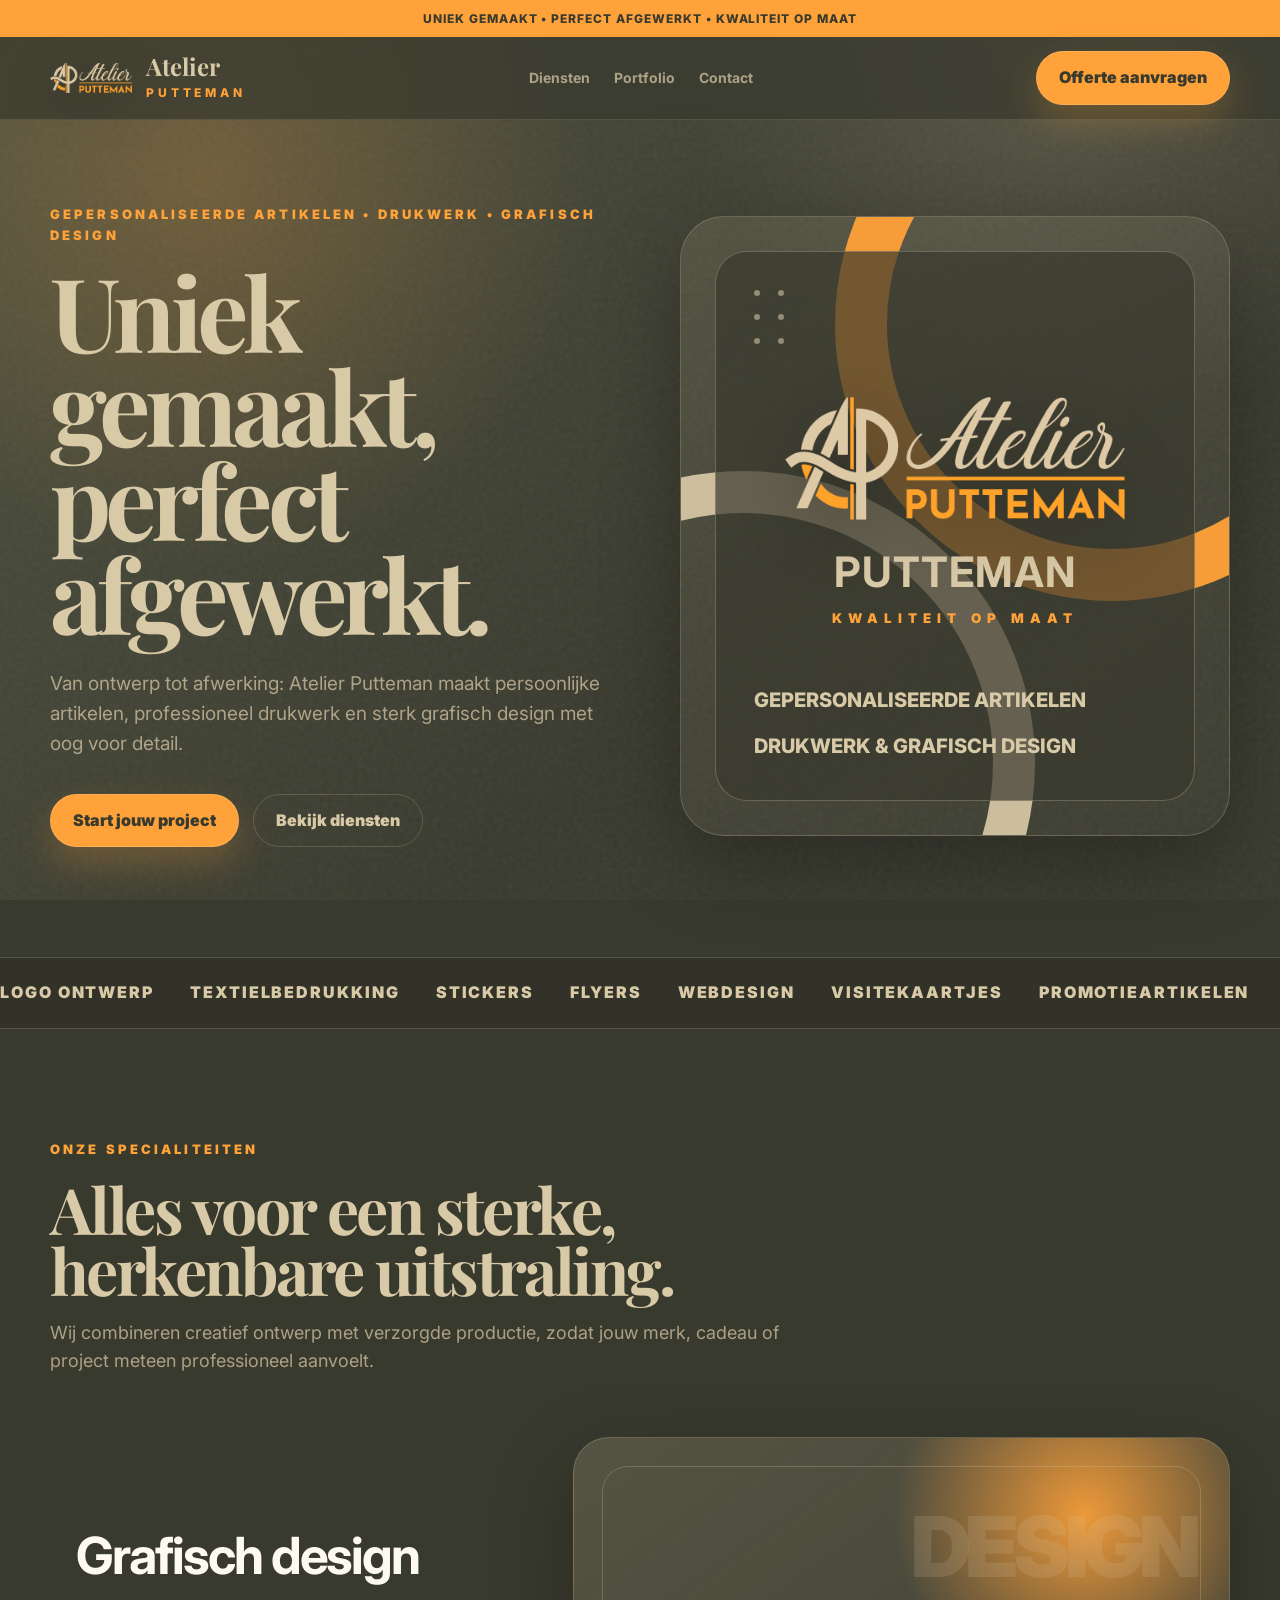
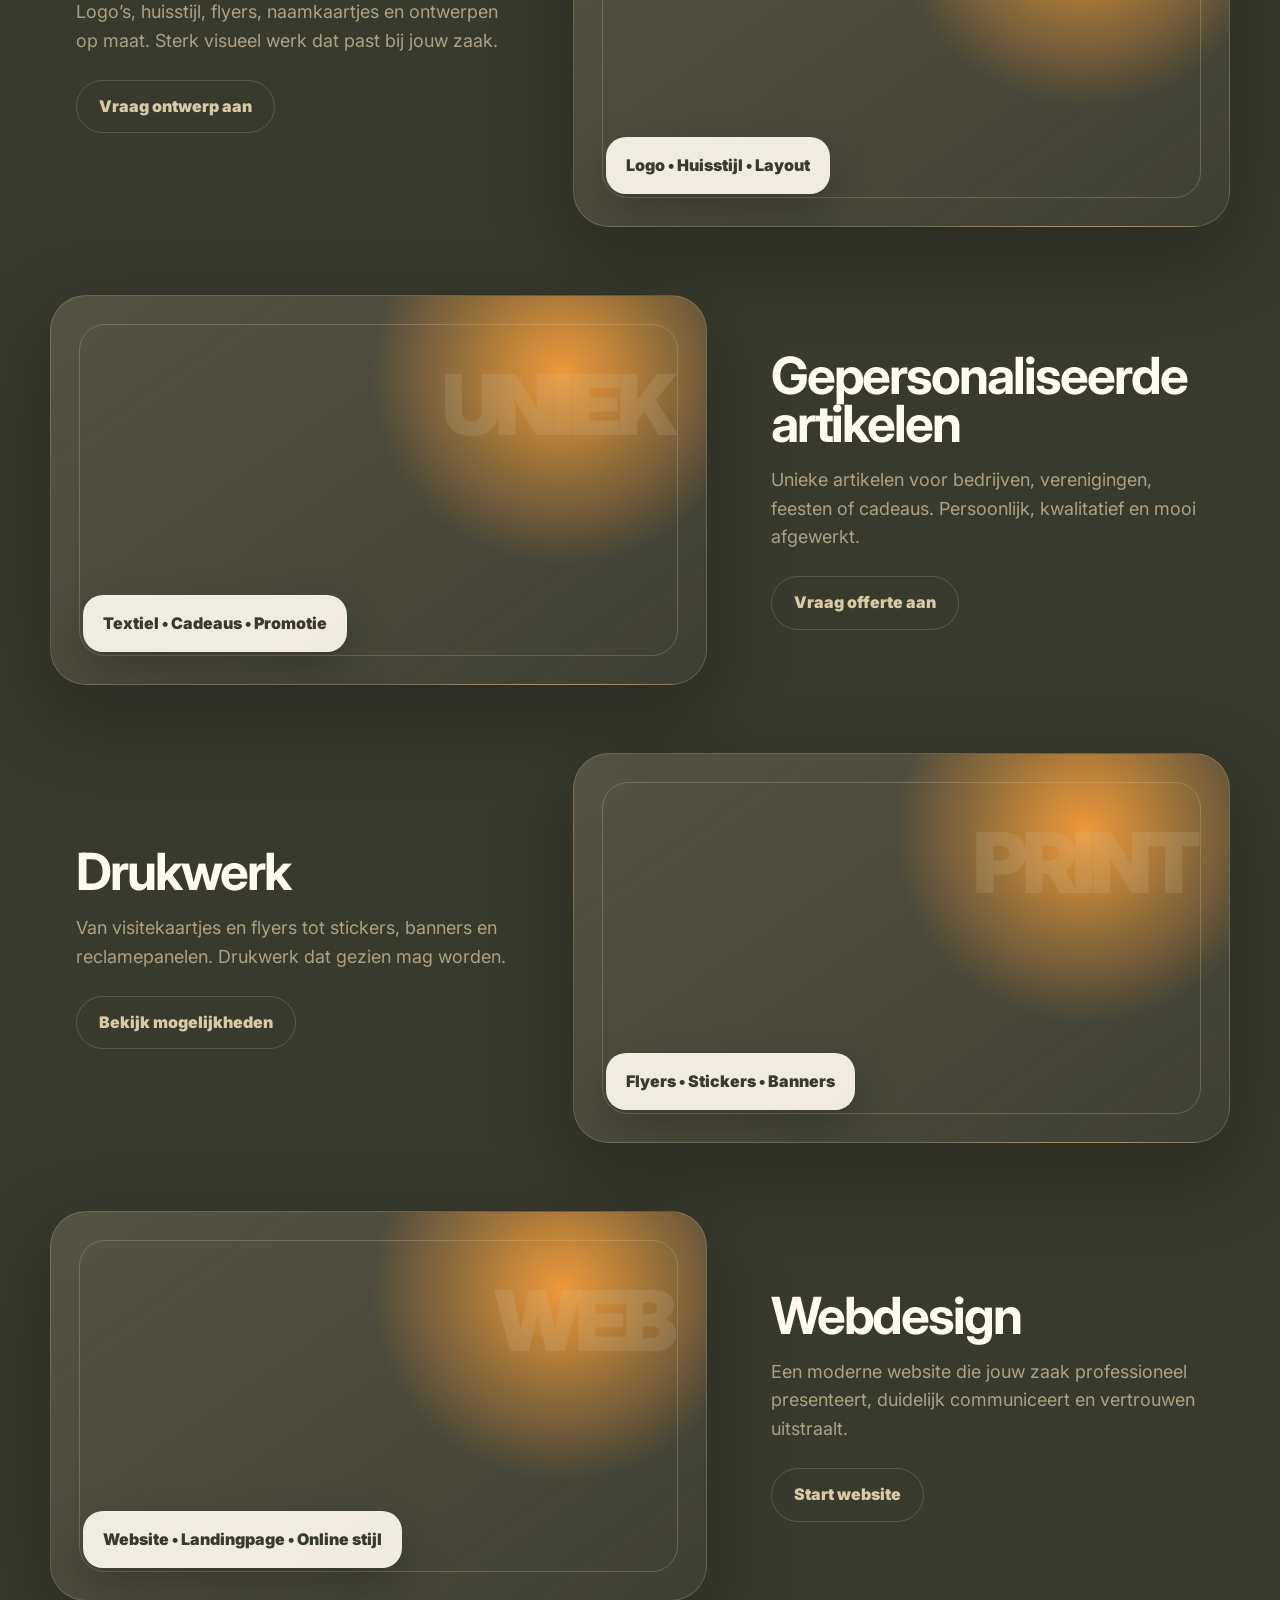
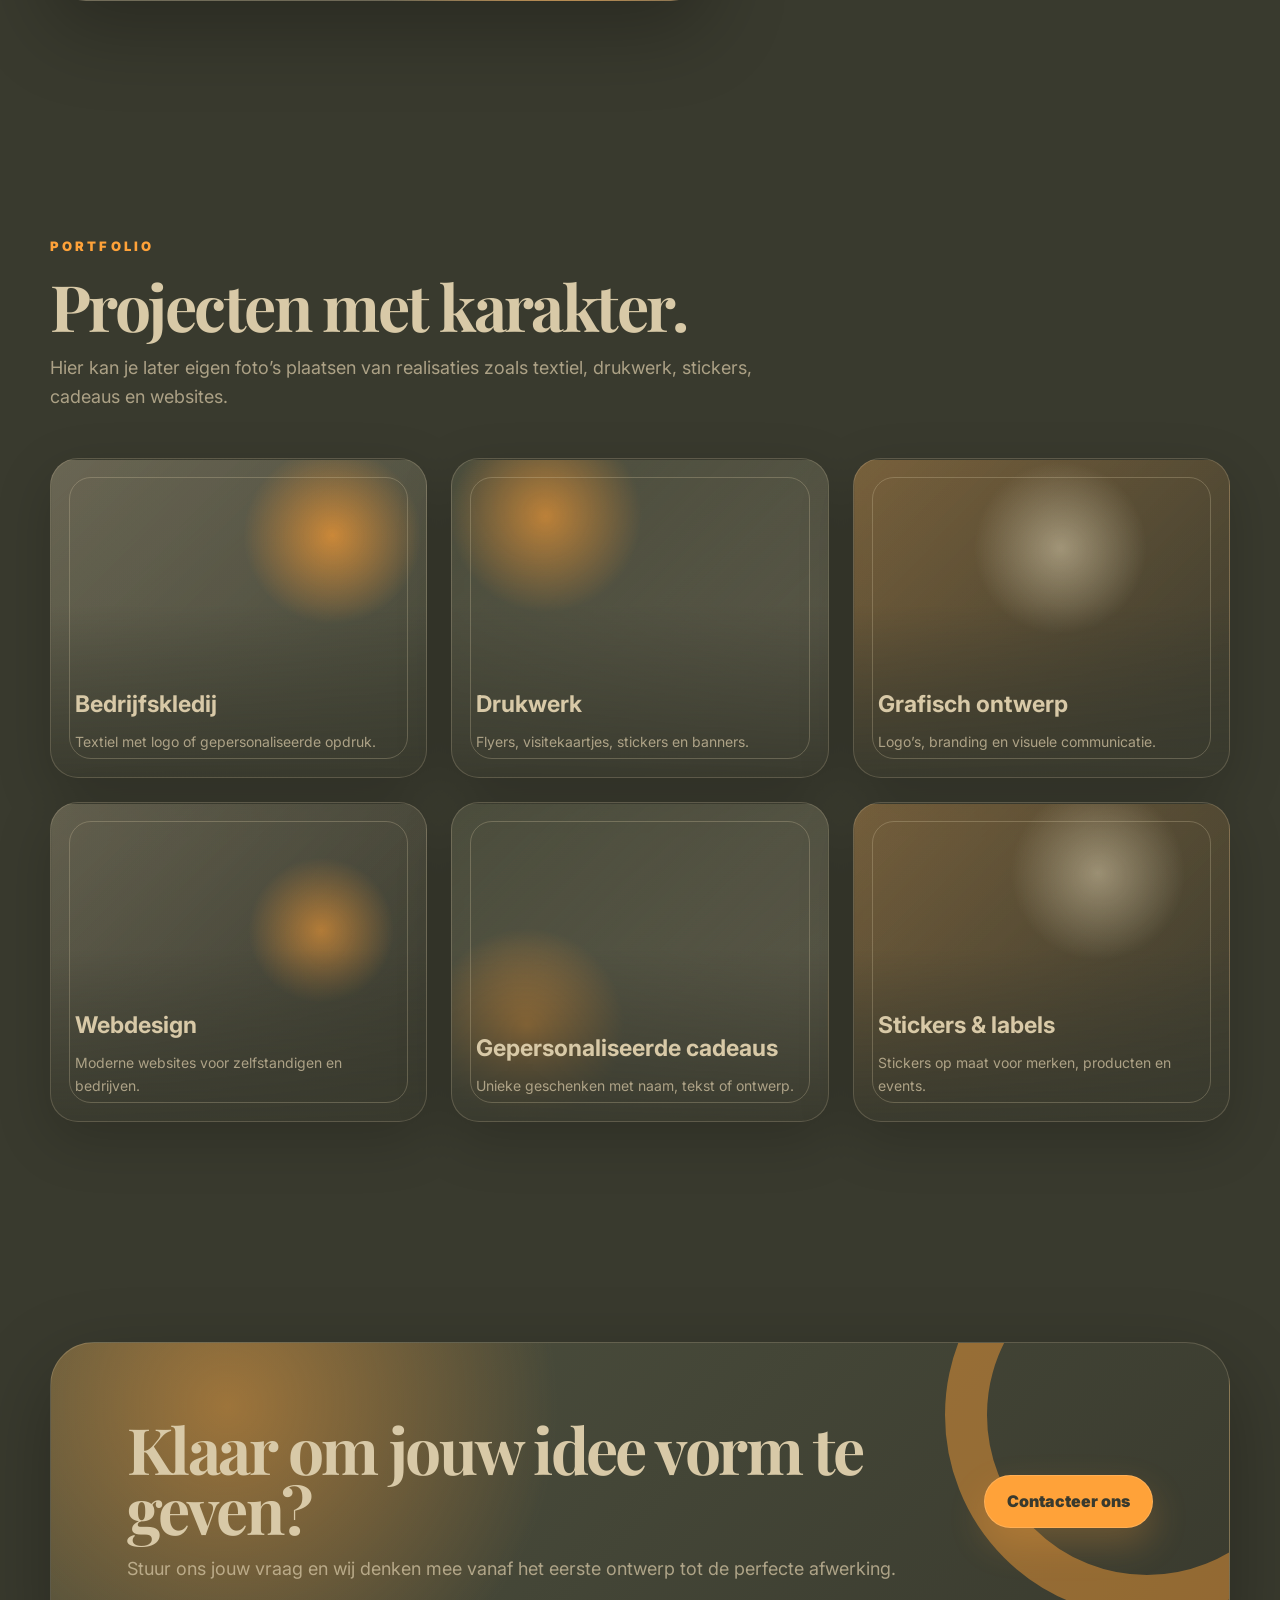
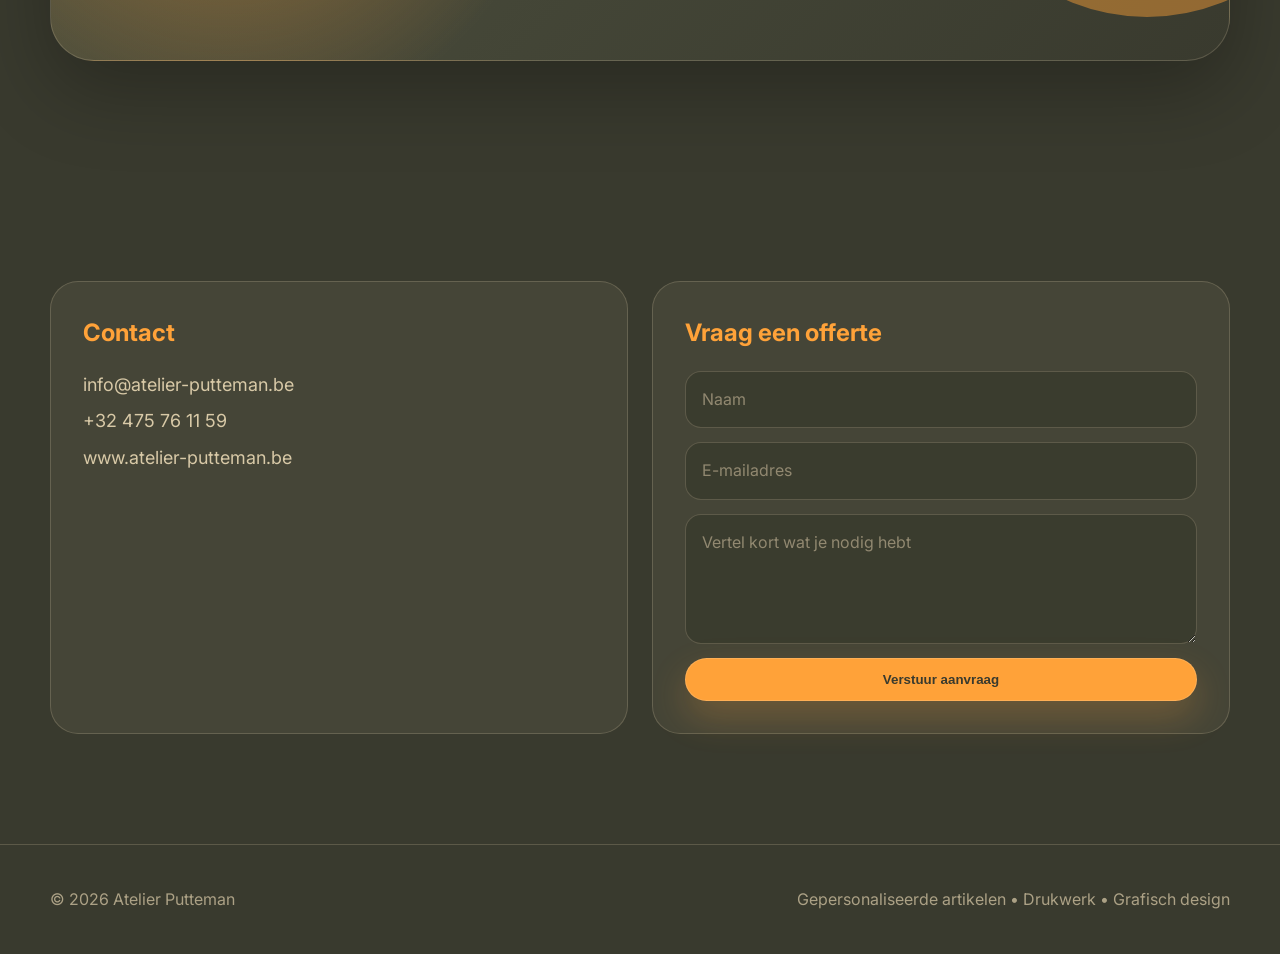
==== index.html @ dd31c577 "update" ====
<!DOCTYPE html>
<html lang="nl">
<head>
  <meta charset="UTF-8" />
  <meta name="viewport" content="width=device-width, initial-scale=1.0" />
  <title>Atelier Putteman | Gepersonaliseerde artikelen, drukwerk & grafisch design</title>
  <meta name="description" content="Atelier Putteman maakt gepersonaliseerde artikelen, drukwerk, grafisch design en websites op maat. Uniek gemaakt, perfect afgewerkt." />

  <link rel="preconnect" href="https://fonts.googleapis.com">
  <link rel="preconnect" href="https://fonts.gstatic.com" crossorigin>
  <link href="https://fonts.googleapis.com/css2?family=Inter:wght@400;500;600;700;800&family=Playfair+Display:wght@600;700&display=swap" rel="stylesheet">

  <style>
    :root {
      --green: #4e513f;
      --orange: #ffa239;
      --dark: #393a2e;
      --beige: #d8c9a7;
      --white: #fffaf0;
      --muted: rgba(216, 201, 167, .72);
      --glass: rgba(216, 201, 167, .10);
      --line: rgba(216, 201, 167, .22);
      --shadow: 0 28px 80px rgba(0, 0, 0, .28);
      --radius: 28px;
    }

    * { box-sizing: border-box; margin: 0; padding: 0; }
    html { scroll-behavior: smooth; }
    body {
      font-family: Inter, system-ui, sans-serif;
      background: var(--dark);
      color: var(--white);
      overflow-x: hidden;
      line-height: 1.6;
    }

    body::before {
      content: "";
      position: fixed;
      inset: 0;
      pointer-events: none;
      background:
        radial-gradient(circle at 16% 20%, rgba(255, 162, 57, .22), transparent 30%),
        radial-gradient(circle at 84% 6%, rgba(216, 201, 167, .18), transparent 28%),
        linear-gradient(135deg, var(--green), var(--dark) 62%);
      z-index: -3;
    }

    .grain {
      position: fixed;
      inset: 0;
      pointer-events: none;
      opacity: .12;
      z-index: -2;
      background-image: url("data:image/svg+xml,%3Csvg viewBox='0 0 200 200' xmlns='http://www.w3.org/2000/svg'%3E%3Cfilter id='n'%3E%3CfeTurbulence type='fractalNoise' baseFrequency='.9' numOctaves='3' stitchTiles='stitch'/%3E%3C/filter%3E%3Crect width='100%25' height='100%25' filter='url(%23n)' opacity='.55'/%3E%3C/svg%3E");
    }

    a { color: inherit; text-decoration: none; }
    img { max-width: 100%; display: block; }

    .container { width: min(1180px, calc(100% - 40px)); margin: 0 auto; }

    .topbar {
      background: var(--orange);
      color: var(--dark);
      text-align: center;
      font-weight: 800;
      letter-spacing: .08em;
      text-transform: uppercase;
      font-size: 12px;
      padding: 9px 16px;
    }

    header {
      position: sticky;
      top: 0;
      z-index: 99;
      backdrop-filter: blur(18px);
      background: rgba(57, 58, 46, .76);
      border-bottom: 1px solid rgba(216, 201, 167, .16);
    }

    nav {
      height: 82px;
      display: flex;
      align-items: center;
      justify-content: space-between;
      gap: 24px;
    }

    .brand { display: flex; align-items: center; gap: 14px; }
    .brand-logo {
      width: 82px;
      height: 58px;
      object-fit: contain;
      filter: drop-shadow(0 12px 24px rgba(0,0,0,.28));
    }
    .brand-mark {
      width: 54px; height: 54px; border: 2px solid var(--beige); border-radius: 50%;
      display: grid; place-items: center; color: var(--orange); font-weight: 900; font-size: 22px;
      box-shadow: inset 0 -10px 0 rgba(255, 162, 57, .18);
    }
    .brand strong { display: block; color: var(--beige); font-size: 24px; line-height: 1; font-family: "Playfair Display", serif; }
    .brand span { display: block; color: var(--orange); font-size: 12px; letter-spacing: .32em; font-weight: 800; margin-top: 5px; }

    .menu { display: flex; align-items: center; gap: 24px; color: var(--muted); font-size: 14px; font-weight: 700; }
    .menu a { transition: .25s ease; }
    .menu a:hover { color: var(--orange); }

    .nav-cta, .btn {
      display: inline-flex; align-items: center; justify-content: center; gap: 10px;
      border-radius: 999px;
      padding: 13px 22px;
      background: var(--orange);
      color: var(--dark);
      font-weight: 900;
      border: 1px solid rgba(255,255,255,.14);
      box-shadow: 0 16px 36px rgba(255, 162, 57, .24);
      transition: transform .25s ease, box-shadow .25s ease;
    }
    .nav-cta:hover, .btn:hover { transform: translateY(-3px); box-shadow: 0 22px 54px rgba(255, 162, 57, .30); }
    .btn.secondary { background: transparent; color: var(--beige); border: 1px solid var(--line); box-shadow: none; }

    .hero { min-height: calc(100vh - 112px); display: grid; place-items: center; padding: 84px 0 110px; position: relative; }
    .hero-grid { display: grid; grid-template-columns: 1.02fr .98fr; gap: 58px; align-items: center; }

    .eyebrow { color: var(--orange); font-weight: 900; letter-spacing: .24em; text-transform: uppercase; font-size: 13px; margin-bottom: 18px; }
    h1 {
      font-family: "Playfair Display", serif;
      font-size: clamp(54px, 8vw, 112px);
      line-height: .92;
      letter-spacing: -.055em;
      color: var(--beige);
      max-width: 760px;
    }
    .hero p { color: var(--muted); font-size: 19px; max-width: 620px; margin: 28px 0 34px; }
    .hero-actions { display: flex; flex-wrap: wrap; gap: 14px; }

    .hero-card {
      position: relative;
      min-height: 620px;
      border: 1px solid var(--line);
      border-radius: 44px;
      background: linear-gradient(145deg, rgba(216,201,167,.12), rgba(255,255,255,.02));
      box-shadow: var(--shadow);
      overflow: hidden;
      padding: 34px;
      isolation: isolate;
    }
    .hero-card::before {
      content: "";
      position: absolute;
      width: 450px; height: 450px;
      border: 52px solid var(--orange);
      border-radius: 50%;
      right: -160px; top: -170px;
      opacity: .95;
      z-index: -1;
    }
    .hero-card::after {
      content: "";
      position: absolute;
      width: 500px; height: 500px;
      border: 42px solid var(--beige);
      border-radius: 50%;
      left: -230px; bottom: -220px;
      opacity: .92;
      z-index: -1;
    }
    .mockup {
      height: 100%;
      min-height: 550px;
      border: 1px solid rgba(216,201,167,.30);
      background: rgba(57,58,46,.70);
      border-radius: 32px;
      padding: 38px;
      display: flex;
      flex-direction: column;
      justify-content: space-between;
      position: relative;
      overflow: hidden;
    }
    .dots { display: grid; grid-template-columns: repeat(2, 6px); gap: 18px; opacity: .55; }
    .dots span { width: 6px; height: 6px; border-radius: 50%; background: var(--beige); }
    .mockup-title { align-self: center; text-align: center; }
    .mockup-title b { display:block; color: var(--beige); font-size: 42px; letter-spacing: .02em; }
    .mockup-title small { color: var(--orange); letter-spacing: .45em; font-weight: 900; }
    .mockup-bottom { display: grid; gap: 14px; color: var(--beige); font-weight: 800; text-transform: uppercase; font-size: 20px; }

    .section { padding: 110px 0; position: relative; }
    .section-title { max-width: 760px; margin-bottom: 46px; }
    .section-title h2 { font-family: "Playfair Display", serif; font-size: clamp(42px, 5vw, 72px); line-height: .96; color: var(--beige); letter-spacing: -.04em; }
    .section-title p { color: var(--muted); margin-top: 18px; font-size: 18px; }

    .services { display: grid; gap: 38px; }
    .service {
      display: grid;
      grid-template-columns: .85fr 1.15fr;
      gap: 38px;
      align-items: center;
      min-height: 420px;
    }
    .service:nth-child(even) { grid-template-columns: 1.15fr .85fr; }
    .service:nth-child(even) .service-copy { order: 2; }
    .service-copy { padding: 26px; }
    .service-copy h3 { font-size: clamp(34px, 4vw, 58px); line-height: .95; color: var(--white); letter-spacing: -.04em; margin-bottom: 18px; }
    .service-copy p { color: var(--muted); font-size: 18px; max-width: 520px; margin-bottom: 24px; }
    .service-visual {
      min-height: 390px;
      border-radius: 36px;
      overflow: hidden;
      border: 1px solid var(--line);
      background:
        radial-gradient(circle at 78% 20%, rgba(255,162,57,.9), transparent 32%),
        linear-gradient(145deg, rgba(216,201,167,.18), rgba(255,255,255,.03));
      box-shadow: var(--shadow);
      position: relative;
    }
    .service-visual::before {
      content: "";
      position: absolute;
      inset: 28px;
      border: 1px solid rgba(216,201,167,.26);
      border-radius: 26px;
    }
    .service-visual .label {
      position: absolute;
      left: 32px;
      bottom: 32px;
      background: rgba(255,250,240,.92);
      color: var(--dark);
      border-radius: 20px;
      padding: 16px 20px;
      font-weight: 900;
      box-shadow: 0 18px 44px rgba(0,0,0,.22);
    }
    .service-visual .big-word {
      position: absolute;
      right: 34px;
      top: 42px;
      color: rgba(216,201,167,.16);
      font-size: 84px;
      font-weight: 900;
      letter-spacing: -.07em;
    }

    .marquee { overflow: hidden; border-block: 1px solid var(--line); padding: 22px 0; color: var(--beige); background: rgba(0,0,0,.12); }
    .marquee-track { display: flex; gap: 36px; width: max-content; animation: marquee 26s linear infinite; font-weight: 900; letter-spacing: .12em; text-transform: uppercase; }
    @keyframes marquee { to { transform: translateX(-50%); } }

    .portfolio-grid { display: grid; grid-template-columns: repeat(3, 1fr); gap: 24px; }
    .portfolio-card {
      min-height: 320px;
      border-radius: 28px;
      background:
        linear-gradient(to top, rgba(57,58,46,.96), rgba(57,58,46,.18) 54%),
        var(--project-image),
        linear-gradient(145deg, rgba(216,201,167,.16), rgba(255,255,255,.04));
      background-size: cover;
      background-position: center;
      border: 1px solid var(--line);
      padding: 24px;
      display: flex;
      flex-direction: column;
      justify-content: flex-end;
      box-shadow: 0 18px 55px rgba(0,0,0,.18);
      transition: .28s ease;
      overflow: hidden;
      position: relative;
    }
    .portfolio-card::before {
      content: "";
      position: absolute;
      inset: 18px;
      border: 1px solid rgba(216,201,167,.28);
      border-radius: 22px;
      pointer-events: none;
    }
    .portfolio-card > * { position: relative; z-index: 1; }
    .project-textiel { --project-image: radial-gradient(circle at 75% 24%, rgba(255,162,57,.88), transparent 24%), linear-gradient(135deg, rgba(216,201,167,.26), rgba(78,81,63,.64)); }
    .project-drukwerk { --project-image: radial-gradient(circle at 25% 18%, rgba(255,162,57,.78), transparent 25%), linear-gradient(135deg, rgba(78,81,63,.75), rgba(216,201,167,.18)); }
    .project-design { --project-image: radial-gradient(circle at 55% 28%, rgba(216,201,167,.72), transparent 28%), linear-gradient(135deg, rgba(255,162,57,.30), rgba(57,58,46,.82)); }
    .project-web { --project-image: radial-gradient(circle at 72% 40%, rgba(255,162,57,.72), transparent 22%), linear-gradient(135deg, rgba(216,201,167,.20), rgba(57,58,46,.85)); }
    .project-cadeau { --project-image: radial-gradient(circle at 20% 70%, rgba(255,162,57,.70), transparent 26%), linear-gradient(135deg, rgba(78,81,63,.72), rgba(216,201,167,.18)); }
    .project-stickers { --project-image: radial-gradient(circle at 65% 22%, rgba(216,201,167,.68), transparent 25%), linear-gradient(135deg, rgba(255,162,57,.28), rgba(57,58,46,.88)); }
    .portfolio-card:hover { transform: translateY(-8px); }
    .portfolio-card h3 { color: var(--beige); font-size: 23px; }
    .portfolio-card p { color: var(--muted); font-size: 14px; margin-top: 8px; }

    .cta-panel {
      border-radius: 44px;
      padding: clamp(38px, 6vw, 76px);
      background:
        radial-gradient(circle at 15% 20%, rgba(255,162,57,.46), transparent 32%),
        linear-gradient(135deg, var(--green), var(--dark));
      border: 1px solid var(--line);
      box-shadow: var(--shadow);
      display: grid;
      grid-template-columns: 1fr auto;
      align-items: center;
      gap: 26px;
      overflow: hidden;
      position: relative;
    }
    .cta-panel::after {
      content: "";
      position: absolute;
      width: 320px; height: 320px;
      border: 42px solid var(--orange);
      border-radius: 50%;
      right: -120px; top: -130px;
      opacity: .45;
    }
    .cta-panel h2 { position: relative; z-index: 1; color: var(--beige); font-family: "Playfair Display", serif; font-size: clamp(42px, 5vw, 76px); line-height: .94; letter-spacing: -.04em; }
    .cta-panel p { position: relative; z-index: 1; color: var(--muted); margin-top: 16px; font-size: 18px; }
    .cta-panel .btn { position: relative; z-index: 1; }

    .contact-grid { display: grid; grid-template-columns: 1fr 1fr; gap: 24px; }
    .contact-card {
      border: 1px solid var(--line);
      background: rgba(216,201,167,.08);
      border-radius: 28px;
      padding: 32px;
    }
    .contact-card h3 { color: var(--orange); margin-bottom: 18px; font-size: 24px; }
    .contact-card p, .contact-card a { color: var(--beige); font-size: 18px; display: block; margin: 8px 0; }

    form { display: grid; gap: 14px; }
    input, textarea {
      width: 100%;
      border: 1px solid var(--line);
      background: rgba(57,58,46,.78);
      color: var(--white);
      border-radius: 16px;
      padding: 15px 16px;
      font: inherit;
      outline: none;
    }
    textarea { min-height: 130px; resize: vertical; }
    input::placeholder, textarea::placeholder { color: rgba(216,201,167,.55); }

    footer { padding: 42px 0; border-top: 1px solid var(--line); color: var(--muted); }
    .footer-inner { display: flex; justify-content: space-between; align-items: center; gap: 18px; flex-wrap: wrap; }

    .reveal { opacity: 0; transform: translateY(34px); transition: opacity .8s ease, transform .8s ease; }
    .reveal.visible { opacity: 1; transform: translateY(0); }

    @media (max-width: 920px) {
      .menu { display: none; }
      .hero-grid, .service, .service:nth-child(even), .contact-grid, .cta-panel { grid-template-columns: 1fr; }
      .service:nth-child(even) .service-copy { order: 0; }
      .portfolio-grid { grid-template-columns: 1fr; }
      .hero-card { min-height: 460px; }
      .mockup { min-height: 390px; }
      .mockup-title b { font-size: 32px; }
      .nav-cta { display: none; }
    }
  </style>
</head>
<body>
  <div class="grain"></div>
  <div class="topbar">Uniek gemaakt • Perfect afgewerkt • Kwaliteit op maat</div>

  <header>
    <nav class="container">
      <a href="#home" class="brand" aria-label="Atelier Putteman home">
        <!-- Vervang logo-atelier-putteman.png door jouw echte logo-bestand -->
        <img class="brand-logo" src="logo-atelier-putteman.png" alt="Atelier Putteman logo" onerror="this.style.display='none'; this.nextElementSibling.style.display='grid';">
        <div class="brand-mark" style="display:none;">AP</div>
        <div>
          <strong>Atelier</strong>
          <span>PUTTEMAN</span>
        </div>
      </a>
      <div class="menu">
        <a href="#diensten">Diensten</a>
        <a href="#portfolio">Portfolio</a>
        <a href="#contact">Contact</a>
      </div>
      <a class="nav-cta" href="mailto:info@atelier-putteman.be">Offerte aanvragen</a>
    </nav>
  </header>

  <main id="home">
    <section class="hero">
      <div class="container hero-grid">
        <div class="reveal">
          <div class="eyebrow">Gepersonaliseerde artikelen • Drukwerk • Grafisch design</div>
          <h1>Uniek gemaakt, perfect afgewerkt.</h1>
          <p>Van ontwerp tot afwerking: Atelier Putteman maakt persoonlijke artikelen, professioneel drukwerk en sterk grafisch design met oog voor detail.</p>
          <div class="hero-actions">
            <a class="btn" href="mailto:info@atelier-putteman.be">Start jouw project</a>
            <a class="btn secondary" href="#diensten">Bekijk diensten</a>
          </div>
        </div>

        <div class="hero-card reveal">
          <div class="mockup">
            <div class="dots" aria-hidden="true">
              <span></span><span></span><span></span><span></span><span></span><span></span>
            </div>
            <div class="mockup-title">
              <img src="logo-atelier-putteman.png" alt="Atelier Putteman logo" style="max-width:340px;margin:0 auto 18px;filter:drop-shadow(0 18px 30px rgba(0,0,0,.24));" onerror="this.style.display='none';">
              <b>PUTTEMAN</b>
              <small>KWALITEIT OP MAAT</small>
            </div>
            <div class="mockup-bottom">
              <span>Gepersonaliseerde artikelen</span>
              <span>Drukwerk & grafisch design</span>
            </div>
          </div>
        </div>
      </div>
    </section>

    <div class="marquee" aria-hidden="true">
      <div class="marquee-track">
        <span>Logo ontwerp</span><span>Textielbedrukking</span><span>Stickers</span><span>Flyers</span><span>Webdesign</span><span>Visitekaartjes</span><span>Promotieartikelen</span>
        <span>Logo ontwerp</span><span>Textielbedrukking</span><span>Stickers</span><span>Flyers</span><span>Webdesign</span><span>Visitekaartjes</span><span>Promotieartikelen</span>
      </div>
    </div>

    <section class="section" id="diensten">
      <div class="container">
        <div class="section-title reveal">
          <div class="eyebrow">Onze specialiteiten</div>
          <h2>Alles voor een sterke, herkenbare uitstraling.</h2>
          <p>Wij combineren creatief ontwerp met verzorgde productie, zodat jouw merk, cadeau of project meteen professioneel aanvoelt.</p>
        </div>

        <div class="services">
          <article class="service reveal">
            <div class="service-copy">
              <h3>Grafisch design</h3>
              <p>Logo’s, huisstijl, flyers, naamkaartjes en ontwerpen op maat. Sterk visueel werk dat past bij jouw zaak.</p>
              <a class="btn secondary" href="mailto:info@atelier-putteman.be?subject=Offerte grafisch design">Vraag ontwerp aan</a>
            </div>
            <div class="service-visual">
              <div class="big-word">DESIGN</div>
              <div class="label">Logo • Huisstijl • Layout</div>
            </div>
          </article>

          <article class="service reveal">
            <div class="service-copy">
              <h3>Gepersonaliseerde artikelen</h3>
              <p>Unieke artikelen voor bedrijven, verenigingen, feesten of cadeaus. Persoonlijk, kwalitatief en mooi afgewerkt.</p>
              <a class="btn secondary" href="mailto:info@atelier-putteman.be?subject=Offerte gepersonaliseerde artikelen">Vraag offerte aan</a>
            </div>
            <div class="service-visual">
              <div class="big-word">UNIEK</div>
              <div class="label">Textiel • Cadeaus • Promotie</div>
            </div>
          </article>

          <article class="service reveal">
            <div class="service-copy">
              <h3>Drukwerk</h3>
              <p>Van visitekaartjes en flyers tot stickers, banners en reclamepanelen. Drukwerk dat gezien mag worden.</p>
              <a class="btn secondary" href="mailto:info@atelier-putteman.be?subject=Offerte drukwerk">Bekijk mogelijkheden</a>
            </div>
            <div class="service-visual">
              <div class="big-word">PRINT</div>
              <div class="label">Flyers • Stickers • Banners</div>
            </div>
          </article>

          <article class="service reveal">
            <div class="service-copy">
              <h3>Webdesign</h3>
              <p>Een moderne website die jouw zaak professioneel presenteert, duidelijk communiceert en vertrouwen uitstraalt.</p>
              <a class="btn secondary" href="mailto:info@atelier-putteman.be?subject=Offerte webdesign">Start website</a>
            </div>
            <div class="service-visual">
              <div class="big-word">WEB</div>
              <div class="label">Website • Landingpage • Online stijl</div>
            </div>
          </article>
        </div>
      </div>
    </section>

    <section class="section" id="portfolio">
      <div class="container">
        <div class="section-title reveal">
          <div class="eyebrow">Portfolio</div>
          <h2>Projecten met karakter.</h2>
          <p>Hier kan je later eigen foto’s plaatsen van realisaties zoals textiel, drukwerk, stickers, cadeaus en websites.</p>
        </div>

        <div class="portfolio-grid">
          <!-- Vervang later de CSS background van deze kaarten door echte foto's van jouw realisaties -->
          <div class="portfolio-card project-textiel reveal"><h3>Bedrijfskledij</h3><p>Textiel met logo of gepersonaliseerde opdruk.</p></div>
          <div class="portfolio-card project-drukwerk reveal"><h3>Drukwerk</h3><p>Flyers, visitekaartjes, stickers en banners.</p></div>
          <div class="portfolio-card project-design reveal"><h3>Grafisch ontwerp</h3><p>Logo’s, branding en visuele communicatie.</p></div>
          <div class="portfolio-card project-web reveal"><h3>Webdesign</h3><p>Moderne websites voor zelfstandigen en bedrijven.</p></div>
          <div class="portfolio-card project-cadeau reveal"><h3>Gepersonaliseerde cadeaus</h3><p>Unieke geschenken met naam, tekst of ontwerp.</p></div>
          <div class="portfolio-card project-stickers reveal"><h3>Stickers & labels</h3><p>Stickers op maat voor merken, producten en events.</p></div>
        </div>
      </div>
    </section>

    <section class="section">
      <div class="container">
        <div class="cta-panel reveal">
          <div>
            <h2>Klaar om jouw idee vorm te geven?</h2>
            <p>Stuur ons jouw vraag en wij denken mee vanaf het eerste ontwerp tot de perfecte afwerking.</p>
          </div>
          <a class="btn" href="mailto:info@atelier-putteman.be">Contacteer ons</a>
        </div>
      </div>
    </section>

    <section class="section" id="contact">
      <div class="container contact-grid">
        <div class="contact-card reveal">
          <h3>Contact</h3>
          <a href="mailto:info@atelier-putteman.be">info@atelier-putteman.be</a>
          <a href="tel:+32475761159">+32 475 76 11 59</a>
          <a href="https://www.atelier-putteman.be">www.atelier-putteman.be</a>
        </div>
        <div class="contact-card reveal">
          <h3>Vraag een offerte</h3>
          <form action="mailto:info@atelier-putteman.be" method="post" enctype="text/plain">
            <input type="text" name="naam" placeholder="Naam" required>
            <input type="email" name="email" placeholder="E-mailadres" required>
            <textarea name="bericht" placeholder="Vertel kort wat je nodig hebt"></textarea>
            <button class="btn" type="submit">Verstuur aanvraag</button>
          </form>
        </div>
      </div>
    </section>
  </main>

  <footer>
    <div class="container footer-inner">
      <span>© 2026 Atelier Putteman</span>
      <span>Gepersonaliseerde artikelen • Drukwerk • Grafisch design</span>
    </div>
  </footer>

  <script>
    const reveals = document.querySelectorAll('.reveal');
    const observer = new IntersectionObserver((entries) => {
      entries.forEach(entry => {
        if (entry.isIntersecting) entry.target.classList.add('visible');
      });
    }, { threshold: 0.16 });

    reveals.forEach(el => observer.observe(el));
  </script>
</body>
</html>
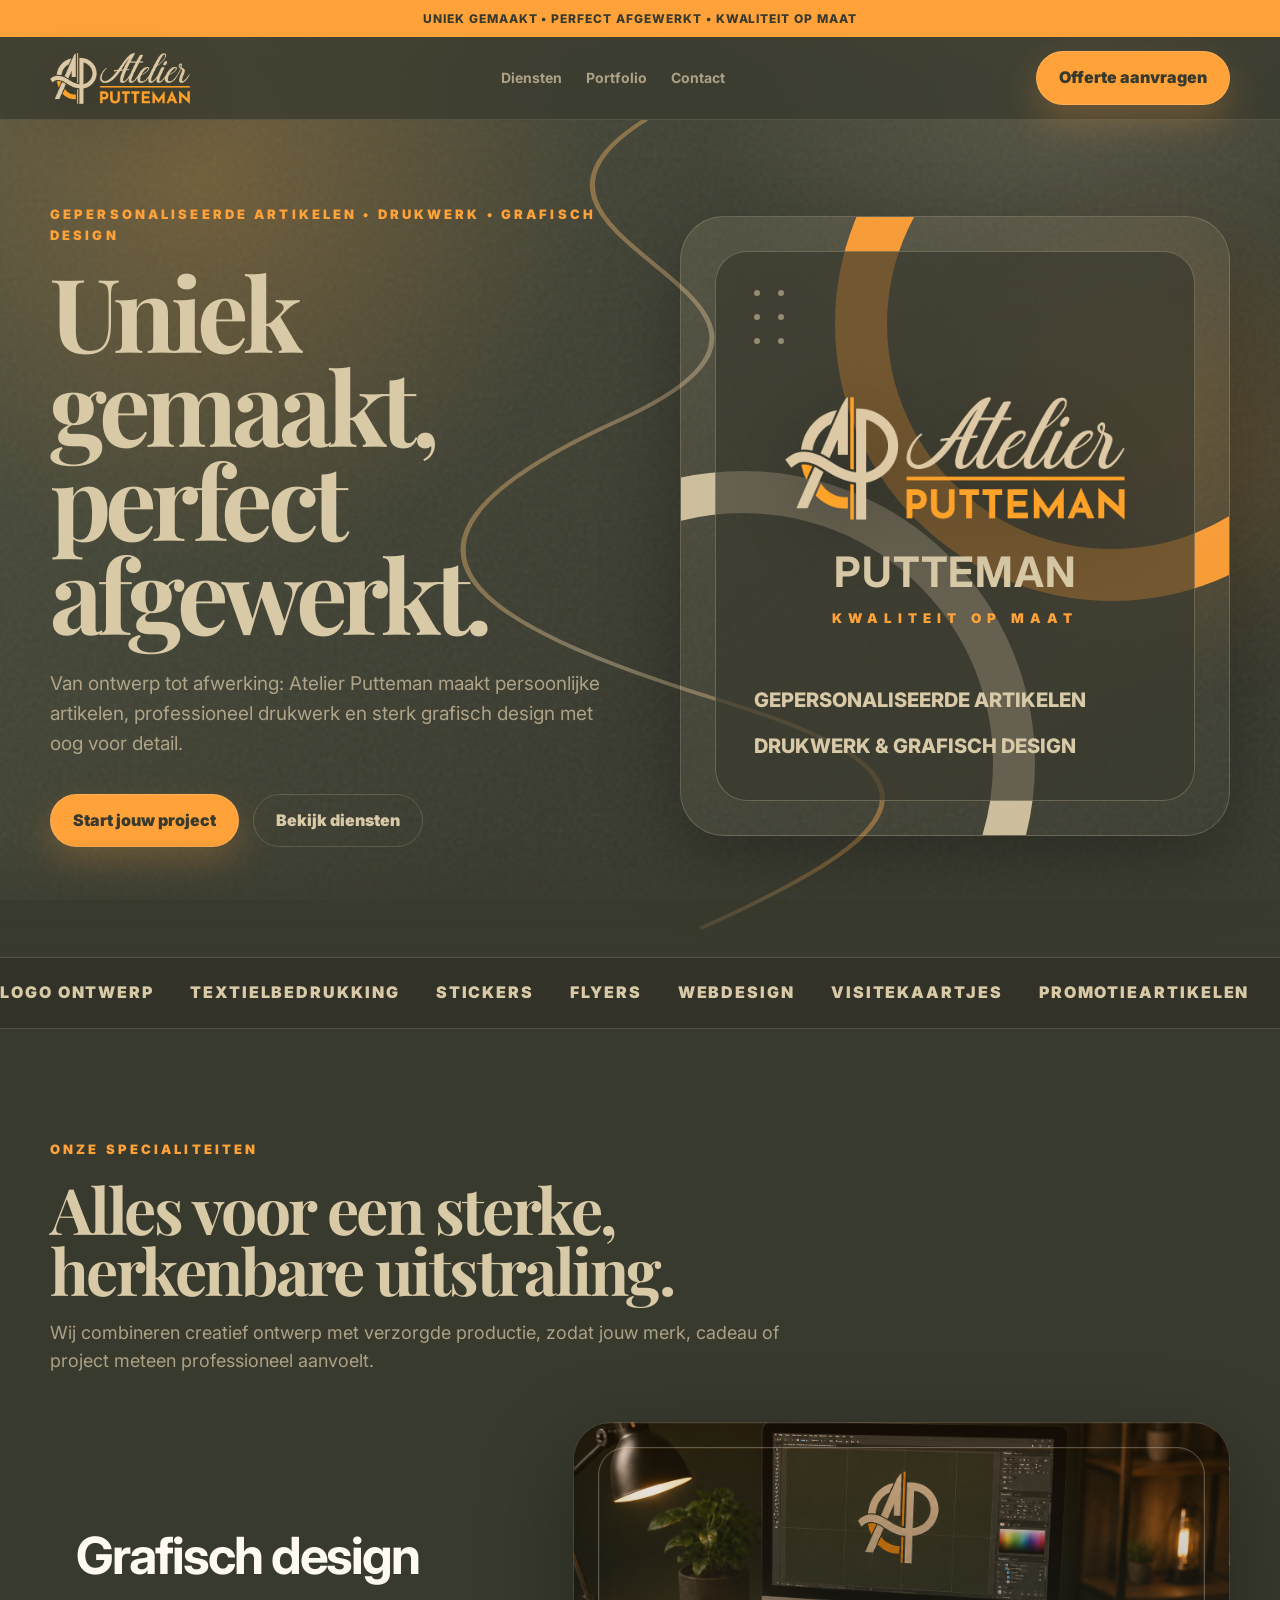
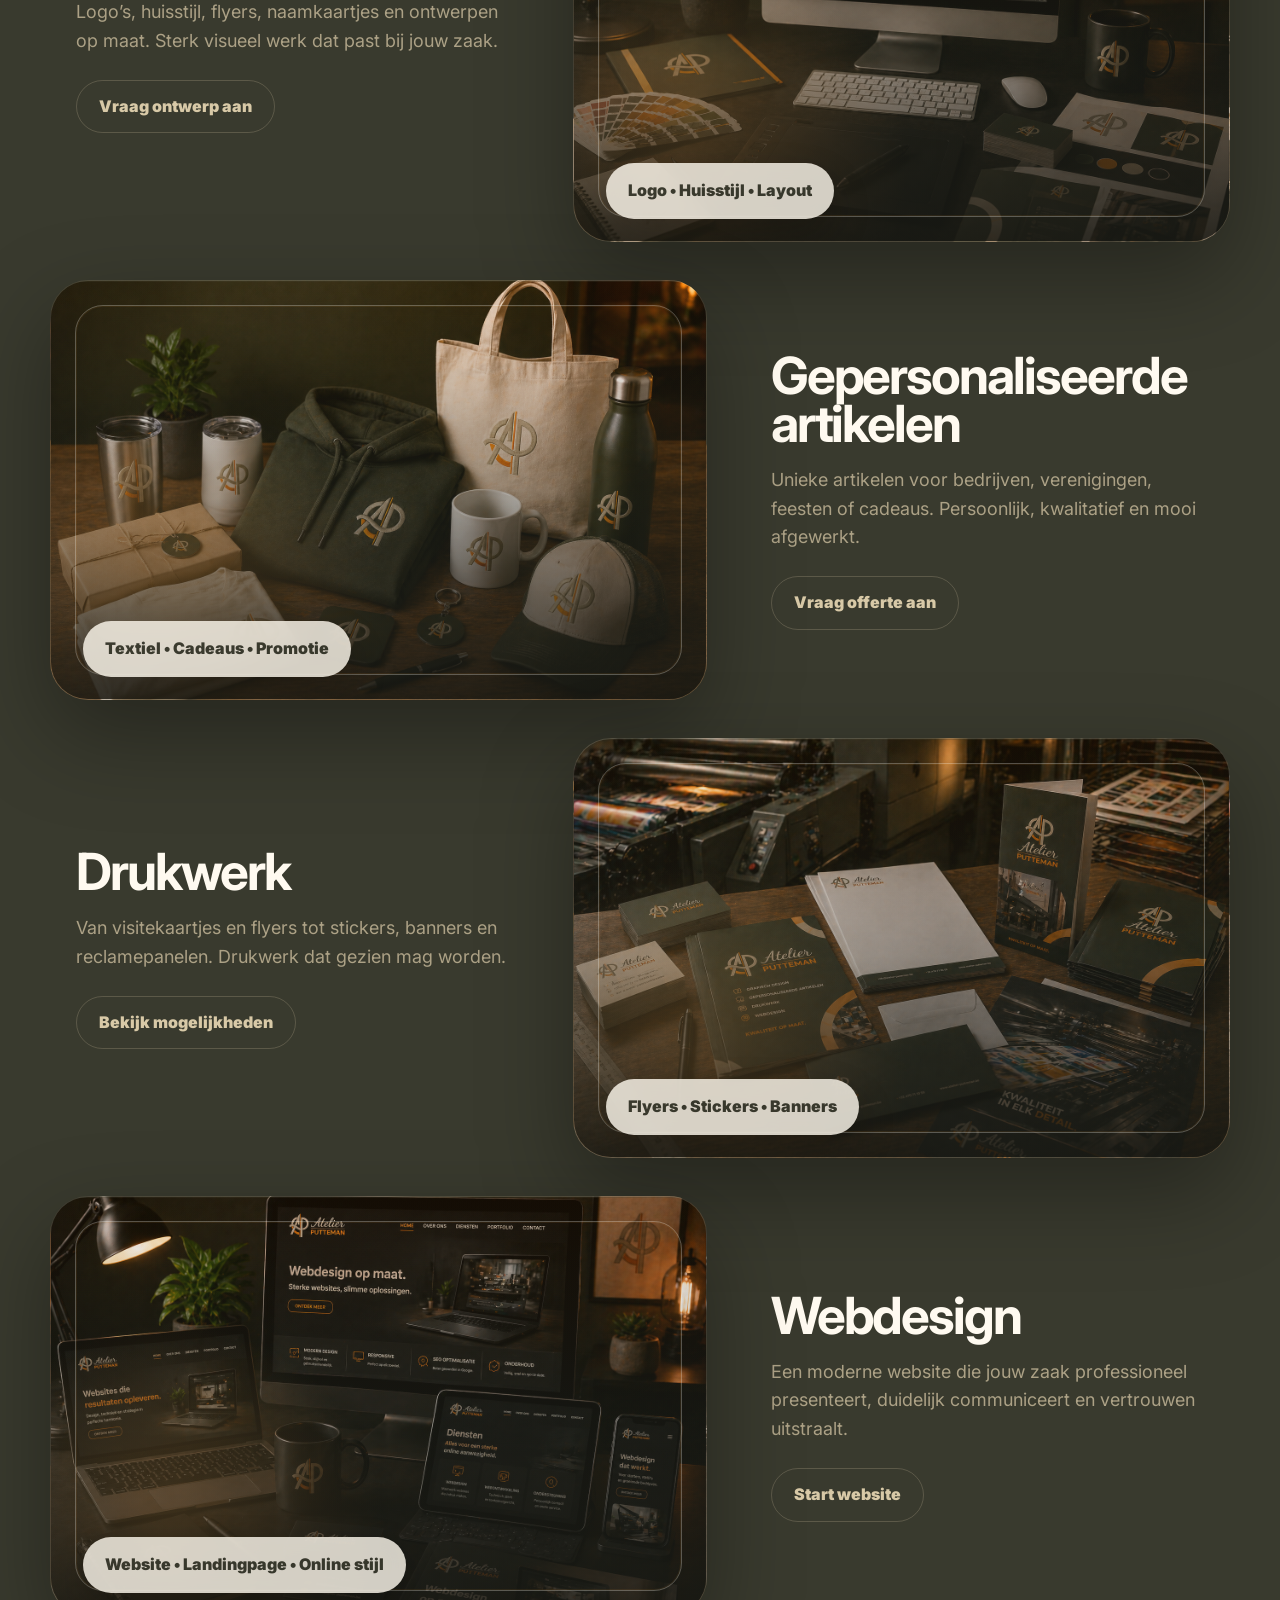
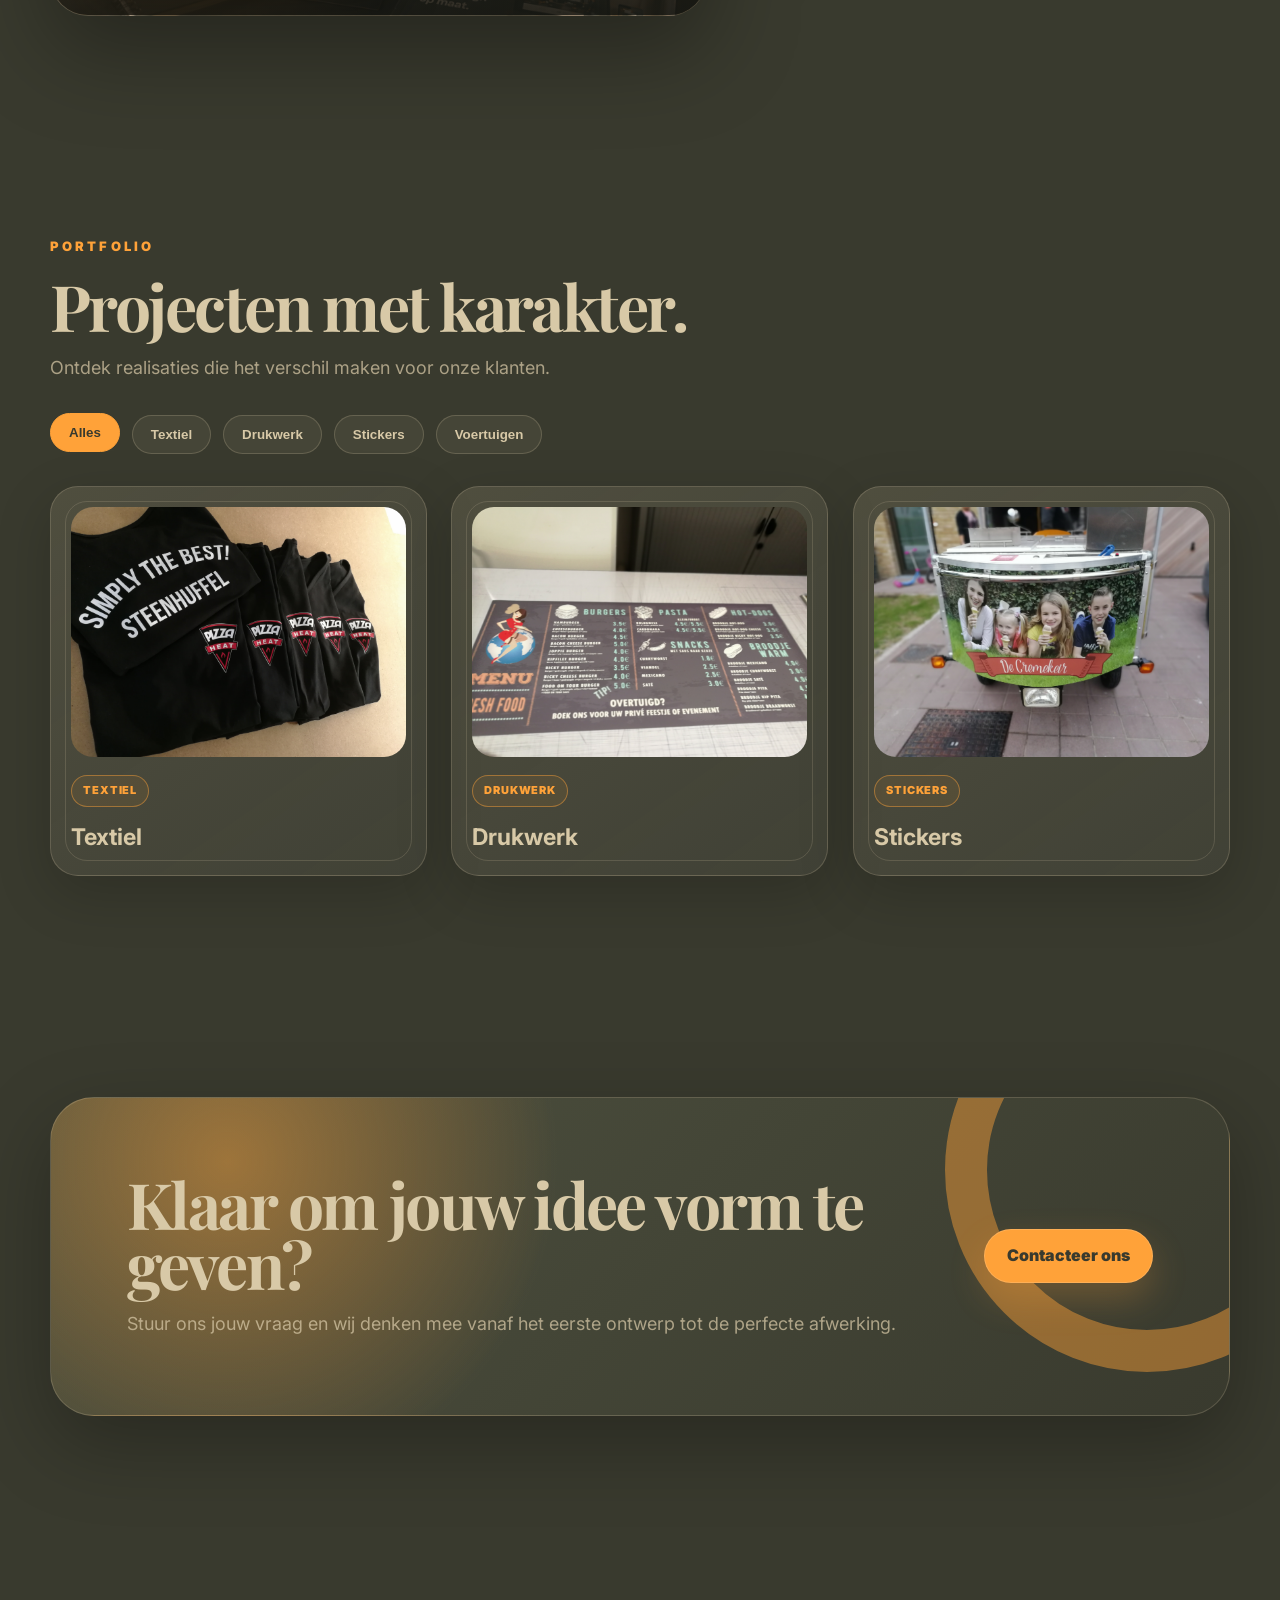
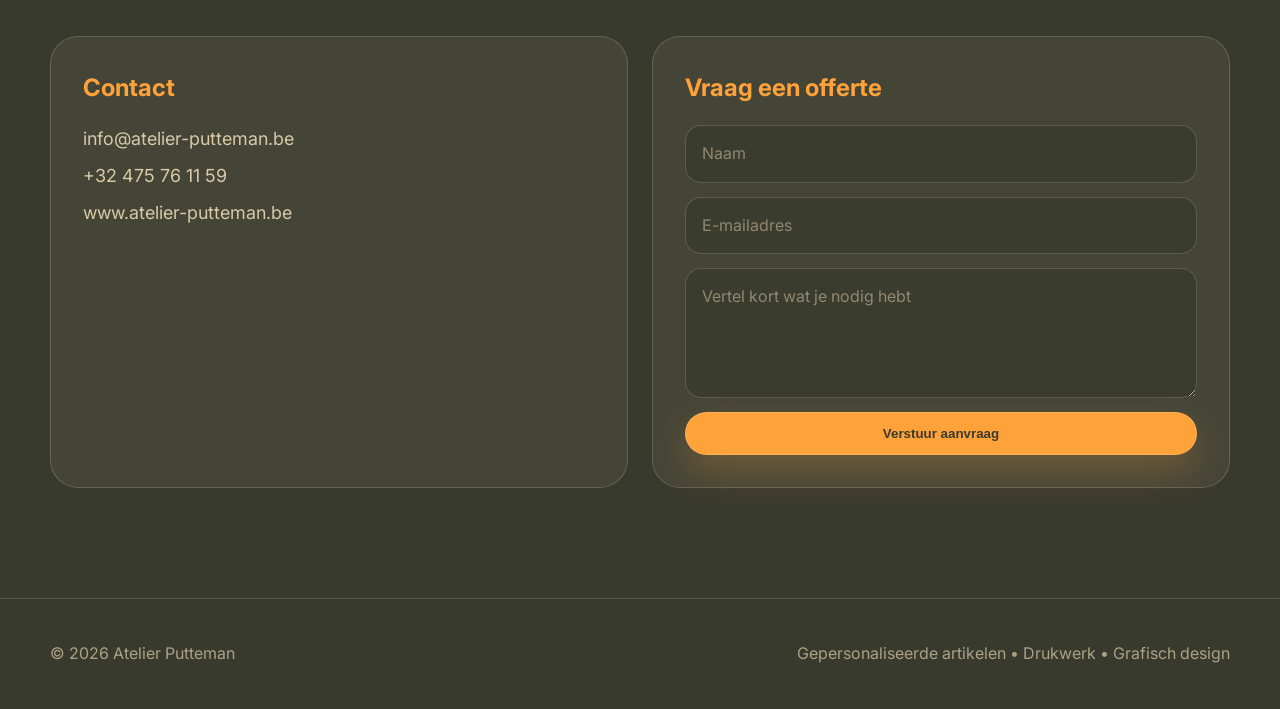
==== commit 41b21487: "update" ====
--- a/index.html
+++ b/index.html
@@ -18,10 +18,8 @@
       --beige: #d8c9a7;
       --white: #fffaf0;
       --muted: rgba(216, 201, 167, .72);
-      --glass: rgba(216, 201, 167, .10);
       --line: rgba(216, 201, 167, .22);
       --shadow: 0 28px 80px rgba(0, 0, 0, .28);
-      --radius: 28px;
     }
 
     * { box-sizing: border-box; margin: 0; padding: 0; }
@@ -55,9 +53,22 @@
       background-image: url("data:image/svg+xml,%3Csvg viewBox='0 0 200 200' xmlns='http://www.w3.org/2000/svg'%3E%3Cfilter id='n'%3E%3CfeTurbulence type='fractalNoise' baseFrequency='.9' numOctaves='3' stitchTiles='stitch'/%3E%3C/filter%3E%3Crect width='100%25' height='100%25' filter='url(%23n)' opacity='.55'/%3E%3C/svg%3E");
     }
 
+    .ambient-orb {
+      position: fixed;
+      width: 520px;
+      height: 520px;
+      border-radius: 50%;
+      pointer-events: none;
+      z-index: -1;
+      filter: blur(34px);
+      opacity: .20;
+      background: radial-gradient(circle, var(--orange), transparent 68%);
+      transform: translate3d(var(--x, 70vw), var(--y, 20vh), 0);
+      transition: transform .18s ease-out;
+    }
+
     a { color: inherit; text-decoration: none; }
     img { max-width: 100%; display: block; }
-
     .container { width: min(1180px, calc(100% - 40px)); margin: 0 auto; }
 
     .topbar {
@@ -88,27 +99,35 @@
       gap: 24px;
     }
 
-    .brand { display: flex; align-items: center; gap: 14px; }
+    .brand { display: flex; align-items: center; }
     .brand-logo {
-      width: 82px;
-      height: 58px;
+      width: 140px;
+      height: auto;
       object-fit: contain;
-      filter: drop-shadow(0 12px 24px rgba(0,0,0,.28));
+      filter: drop-shadow(0 14px 28px rgba(0,0,0,.35));
     }
     .brand-mark {
-      width: 54px; height: 54px; border: 2px solid var(--beige); border-radius: 50%;
-      display: grid; place-items: center; color: var(--orange); font-weight: 900; font-size: 22px;
+      width: 54px;
+      height: 54px;
+      border: 2px solid var(--beige);
+      border-radius: 50%;
+      display: none;
+      place-items: center;
+      color: var(--orange);
+      font-weight: 900;
+      font-size: 22px;
       box-shadow: inset 0 -10px 0 rgba(255, 162, 57, .18);
     }
-    .brand strong { display: block; color: var(--beige); font-size: 24px; line-height: 1; font-family: "Playfair Display", serif; }
-    .brand span { display: block; color: var(--orange); font-size: 12px; letter-spacing: .32em; font-weight: 800; margin-top: 5px; }
 
     .menu { display: flex; align-items: center; gap: 24px; color: var(--muted); font-size: 14px; font-weight: 700; }
     .menu a { transition: .25s ease; }
     .menu a:hover { color: var(--orange); }
 
     .nav-cta, .btn {
-      display: inline-flex; align-items: center; justify-content: center; gap: 10px;
+      display: inline-flex;
+      align-items: center;
+      justify-content: center;
+      gap: 10px;
       border-radius: 999px;
       padding: 13px 22px;
       background: var(--orange);
@@ -120,9 +139,54 @@
     }
     .nav-cta:hover, .btn:hover { transform: translateY(-3px); box-shadow: 0 22px 54px rgba(255, 162, 57, .30); }
     .btn.secondary { background: transparent; color: var(--beige); border: 1px solid var(--line); box-shadow: none; }
-
-    .hero { min-height: calc(100vh - 112px); display: grid; place-items: center; padding: 84px 0 110px; position: relative; }
+    .magnetic { transition: transform .18s ease; }
+
+    .hero {
+      min-height: calc(100vh - 112px);
+      display: grid;
+      place-items: center;
+      padding: 84px 0 110px;
+      position: relative;
+      overflow: hidden;
+    }
+    .hero::after {
+      content: "";
+      position: absolute;
+      bottom: -1px;
+      left: 0;
+      width: 100%;
+      height: 120px;
+      background: linear-gradient(to bottom, transparent, rgba(57,58,46,.96));
+      pointer-events: none;
+    }
     .hero-grid { display: grid; grid-template-columns: 1.02fr .98fr; gap: 58px; align-items: center; }
+
+    .premium-line {
+      position: absolute;
+      inset: 0;
+      pointer-events: none;
+      overflow: hidden;
+      z-index: -1;
+    }
+    .premium-line svg {
+      position: absolute;
+      left: 50%;
+      top: 0;
+      width: min(920px, 120vw);
+      height: 100%;
+      transform: translateX(-50%);
+      opacity: .42;
+    }
+    .premium-line path {
+      fill: none;
+      stroke: url(#lineGradient);
+      stroke-width: 5;
+      stroke-linecap: round;
+      stroke-dasharray: 1600;
+      stroke-dashoffset: 1600;
+      animation: drawLine 3.2s ease forwards 1s;
+    }
+    @keyframes drawLine { to { stroke-dashoffset: 0; } }
 
     .eyebrow { color: var(--orange); font-weight: 900; letter-spacing: .24em; text-transform: uppercase; font-size: 13px; margin-bottom: 18px; }
     h1 {
@@ -146,24 +210,32 @@
       overflow: hidden;
       padding: 34px;
       isolation: isolate;
-    }
+      transform-style: preserve-3d;
+      will-change: transform;
+      transition: transform .45s cubic-bezier(.2,.8,.2,1), box-shadow .45s ease;
+    }
+    .hero-card:hover { transform: translateY(-10px) scale(1.01); }
     .hero-card::before {
       content: "";
       position: absolute;
-      width: 450px; height: 450px;
+      width: 450px;
+      height: 450px;
       border: 52px solid var(--orange);
       border-radius: 50%;
-      right: -160px; top: -170px;
+      right: -160px;
+      top: -170px;
       opacity: .95;
       z-index: -1;
     }
     .hero-card::after {
       content: "";
       position: absolute;
-      width: 500px; height: 500px;
+      width: 500px;
+      height: 500px;
       border: 42px solid var(--beige);
       border-radius: 50%;
-      left: -230px; bottom: -220px;
+      left: -230px;
+      bottom: -220px;
       opacity: .92;
       z-index: -1;
     }
@@ -183,9 +255,14 @@
     .dots { display: grid; grid-template-columns: repeat(2, 6px); gap: 18px; opacity: .55; }
     .dots span { width: 6px; height: 6px; border-radius: 50%; background: var(--beige); }
     .mockup-title { align-self: center; text-align: center; }
+    .mockup-title img { max-width: 340px; margin: 0 auto 18px; filter: drop-shadow(0 18px 30px rgba(0,0,0,.24)); }
     .mockup-title b { display:block; color: var(--beige); font-size: 42px; letter-spacing: .02em; }
     .mockup-title small { color: var(--orange); letter-spacing: .45em; font-weight: 900; }
     .mockup-bottom { display: grid; gap: 14px; color: var(--beige); font-weight: 800; text-transform: uppercase; font-size: 20px; }
+
+    .marquee { overflow: hidden; border-block: 1px solid var(--line); padding: 22px 0; color: var(--beige); background: rgba(0,0,0,.12); }
+    .marquee-track { display: flex; gap: 36px; width: max-content; animation: marquee 26s linear infinite; font-weight: 900; letter-spacing: .12em; text-transform: uppercase; }
+    @keyframes marquee { to { transform: translateX(-50%); } }
 
     .section { padding: 110px 0; position: relative; }
     .section-title { max-width: 760px; margin-bottom: 46px; }
@@ -205,87 +282,202 @@
     .service-copy { padding: 26px; }
     .service-copy h3 { font-size: clamp(34px, 4vw, 58px); line-height: .95; color: var(--white); letter-spacing: -.04em; margin-bottom: 18px; }
     .service-copy p { color: var(--muted); font-size: 18px; max-width: 520px; margin-bottom: 24px; }
+
     .service-visual {
-      min-height: 390px;
-      border-radius: 36px;
+      min-height: 420px;
+      border-radius: 38px;
       overflow: hidden;
-      border: 1px solid var(--line);
-      background:
-        radial-gradient(circle at 78% 20%, rgba(255,162,57,.9), transparent 32%),
-        linear-gradient(145deg, rgba(216,201,167,.18), rgba(255,255,255,.03));
-      box-shadow: var(--shadow);
+      border: 1px solid rgba(216,201,167,.26);
+      background-size: cover;
+      background-position: center;
+      box-shadow: 0 34px 90px rgba(0,0,0,.34);
       position: relative;
+      isolation: isolate;
+      transform-style: preserve-3d;
+      will-change: transform;
+      transition: transform .45s cubic-bezier(.2,.8,.2,1), box-shadow .45s ease, border-color .45s ease, filter .45s ease;
     }
     .service-visual::before {
       content: "";
       position: absolute;
-      inset: 28px;
-      border: 1px solid rgba(216,201,167,.26);
-      border-radius: 26px;
+      inset: 0;
+      background:
+        linear-gradient(to top, rgba(24,25,20,.82), rgba(57,58,46,.28) 48%, rgba(255,162,57,.08)),
+        radial-gradient(circle at 18% 82%, rgba(255,162,57,.32), transparent 34%);
+      z-index: 1;
+      transition: opacity .45s ease;
+    }
+    .service-visual::after {
+      content: "";
+      position: absolute;
+      inset: 24px;
+      border: 1px solid rgba(255,250,240,.28);
+      border-radius: 28px;
+      z-index: 2;
+      pointer-events: none;
+      box-shadow: inset 0 0 0 1px rgba(255,162,57,.08);
     }
     .service-visual .label {
       position: absolute;
       left: 32px;
       bottom: 32px;
-      background: rgba(255,250,240,.92);
+      background: rgba(255,250,240,.88);
       color: var(--dark);
-      border-radius: 20px;
-      padding: 16px 20px;
+      border-radius: 999px;
+      padding: 15px 22px;
       font-weight: 900;
-      box-shadow: 0 18px 44px rgba(0,0,0,.22);
-    }
-    .service-visual .big-word {
-      position: absolute;
-      right: 34px;
-      top: 42px;
-      color: rgba(216,201,167,.16);
-      font-size: 84px;
+      box-shadow: 0 18px 44px rgba(0,0,0,.26);
+      z-index: 3;
+      backdrop-filter: blur(12px);
+      transform: translateY(10px);
+      opacity: .92;
+      transition: transform .35s ease, opacity .35s ease, background .35s ease;
+    }
+    .service-visual:hover {
+      transform: translateY(-12px) scale(1.018);
+      box-shadow: 0 44px 110px rgba(0,0,0,.44);
+      border-color: rgba(255,162,57,.52);
+      filter: saturate(1.08) contrast(1.04);
+    }
+    .service-visual:hover .label { transform: translateY(0); opacity: 1; background: rgba(255,250,240,.96); }
+    .service-visual:hover::before { opacity: .92; }
+    .visual-design { background-image: linear-gradient(to top, rgba(57,58,46,.25), transparent), url('grafisch-design.png'); }
+    .visual-items { background-image: linear-gradient(to top, rgba(57,58,46,.25), transparent), url('gepersonaliseerd.png'); }
+    .visual-print { background-image: linear-gradient(to top, rgba(57,58,46,.25), transparent), url('drukwerk.png'); }
+    .visual-web { background-image: linear-gradient(to top, rgba(57,58,46,.25), transparent), url('webdesign.png'); }
+
+    .portfolio-toolbar {
+      display: flex;
+      flex-wrap: wrap;
+      gap: 12px;
+      margin: -14px 0 32px;
+    }
+    .filter-btn {
+      border: 1px solid var(--line);
+      background: rgba(216,201,167,.08);
+      color: var(--beige);
+      border-radius: 999px;
+      padding: 11px 18px;
       font-weight: 900;
-      letter-spacing: -.07em;
-    }
-
-    .marquee { overflow: hidden; border-block: 1px solid var(--line); padding: 22px 0; color: var(--beige); background: rgba(0,0,0,.12); }
-    .marquee-track { display: flex; gap: 36px; width: max-content; animation: marquee 26s linear infinite; font-weight: 900; letter-spacing: .12em; text-transform: uppercase; }
-    @keyframes marquee { to { transform: translateX(-50%); } }
-
-    .portfolio-grid { display: grid; grid-template-columns: repeat(3, 1fr); gap: 24px; }
+      cursor: pointer;
+      transition: .25s ease;
+    }
+    .filter-btn.active, .filter-btn:hover {
+      background: var(--orange);
+      color: var(--dark);
+      border-color: var(--orange);
+      transform: translateY(-2px);
+    }
+    .portfolio-grid {
+      display: grid;
+      grid-template-columns: repeat(3, 1fr);
+      gap: 24px;
+    }
     .portfolio-card {
-      min-height: 320px;
+      min-height: 380px;
       border-radius: 28px;
-      background:
-        linear-gradient(to top, rgba(57,58,46,.96), rgba(57,58,46,.18) 54%),
-        var(--project-image),
-        linear-gradient(145deg, rgba(216,201,167,.16), rgba(255,255,255,.04));
-      background-size: cover;
-      background-position: center;
+      background: linear-gradient(145deg, rgba(216,201,167,.14), rgba(255,255,255,.04));
       border: 1px solid var(--line);
-      padding: 24px;
+      padding: 20px;
       display: flex;
       flex-direction: column;
-      justify-content: flex-end;
+      justify-content: flex-start;
       box-shadow: 0 18px 55px rgba(0,0,0,.18);
-      transition: .28s ease;
+      transition: transform .28s ease, border-color .28s ease, box-shadow .28s ease;
       overflow: hidden;
       position: relative;
+      transform-style: preserve-3d;
+      will-change: transform;
     }
     .portfolio-card::before {
       content: "";
       position: absolute;
-      inset: 18px;
-      border: 1px solid rgba(216,201,167,.28);
+      inset: 14px;
+      border: 1px solid rgba(216,201,167,.18);
       border-radius: 22px;
       pointer-events: none;
-    }
-    .portfolio-card > * { position: relative; z-index: 1; }
-    .project-textiel { --project-image: radial-gradient(circle at 75% 24%, rgba(255,162,57,.88), transparent 24%), linear-gradient(135deg, rgba(216,201,167,.26), rgba(78,81,63,.64)); }
-    .project-drukwerk { --project-image: radial-gradient(circle at 25% 18%, rgba(255,162,57,.78), transparent 25%), linear-gradient(135deg, rgba(78,81,63,.75), rgba(216,201,167,.18)); }
-    .project-design { --project-image: radial-gradient(circle at 55% 28%, rgba(216,201,167,.72), transparent 28%), linear-gradient(135deg, rgba(255,162,57,.30), rgba(57,58,46,.82)); }
-    .project-web { --project-image: radial-gradient(circle at 72% 40%, rgba(255,162,57,.72), transparent 22%), linear-gradient(135deg, rgba(216,201,167,.20), rgba(57,58,46,.85)); }
-    .project-cadeau { --project-image: radial-gradient(circle at 20% 70%, rgba(255,162,57,.70), transparent 26%), linear-gradient(135deg, rgba(78,81,63,.72), rgba(216,201,167,.18)); }
-    .project-stickers { --project-image: radial-gradient(circle at 65% 22%, rgba(216,201,167,.68), transparent 25%), linear-gradient(135deg, rgba(255,162,57,.28), rgba(57,58,46,.88)); }
-    .portfolio-card:hover { transform: translateY(-8px); }
+      z-index: 2;
+    }
+    .portfolio-card::after {
+      content: "";
+      position: absolute;
+      inset: 0;
+      background: radial-gradient(circle at var(--mx, 50%) var(--my, 50%), rgba(255,162,57,.18), transparent 34%);
+      opacity: 0;
+      transition: opacity .25s ease;
+      pointer-events: none;
+      z-index: 1;
+    }
+    .portfolio-card:hover {
+      transform: translateY(-10px) scale(1.01);
+      border-color: rgba(255,162,57,.42);
+      box-shadow: 0 28px 80px rgba(0,0,0,.26);
+    }
+    .portfolio-card:hover::after { opacity: 1; }
+    .portfolio-card > * { position: relative; z-index: 3; }
+    .portfolio-img {
+      width: 100%;
+      height: 250px;
+      object-fit: cover;
+      border-radius: 22px;
+      margin-bottom: 18px;
+      transition: transform .55s cubic-bezier(.2,.8,.2,1), filter .4s ease;
+      cursor: zoom-in;
+    }
+    .portfolio-card:hover .portfolio-img { transform: scale(1.06); filter: contrast(1.04) saturate(1.08); }
+    .project-tag {
+      display: inline-flex;
+      width: fit-content;
+      border: 1px solid rgba(255,162,57,.45);
+      color: var(--orange);
+      border-radius: 999px;
+      padding: 6px 11px;
+      font-size: 11px;
+      font-weight: 900;
+      letter-spacing: .08em;
+      text-transform: uppercase;
+      margin-bottom: 12px;
+      background: rgba(255,162,57,.08);
+    }
     .portfolio-card h3 { color: var(--beige); font-size: 23px; }
     .portfolio-card p { color: var(--muted); font-size: 14px; margin-top: 8px; }
+    .portfolio-card.is-hidden { display: none; }
+
+    .lightbox {
+      position: fixed;
+      inset: 0;
+      z-index: 9999;
+      background: rgba(12,13,10,.92);
+      backdrop-filter: blur(16px);
+      display: none;
+      align-items: center;
+      justify-content: center;
+      padding: 28px;
+    }
+    .lightbox.active { display: flex; }
+    .lightbox-content { width: min(1100px, 100%); position: relative; }
+    .lightbox img {
+      width: 100%;
+      max-height: 78vh;
+      object-fit: contain;
+      border-radius: 28px;
+      border: 1px solid var(--line);
+      box-shadow: 0 44px 110px rgba(0,0,0,.55);
+    }
+    .lightbox-caption { color: var(--beige); margin-top: 16px; font-weight: 900; text-align: center; }
+    .lightbox-close {
+      position: absolute;
+      right: -12px;
+      top: -54px;
+      width: 44px;
+      height: 44px;
+      border-radius: 50%;
+      border: 1px solid var(--line);
+      background: rgba(216,201,167,.10);
+      color: var(--beige);
+      font-size: 28px;
+      cursor: pointer;
+    }
 
     .cta-panel {
       border-radius: 44px;
@@ -305,10 +497,12 @@
     .cta-panel::after {
       content: "";
       position: absolute;
-      width: 320px; height: 320px;
+      width: 320px;
+      height: 320px;
       border: 42px solid var(--orange);
       border-radius: 50%;
-      right: -120px; top: -130px;
+      right: -120px;
+      top: -130px;
       opacity: .45;
     }
     .cta-panel h2 { position: relative; z-index: 1; color: var(--beige); font-family: "Playfair Display", serif; font-size: clamp(42px, 5vw, 76px); line-height: .94; letter-spacing: -.04em; }
@@ -359,18 +553,14 @@
 </head>
 <body>
   <div class="grain"></div>
+  <div class="ambient-orb" id="ambientOrb"></div>
   <div class="topbar">Uniek gemaakt • Perfect afgewerkt • Kwaliteit op maat</div>
 
   <header>
     <nav class="container">
       <a href="#home" class="brand" aria-label="Atelier Putteman home">
-        <!-- Vervang logo-atelier-putteman.png door jouw echte logo-bestand -->
         <img class="brand-logo" src="logo-atelier-putteman.png" alt="Atelier Putteman logo" onerror="this.style.display='none'; this.nextElementSibling.style.display='grid';">
-        <div class="brand-mark" style="display:none;">AP</div>
-        <div>
-          <strong>Atelier</strong>
-          <span>PUTTEMAN</span>
-        </div>
+        <div class="brand-mark">AP</div>
       </a>
       <div class="menu">
         <a href="#diensten">Diensten</a>
@@ -383,14 +573,27 @@
 
   <main id="home">
     <section class="hero">
+      <div class="premium-line" aria-hidden="true">
+        <svg viewBox="0 0 900 1200" preserveAspectRatio="none">
+          <defs>
+            <linearGradient id="lineGradient" x1="0" y1="0" x2="1" y2="1">
+              <stop offset="0%" stop-color="#ffa239"/>
+              <stop offset="50%" stop-color="#d8c9a7"/>
+              <stop offset="100%" stop-color="#ffa239"/>
+            </linearGradient>
+          </defs>
+          <path d="M455 0 C 260 180, 700 250, 430 430 S 280 720, 535 835 S 700 1040, 445 1200"/>
+        </svg>
+      </div>
+
       <div class="container hero-grid">
         <div class="reveal">
           <div class="eyebrow">Gepersonaliseerde artikelen • Drukwerk • Grafisch design</div>
           <h1>Uniek gemaakt, perfect afgewerkt.</h1>
           <p>Van ontwerp tot afwerking: Atelier Putteman maakt persoonlijke artikelen, professioneel drukwerk en sterk grafisch design met oog voor detail.</p>
           <div class="hero-actions">
-            <a class="btn" href="mailto:info@atelier-putteman.be">Start jouw project</a>
-            <a class="btn secondary" href="#diensten">Bekijk diensten</a>
+            <a class="btn magnetic" href="mailto:info@atelier-putteman.be">Start jouw project</a>
+            <a class="btn secondary magnetic" href="#diensten">Bekijk diensten</a>
           </div>
         </div>
 
@@ -400,7 +603,7 @@
               <span></span><span></span><span></span><span></span><span></span><span></span>
             </div>
             <div class="mockup-title">
-              <img src="logo-atelier-putteman.png" alt="Atelier Putteman logo" style="max-width:340px;margin:0 auto 18px;filter:drop-shadow(0 18px 30px rgba(0,0,0,.24));" onerror="this.style.display='none';">
+              <img src="logo-atelier-putteman.png" alt="Atelier Putteman logo" onerror="this.style.display='none';">
               <b>PUTTEMAN</b>
               <small>KWALITEIT OP MAAT</small>
             </div>
@@ -435,8 +638,7 @@
               <p>Logo’s, huisstijl, flyers, naamkaartjes en ontwerpen op maat. Sterk visueel werk dat past bij jouw zaak.</p>
               <a class="btn secondary" href="mailto:info@atelier-putteman.be?subject=Offerte grafisch design">Vraag ontwerp aan</a>
             </div>
-            <div class="service-visual">
-              <div class="big-word">DESIGN</div>
+            <div class="service-visual visual-design">
               <div class="label">Logo • Huisstijl • Layout</div>
             </div>
           </article>
@@ -447,8 +649,7 @@
               <p>Unieke artikelen voor bedrijven, verenigingen, feesten of cadeaus. Persoonlijk, kwalitatief en mooi afgewerkt.</p>
               <a class="btn secondary" href="mailto:info@atelier-putteman.be?subject=Offerte gepersonaliseerde artikelen">Vraag offerte aan</a>
             </div>
-            <div class="service-visual">
-              <div class="big-word">UNIEK</div>
+            <div class="service-visual visual-items">
               <div class="label">Textiel • Cadeaus • Promotie</div>
             </div>
           </article>
@@ -459,8 +660,7 @@
               <p>Van visitekaartjes en flyers tot stickers, banners en reclamepanelen. Drukwerk dat gezien mag worden.</p>
               <a class="btn secondary" href="mailto:info@atelier-putteman.be?subject=Offerte drukwerk">Bekijk mogelijkheden</a>
             </div>
-            <div class="service-visual">
-              <div class="big-word">PRINT</div>
+            <div class="service-visual visual-print">
               <div class="label">Flyers • Stickers • Banners</div>
             </div>
           </article>
@@ -471,8 +671,7 @@
               <p>Een moderne website die jouw zaak professioneel presenteert, duidelijk communiceert en vertrouwen uitstraalt.</p>
               <a class="btn secondary" href="mailto:info@atelier-putteman.be?subject=Offerte webdesign">Start website</a>
             </div>
-            <div class="service-visual">
-              <div class="big-word">WEB</div>
+            <div class="service-visual visual-web">
               <div class="label">Website • Landingpage • Online stijl</div>
             </div>
           </article>
@@ -485,17 +684,35 @@
         <div class="section-title reveal">
           <div class="eyebrow">Portfolio</div>
           <h2>Projecten met karakter.</h2>
-          <p>Hier kan je later eigen foto’s plaatsen van realisaties zoals textiel, drukwerk, stickers, cadeaus en websites.</p>
+          <p>Ontdek realisaties die het verschil maken voor onze klanten.</p>
+        </div>
+
+        <div class="portfolio-toolbar reveal">
+          <button class="filter-btn active" data-filter="all">Alles</button>
+          <button class="filter-btn" data-filter="textiel">Textiel</button>
+          <button class="filter-btn" data-filter="drukwerk">Drukwerk</button>
+          <button class="filter-btn" data-filter="stickers">Stickers</button>
+          <button class="filter-btn" data-filter="voertuigen">Voertuigen</button>
         </div>
 
         <div class="portfolio-grid">
-          <!-- Vervang later de CSS background van deze kaarten door echte foto's van jouw realisaties -->
-          <div class="portfolio-card project-textiel reveal"><h3>Bedrijfskledij</h3><p>Textiel met logo of gepersonaliseerde opdruk.</p></div>
-          <div class="portfolio-card project-drukwerk reveal"><h3>Drukwerk</h3><p>Flyers, visitekaartjes, stickers en banners.</p></div>
-          <div class="portfolio-card project-design reveal"><h3>Grafisch ontwerp</h3><p>Logo’s, branding en visuele communicatie.</p></div>
-          <div class="portfolio-card project-web reveal"><h3>Webdesign</h3><p>Moderne websites voor zelfstandigen en bedrijven.</p></div>
-          <div class="portfolio-card project-cadeau reveal"><h3>Gepersonaliseerde cadeaus</h3><p>Unieke geschenken met naam, tekst of ontwerp.</p></div>
-          <div class="portfolio-card project-stickers reveal"><h3>Stickers & labels</h3><p>Stickers op maat voor merken, producten en events.</p></div>
+          <div class="portfolio-card reveal" data-category="textiel">
+            <img src="textiel.jpg" alt="Textiel" class="portfolio-img">
+            <span class="project-tag">Textiel</span>
+            <h3>Textiel</h3>
+          </div>
+
+          <div class="portfolio-card reveal" data-category="drukwerk">
+            <img src="drukwerk.jpg" alt="Drukwerk" class="portfolio-img">
+            <span class="project-tag">Drukwerk</span>
+            <h3>Drukwerk</h3>
+          </div>
+
+          <div class="portfolio-card reveal" data-category="stickers voertuigen">
+            <img src="stickers.jpg" alt="Stickers" class="portfolio-img">
+            <span class="project-tag">Stickers</span>
+            <h3>Stickers</h3>
+          </div>
         </div>
       </div>
     </section>
@@ -533,6 +750,14 @@
     </section>
   </main>
 
+  <div class="lightbox" id="lightbox" aria-hidden="true">
+    <div class="lightbox-content">
+      <button class="lightbox-close" id="lightboxClose" aria-label="Sluiten">×</button>
+      <img id="lightboxImg" src="" alt="Portfolio project groot">
+      <div class="lightbox-caption" id="lightboxCaption"></div>
+    </div>
+  </div>
+
   <footer>
     <div class="container footer-inner">
       <span>© 2026 Atelier Putteman</span>
@@ -541,14 +766,100 @@
   </footer>
 
   <script>
+    function runWebsiteChecks() {
+      console.assert(document.querySelectorAll('.portfolio-card').length === 3, 'Portfolio moet exact 3 kaarten bevatten.');
+      console.assert(document.querySelectorAll('.filter-btn').length === 5, 'Portfolio moet 5 filterknoppen bevatten.');
+      console.assert(document.getElementById('lightbox'), 'Lightbox moet bestaan.');
+      console.assert(document.getElementById('ambientOrb'), 'Ambient orb moet bestaan.');
+    }
+
     const reveals = document.querySelectorAll('.reveal');
     const observer = new IntersectionObserver((entries) => {
-      entries.forEach(entry => {
+      entries.forEach((entry) => {
         if (entry.isIntersecting) entry.target.classList.add('visible');
       });
     }, { threshold: 0.16 });
-
-    reveals.forEach(el => observer.observe(el));
+    reveals.forEach((el) => observer.observe(el));
+
+    const ambientOrb = document.getElementById('ambientOrb');
+    if (ambientOrb) {
+      window.addEventListener('mousemove', (event) => {
+        ambientOrb.style.setProperty('--x', `${event.clientX - 260}px`);
+        ambientOrb.style.setProperty('--y', `${event.clientY - 260}px`);
+      });
+    }
+
+    document.querySelectorAll('.portfolio-card').forEach((card) => {
+      card.addEventListener('mousemove', (event) => {
+        const rect = card.getBoundingClientRect();
+        card.style.setProperty('--mx', `${event.clientX - rect.left}px`);
+        card.style.setProperty('--my', `${event.clientY - rect.top}px`);
+      });
+    });
+
+    document.querySelectorAll('.magnetic').forEach((button) => {
+      button.addEventListener('mousemove', (event) => {
+        const rect = button.getBoundingClientRect();
+        const x = (event.clientX - rect.left - rect.width / 2) * 0.18;
+        const y = (event.clientY - rect.top - rect.height / 2) * 0.18;
+        button.style.transform = `translate(${x}px, ${y}px)`;
+      });
+
+      button.addEventListener('mouseleave', () => {
+        button.style.transform = 'translate(0,0)';
+      });
+    });
+
+    const filterButtons = document.querySelectorAll('.filter-btn');
+    const portfolioCards = document.querySelectorAll('.portfolio-card');
+
+    filterButtons.forEach((button) => {
+      button.addEventListener('click', () => {
+        filterButtons.forEach((btn) => btn.classList.remove('active'));
+        button.classList.add('active');
+
+        const filter = button.dataset.filter;
+        portfolioCards.forEach((card) => {
+          const categories = card.dataset.category || '';
+          const shouldShow = filter === 'all' || categories.split(' ').includes(filter);
+          card.classList.toggle('is-hidden', !shouldShow);
+        });
+      });
+    });
+
+    const lightbox = document.getElementById('lightbox');
+    const lightboxImg = document.getElementById('lightboxImg');
+    const lightboxCaption = document.getElementById('lightboxCaption');
+    const lightboxClose = document.getElementById('lightboxClose');
+
+    function openLightbox(imageElement) {
+      const card = imageElement.closest('.portfolio-card');
+      const title = card?.querySelector('h3')?.textContent || 'Project';
+      lightboxImg.src = imageElement.src;
+      lightboxCaption.textContent = title;
+      lightbox.classList.add('active');
+      lightbox.setAttribute('aria-hidden', 'false');
+    }
+
+    function closeLightbox() {
+      lightbox.classList.remove('active');
+      lightbox.setAttribute('aria-hidden', 'true');
+      lightboxImg.src = '';
+    }
+
+    document.querySelectorAll('.portfolio-img').forEach((image) => {
+      image.addEventListener('click', () => openLightbox(image));
+    });
+
+    lightboxClose.addEventListener('click', closeLightbox);
+    lightbox.addEventListener('click', (event) => {
+      if (event.target === lightbox) closeLightbox();
+    });
+    window.addEventListener('keydown', (event) => {
+      if (event.key === 'Escape' && lightbox.classList.contains('active')) closeLightbox();
+    });
+
+    runWebsiteChecks();
   </script>
 </body>
 </html>
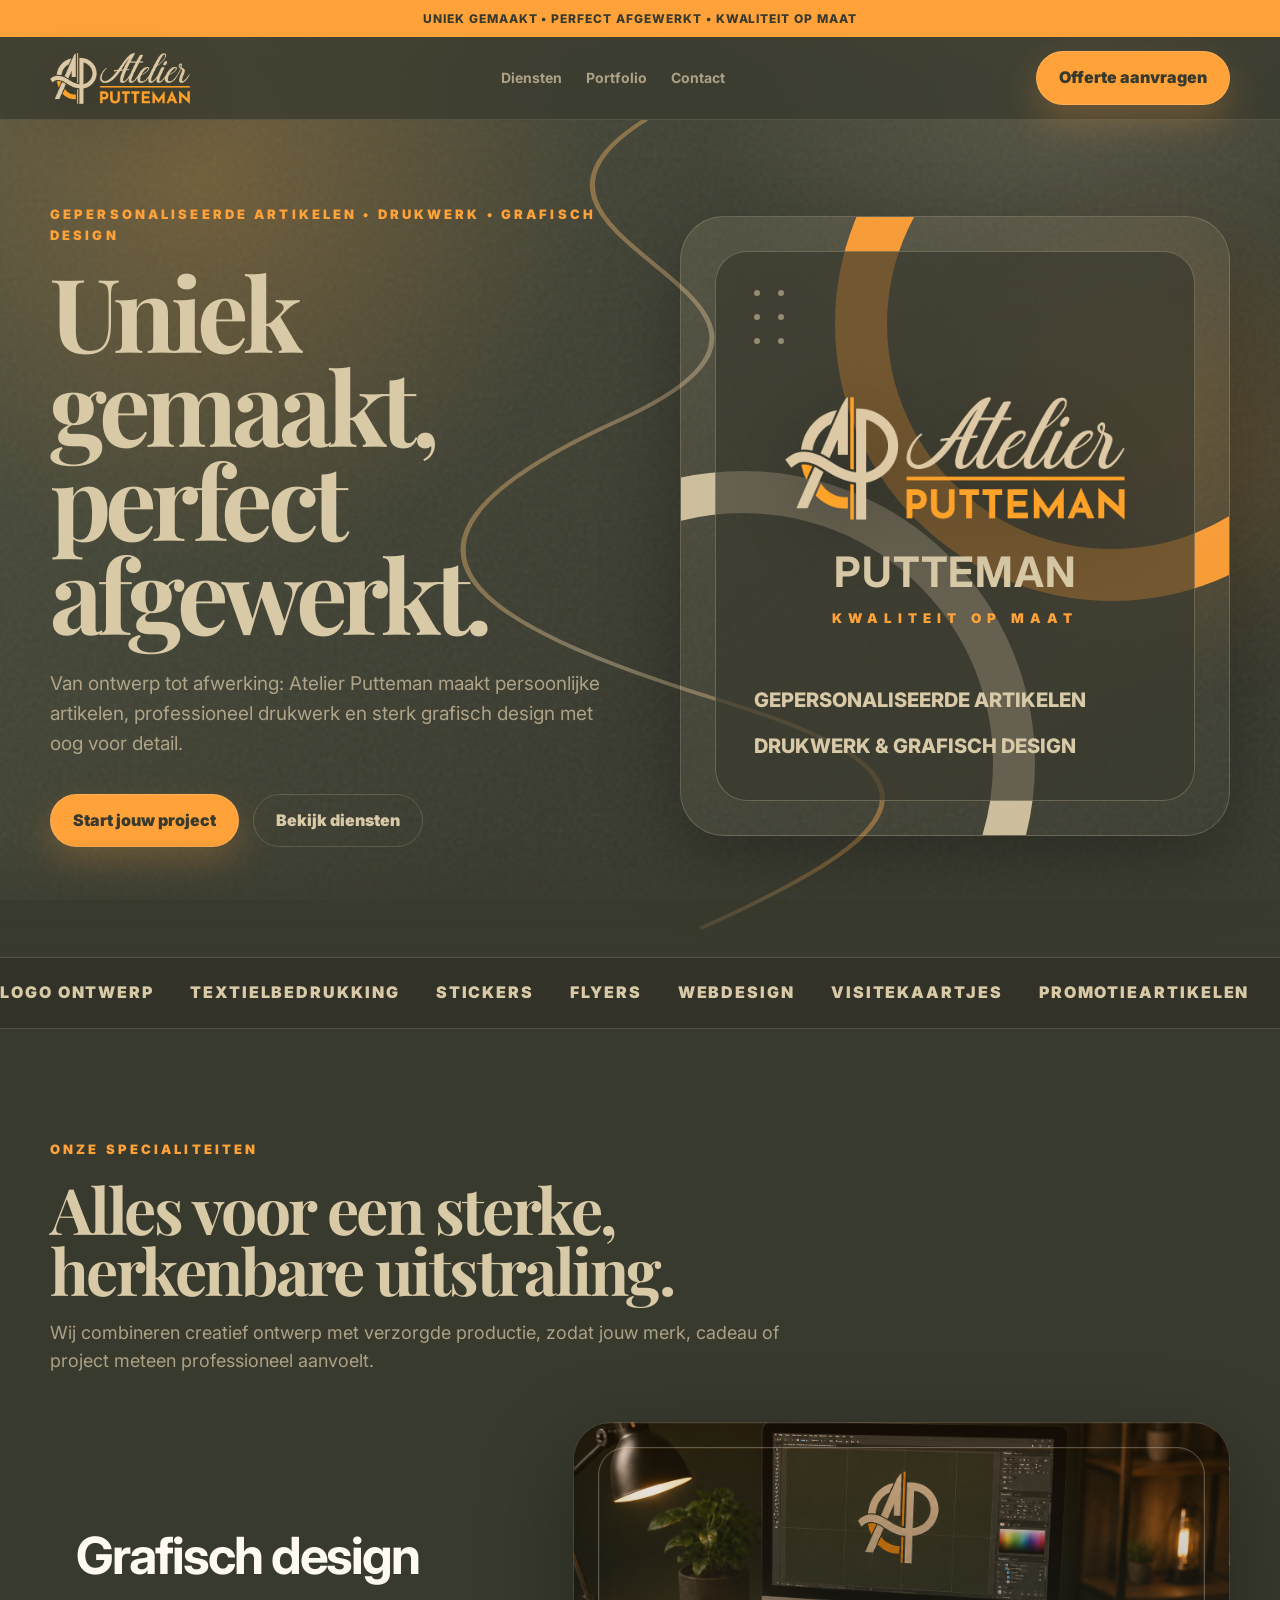
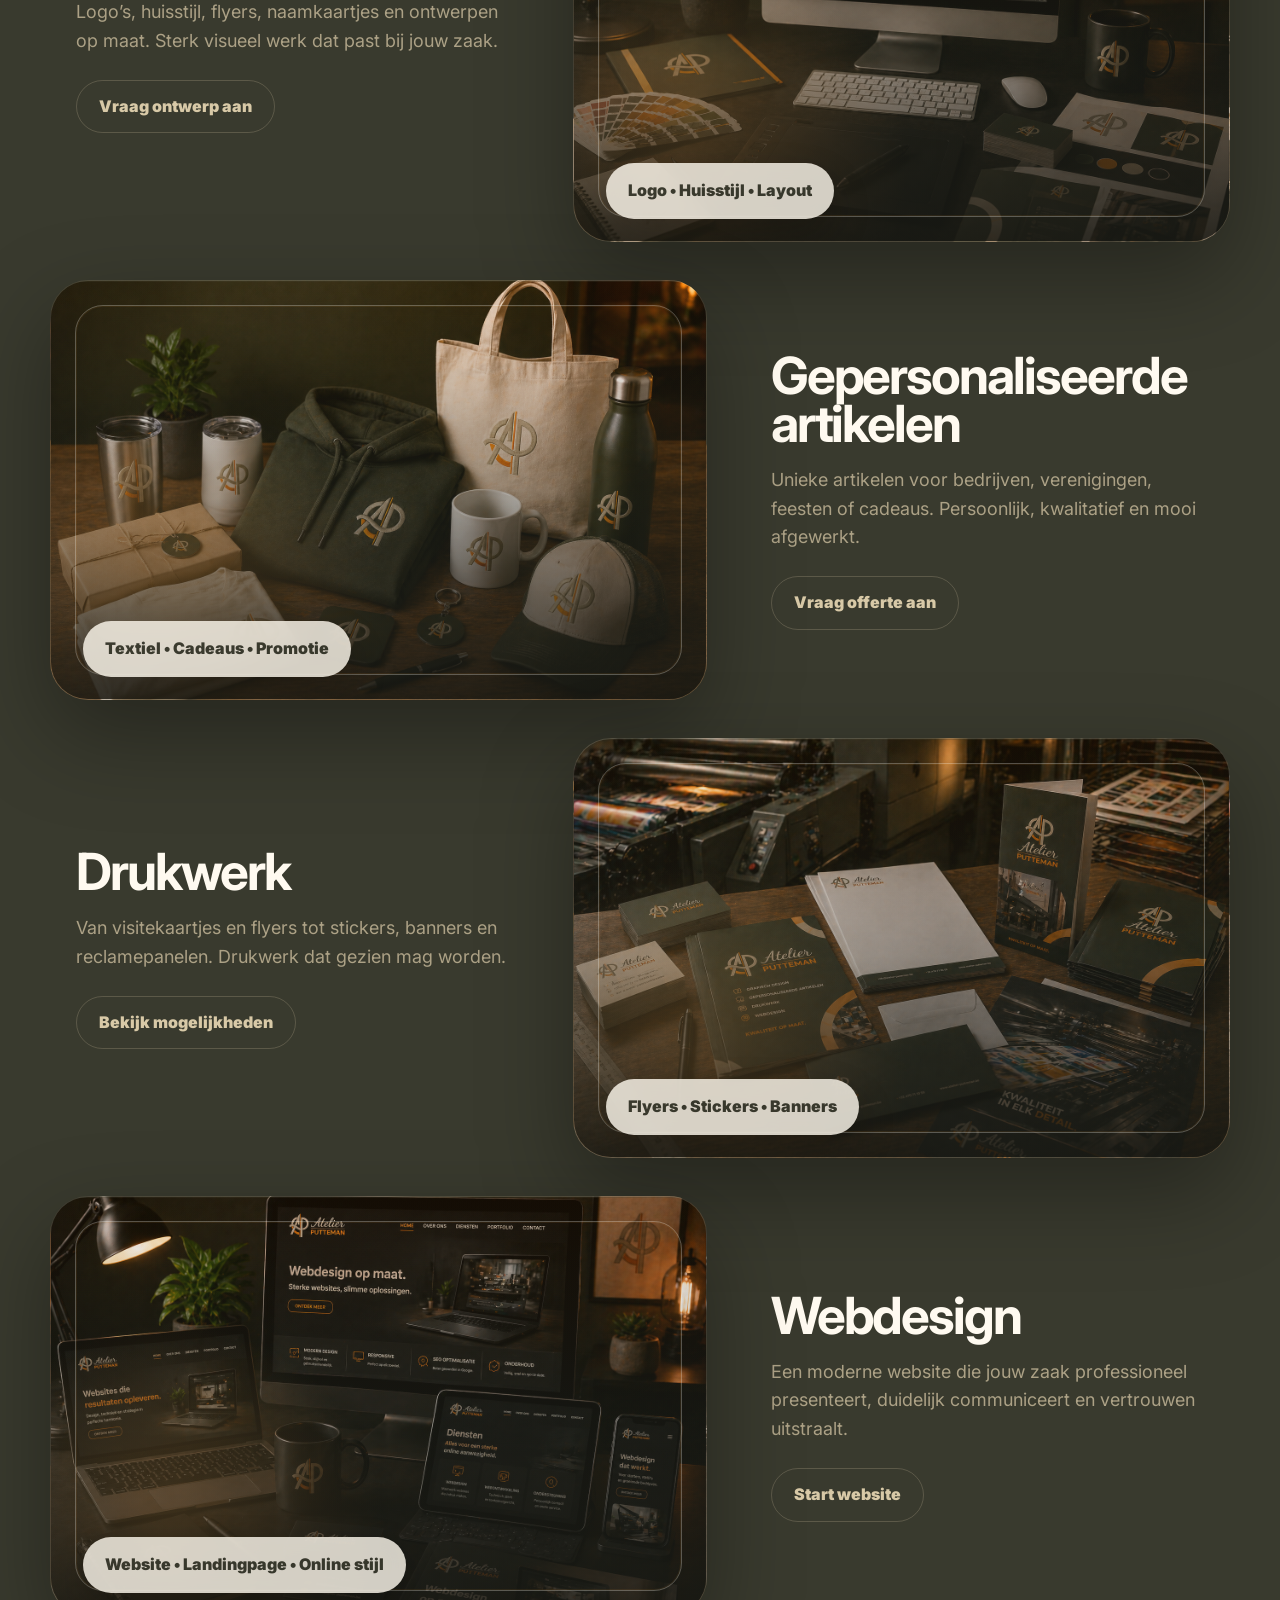
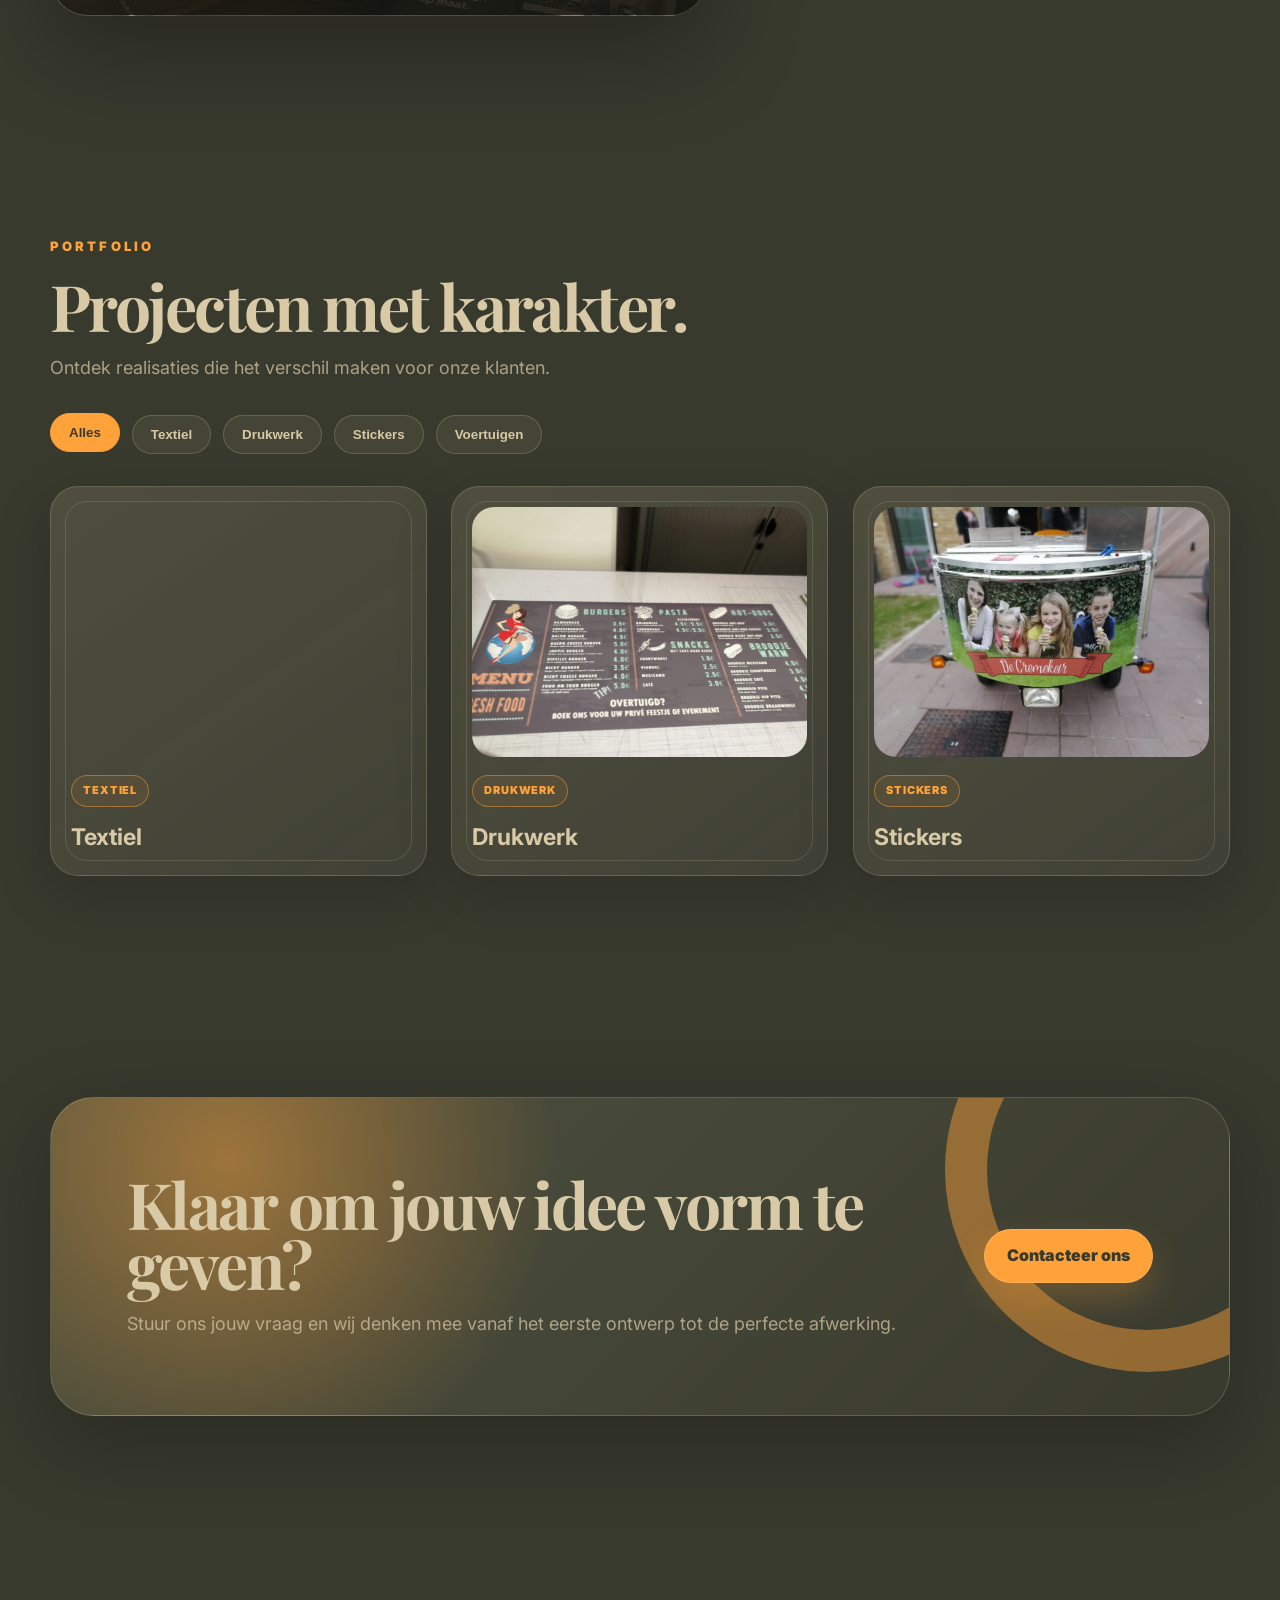
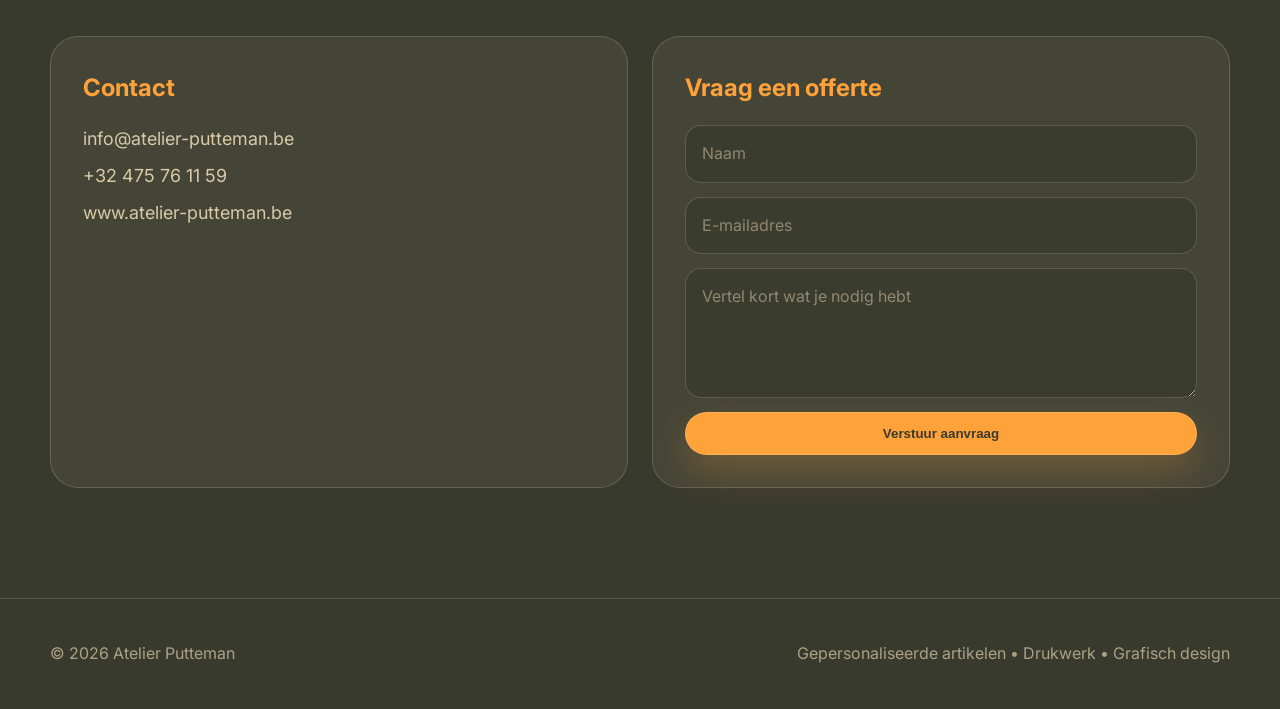
==== commit 47c60e8f: "Add favicon and apple-touch-icon links to index.html" ====
--- a/index.html
+++ b/index.html
@@ -1,10 +1,56 @@
 <!DOCTYPE html>
 <html lang="nl">
 <head>
+  <link rel="icon" href="favicon.ico" type="image/x-icon">
+  <link rel="shortcut icon" href="favicon.ico" type="image/x-icon">
+  <link rel="apple-touch-icon" href="apple-touch-icon.png">
   <meta charset="UTF-8" />
   <meta name="viewport" content="width=device-width, initial-scale=1.0" />
-  <title>Atelier Putteman | Gepersonaliseerde artikelen, drukwerk & grafisch design</title>
-  <meta name="description" content="Atelier Putteman maakt gepersonaliseerde artikelen, drukwerk, grafisch design en websites op maat. Uniek gemaakt, perfect afgewerkt." />
+  <title>Atelier Putteman | Grafisch design, drukwerk & gepersonaliseerde artikelen</title>
+  <meta name="description" content="Atelier Putteman maakt grafisch design, drukwerk, webdesign, textielbedrukking en gepersonaliseerde artikelen op maat. Uniek gemaakt, perfect afgewerkt." />
+
+  <!-- SEO -->
+  <meta name="robots" content="index, follow" />
+  <meta name="author" content="Atelier Putteman" />
+  <meta name="theme-color" content="#393a2e" />
+  <link rel="canonical" href="https://www.atelier-putteman.be" />
+
+  <!-- Open Graph / social sharing -->
+  <meta property="og:type" content="website" />
+  <meta property="og:site_name" content="Atelier Putteman" />
+  <meta property="og:title" content="Atelier Putteman | Grafisch design, drukwerk & maatwerk" />
+  <meta property="og:description" content="Gepersonaliseerde artikelen, drukwerk, webdesign en grafisch design op maat. Professioneel, uniek en perfect afgewerkt." />
+  <meta property="og:image" content="https://www.atelier-putteman.be/logo-atelier-putteman.png" />
+  <meta property="og:url" content="https://www.atelier-putteman.be" />
+
+  <!-- Twitter / X -->
+  <meta name="twitter:card" content="summary_large_image" />
+  <meta name="twitter:title" content="Atelier Putteman | Grafisch design, drukwerk & maatwerk" />
+  <meta name="twitter:description" content="Gepersonaliseerde artikelen, drukwerk, webdesign en grafisch design op maat." />
+  <meta name="twitter:image" content="https://www.atelier-putteman.be/logo-atelier-putteman.png" />
+
+  <!-- Local Business structured data -->
+  <script type="application/ld+json">
+  {
+    "@context": "https://schema.org",
+    "@type": "LocalBusiness",
+    "name": "Atelier Putteman",
+    "url": "https://www.atelier-putteman.be",
+    "logo": "https://www.atelier-putteman.be/logo-atelier-putteman.png",
+    "image": "https://www.atelier-putteman.be/logo-atelier-putteman.png",
+    "email": "info@atelier-putteman.be",
+    "telephone": "+32475761159",
+    "description": "Grafisch design, drukwerk, webdesign en gepersonaliseerde artikelen op maat.",
+    "areaServed": {
+      "@type": "Country",
+      "name": "België"
+    },
+    "sameAs": [
+      "https://www.atelier-putteman.be"
+    ]
+  }
+  </script>
+
 
   <link rel="preconnect" href="https://fonts.googleapis.com">
   <link rel="preconnect" href="https://fonts.gstatic.com" crossorigin>
@@ -697,19 +743,19 @@
 
         <div class="portfolio-grid">
           <div class="portfolio-card reveal" data-category="textiel">
-            <img src="textiel.jpg" alt="Textiel" class="portfolio-img">
+            <img src="textiel.jpg" alt="Textiel" class="portfolio-img" loading="lazy" decoding="async">
             <span class="project-tag">Textiel</span>
             <h3>Textiel</h3>
           </div>
 
           <div class="portfolio-card reveal" data-category="drukwerk">
-            <img src="drukwerk.jpg" alt="Drukwerk" class="portfolio-img">
+            <img src="drukwerk.jpg" alt="Drukwerk" class="portfolio-img" loading="lazy" decoding="async">
             <span class="project-tag">Drukwerk</span>
             <h3>Drukwerk</h3>
           </div>
 
           <div class="portfolio-card reveal" data-category="stickers voertuigen">
-            <img src="stickers.jpg" alt="Stickers" class="portfolio-img">
+            <img src="stickers.jpg" alt="Stickers" class="portfolio-img" loading="lazy" decoding="async">
             <span class="project-tag">Stickers</span>
             <h3>Stickers</h3>
           </div>
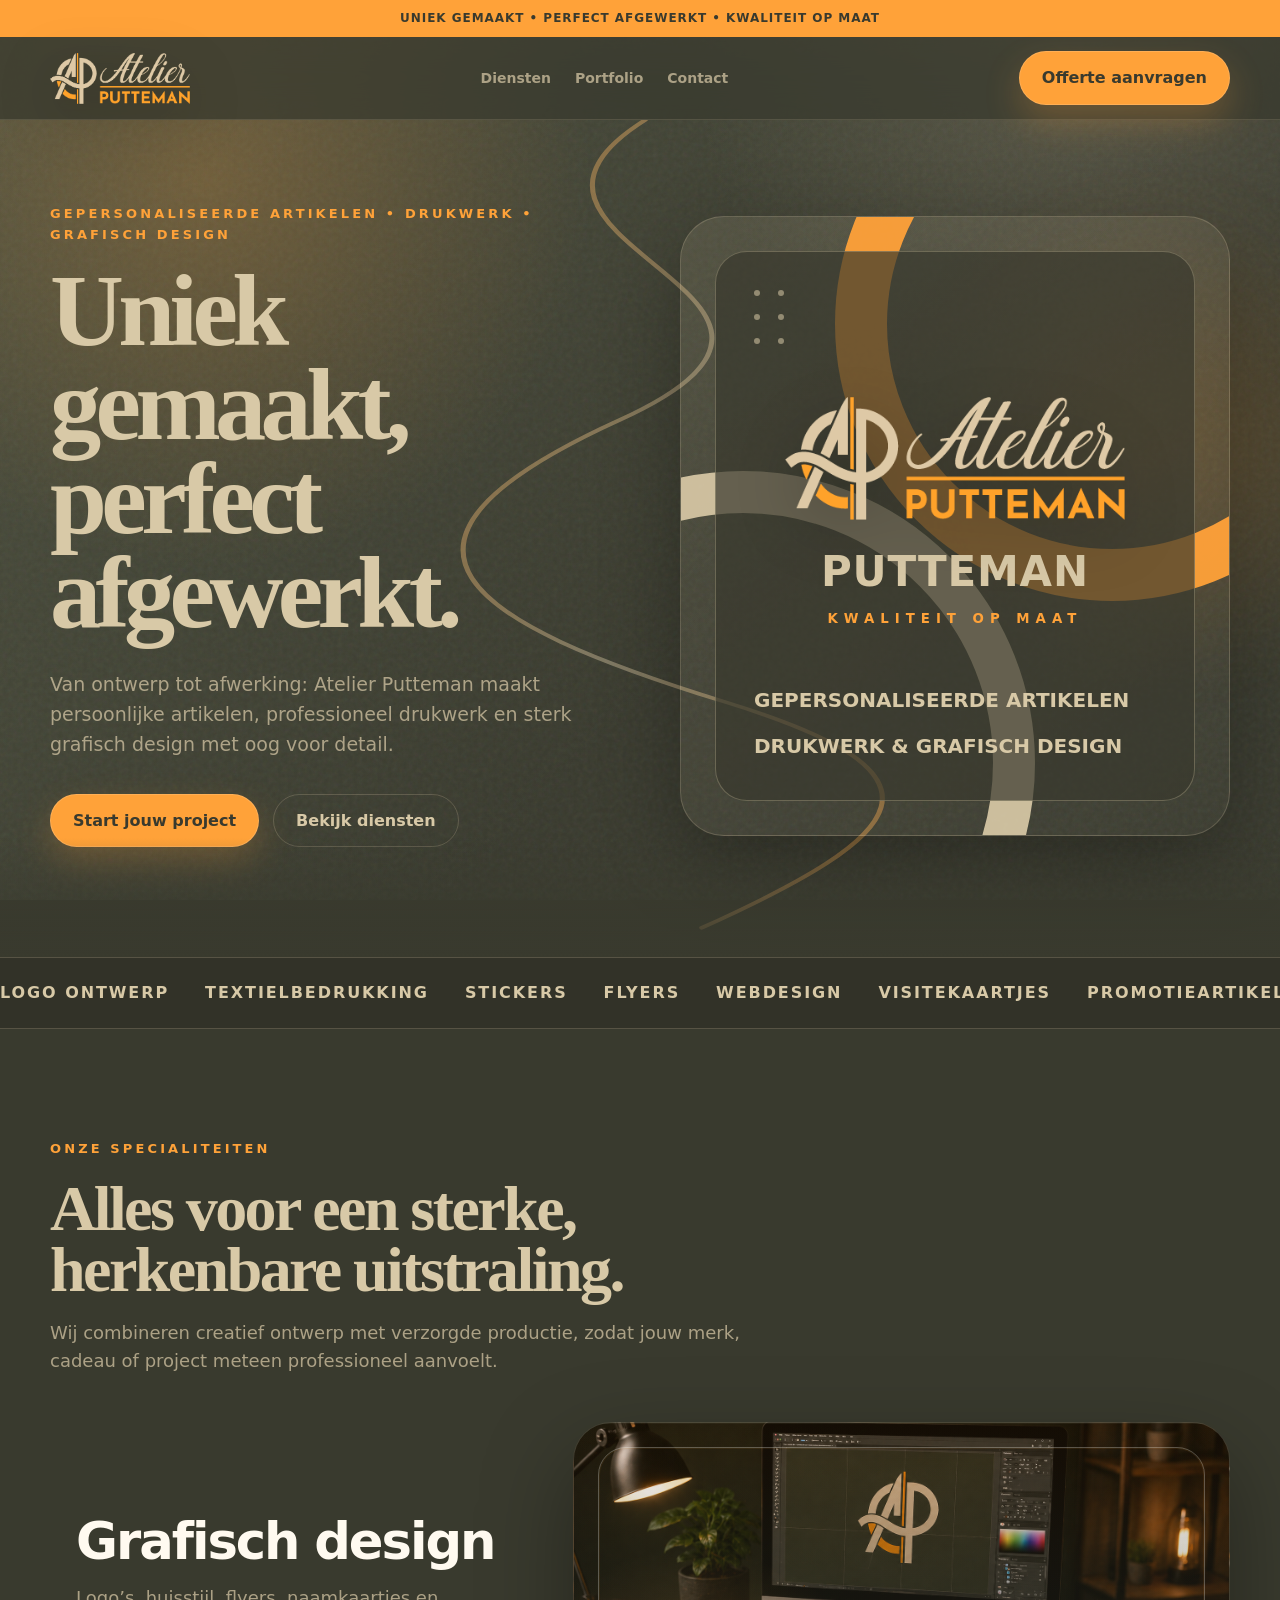
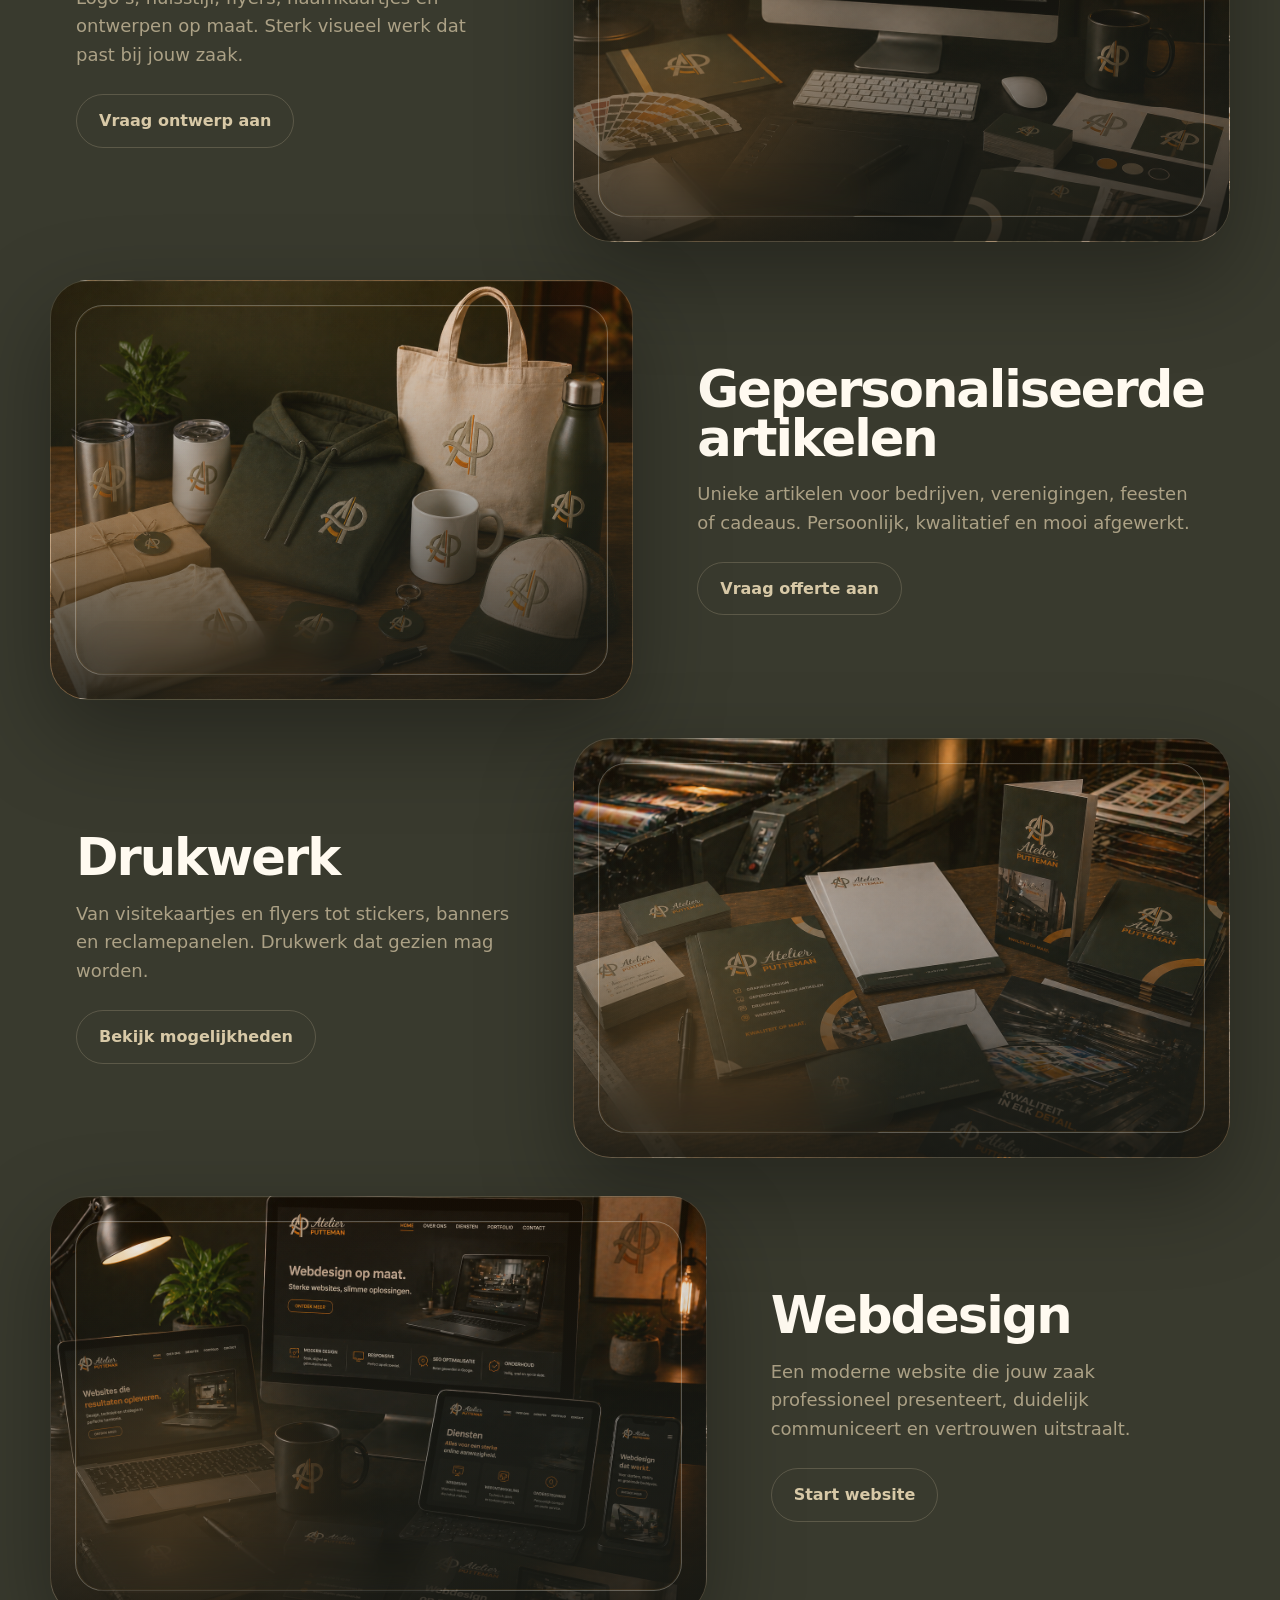
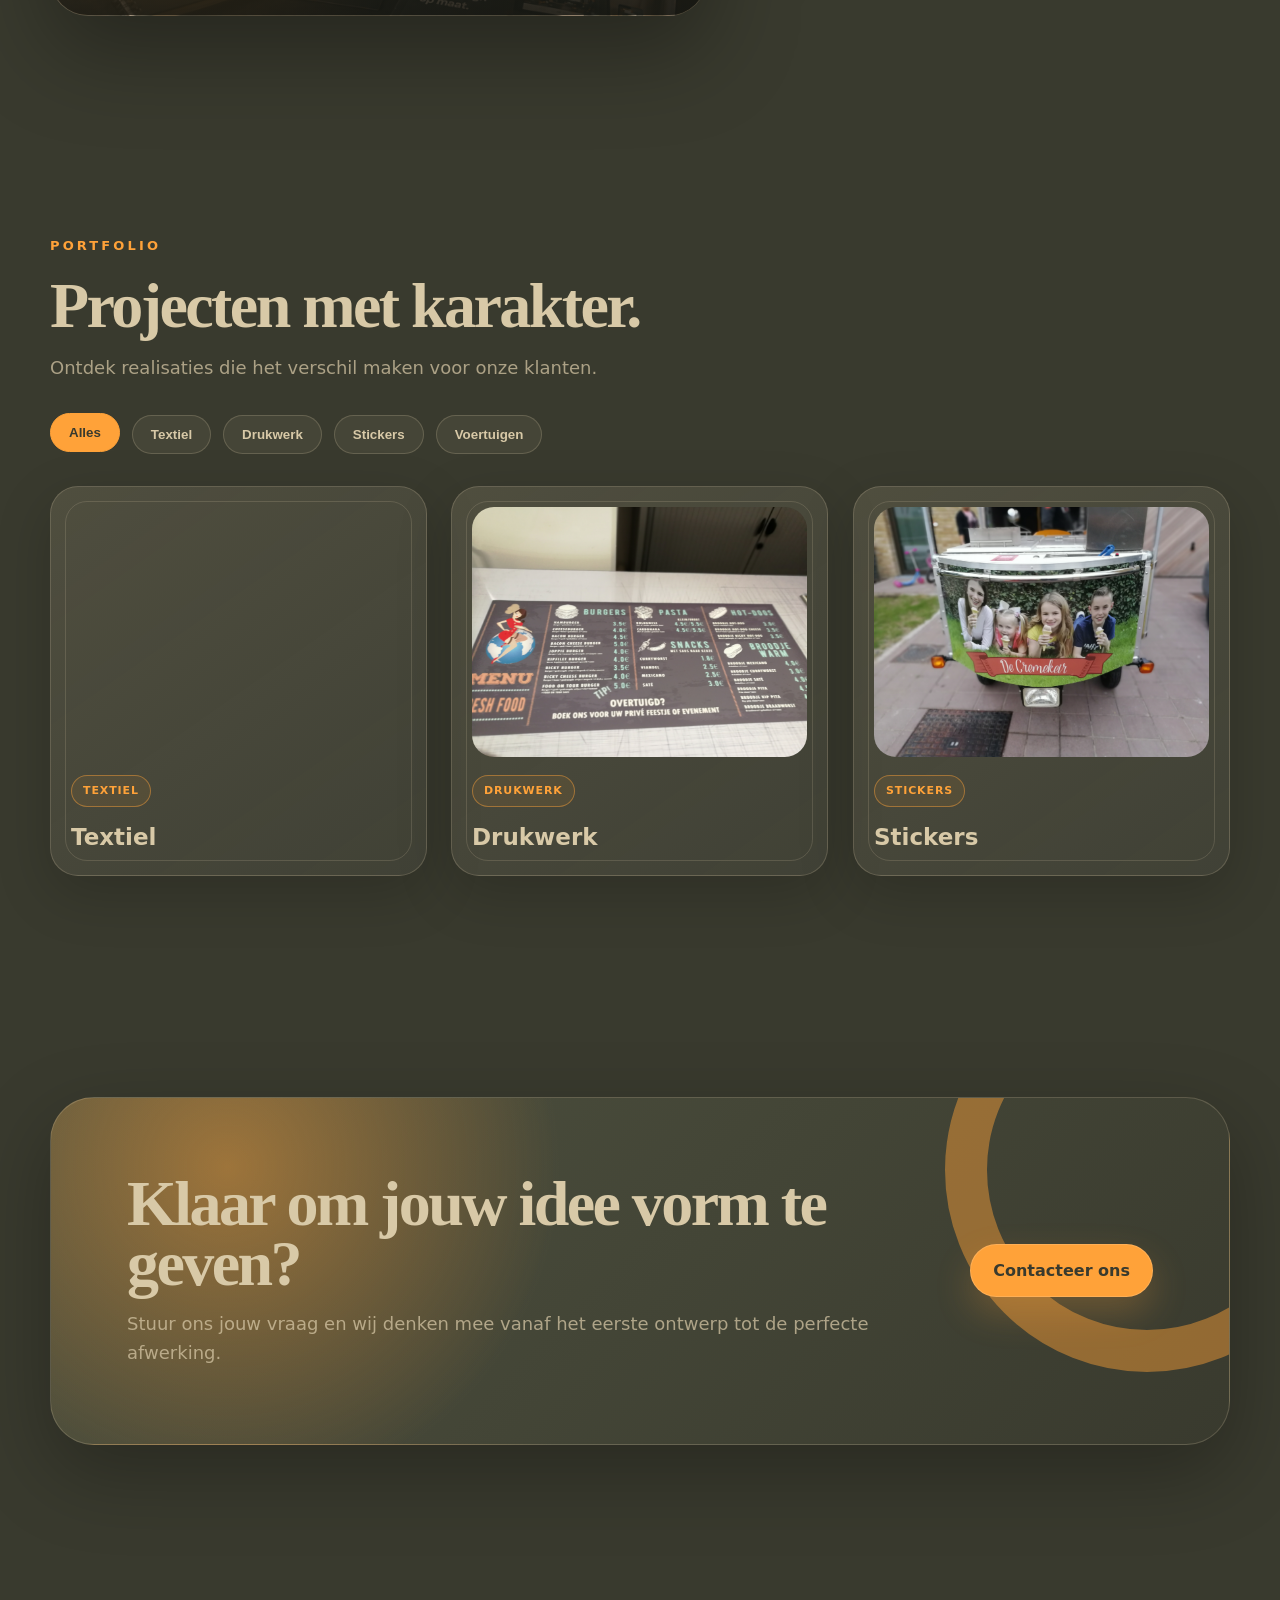
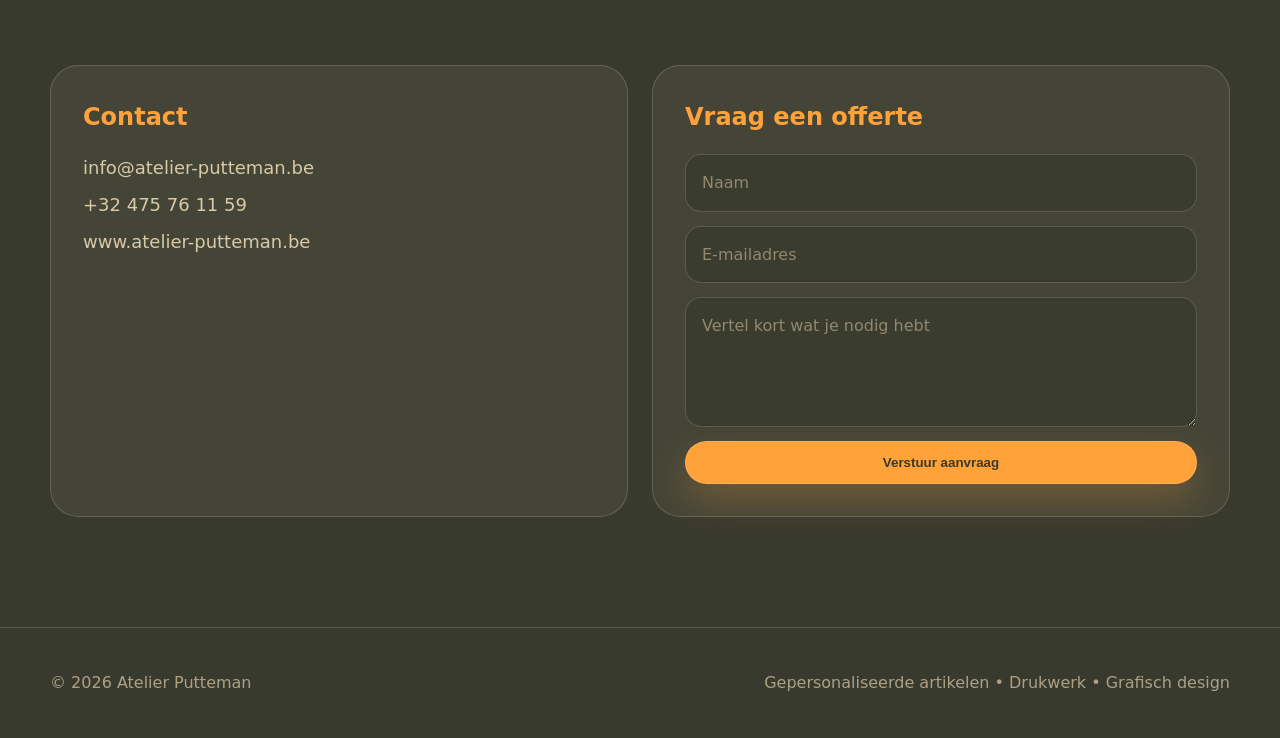
==== commit 1ca1a322: "up" ====
--- a/index.html
+++ b/index.html
@@ -1,601 +1,59 @@
 <!DOCTYPE html>
 <html lang="nl">
 <head>
+  <meta charset="UTF-8" />
+  <meta name="viewport" content="width=device-width, initial-scale=1.0" />
+  <title>Atelier Putteman | Grafisch design, drukwerk, textiel & maatwerk</title>
+  <meta name="description" content="Atelier Putteman maakt grafisch design, drukwerk, textielbedrukking, stickers, webdesign en gepersonaliseerde artikelen op maat voor bedrijven en particulieren." />
+
+  <!-- Basis SEO -->
+  <meta name="robots" content="index, follow, max-image-preview:large">
+  <meta name="author" content="Atelier Putteman">
+  <meta name="theme-color" content="#393a2e">
+  <link rel="canonical" href="https://www.atelier-putteman.be/">
+
+  <!-- Favicon -->
   <link rel="icon" href="favicon.ico" type="image/x-icon">
   <link rel="shortcut icon" href="favicon.ico" type="image/x-icon">
   <link rel="apple-touch-icon" href="apple-touch-icon.png">
-  <meta charset="UTF-8" />
-  <meta name="viewport" content="width=device-width, initial-scale=1.0" />
-  <title>Atelier Putteman | Grafisch design, drukwerk & gepersonaliseerde artikelen</title>
-  <meta name="description" content="Atelier Putteman maakt grafisch design, drukwerk, webdesign, textielbedrukking en gepersonaliseerde artikelen op maat. Uniek gemaakt, perfect afgewerkt." />
-
-  <!-- SEO -->
-  <meta name="robots" content="index, follow" />
-  <meta name="author" content="Atelier Putteman" />
-  <meta name="theme-color" content="#393a2e" />
-  <link rel="canonical" href="https://www.atelier-putteman.be" />
-
-  <!-- Open Graph / social sharing -->
-  <meta property="og:type" content="website" />
-  <meta property="og:site_name" content="Atelier Putteman" />
-  <meta property="og:title" content="Atelier Putteman | Grafisch design, drukwerk & maatwerk" />
-  <meta property="og:description" content="Gepersonaliseerde artikelen, drukwerk, webdesign en grafisch design op maat. Professioneel, uniek en perfect afgewerkt." />
-  <meta property="og:image" content="https://www.atelier-putteman.be/logo-atelier-putteman.png" />
-  <meta property="og:url" content="https://www.atelier-putteman.be" />
-
-  <!-- Twitter / X -->
-  <meta name="twitter:card" content="summary_large_image" />
-  <meta name="twitter:title" content="Atelier Putteman | Grafisch design, drukwerk & maatwerk" />
-  <meta name="twitter:description" content="Gepersonaliseerde artikelen, drukwerk, webdesign en grafisch design op maat." />
-  <meta name="twitter:image" content="https://www.atelier-putteman.be/logo-atelier-putteman.png" />
-
-  <!-- Local Business structured data -->
+
+  <!-- Social sharing -->
+  <meta property="og:type" content="website">
+  <meta property="og:locale" content="nl_BE">
+  <meta property="og:site_name" content="Atelier Putteman">
+  <meta property="og:title" content="Atelier Putteman | Grafisch design, drukwerk & maatwerk">
+  <meta property="og:description" content="Gepersonaliseerde artikelen, drukwerk, stickers, textielbedrukking, grafisch design en webdesign op maat.">
+  <meta property="og:image" content="https://www.atelier-putteman.be/logo-atelier-putteman.png">
+  <meta property="og:url" content="https://www.atelier-putteman.be/">
+  <meta name="twitter:card" content="summary_large_image">
+
+  <!-- Browser security: werkt op GitHub Pages via HTML/meta waar mogelijk -->
+  <meta http-equiv="Content-Security-Policy" content="default-src 'self'; img-src 'self' data: https:; style-src 'self' 'unsafe-inline' https://fonts.googleapis.com; font-src 'self' https://fonts.gstatic.com; script-src 'self' 'unsafe-inline'; connect-src 'self'; frame-ancestors 'none'; base-uri 'self'; form-action 'self' mailto:; upgrade-insecure-requests;">
+  <meta http-equiv="Referrer-Policy" content="strict-origin-when-cross-origin">
+  <meta http-equiv="Permissions-Policy" content="camera=(), microphone=(), geolocation=(), payment=(), usb=()">
+  <meta http-equiv="X-Content-Type-Options" content="nosniff">
+
+  <!-- Lokale bedrijfsgegevens voor Google -->
   <script type="application/ld+json">
   {
     "@context": "https://schema.org",
     "@type": "LocalBusiness",
     "name": "Atelier Putteman",
-    "url": "https://www.atelier-putteman.be",
-    "logo": "https://www.atelier-putteman.be/logo-atelier-putteman.png",
-    "image": "https://www.atelier-putteman.be/logo-atelier-putteman.png",
+    "url": "https://www.atelier-putteman.be/",
     "email": "info@atelier-putteman.be",
     "telephone": "+32475761159",
-    "description": "Grafisch design, drukwerk, webdesign en gepersonaliseerde artikelen op maat.",
-    "areaServed": {
-      "@type": "Country",
-      "name": "België"
-    },
-    "sameAs": [
-      "https://www.atelier-putteman.be"
-    ]
+    "description": "Grafisch design, drukwerk, textielbedrukking, stickers, webdesign en gepersonaliseerde artikelen op maat.",
+    "areaServed": ["Dendermonde", "Oost-Vlaanderen", "België"],
+    "sameAs": []
   }
   </script>
 
+  <!-- Forceer veilige www-versie -->
 
   <link rel="preconnect" href="https://fonts.googleapis.com">
   <link rel="preconnect" href="https://fonts.gstatic.com" crossorigin>
   <link href="https://fonts.googleapis.com/css2?family=Inter:wght@400;500;600;700;800&family=Playfair+Display:wght@600;700&display=swap" rel="stylesheet">
-
-  <style>
-    :root {
-      --green: #4e513f;
-      --orange: #ffa239;
-      --dark: #393a2e;
-      --beige: #d8c9a7;
-      --white: #fffaf0;
-      --muted: rgba(216, 201, 167, .72);
-      --line: rgba(216, 201, 167, .22);
-      --shadow: 0 28px 80px rgba(0, 0, 0, .28);
-    }
-
-    * { box-sizing: border-box; margin: 0; padding: 0; }
-    html { scroll-behavior: smooth; }
-    body {
-      font-family: Inter, system-ui, sans-serif;
-      background: var(--dark);
-      color: var(--white);
-      overflow-x: hidden;
-      line-height: 1.6;
-    }
-
-    body::before {
-      content: "";
-      position: fixed;
-      inset: 0;
-      pointer-events: none;
-      background:
-        radial-gradient(circle at 16% 20%, rgba(255, 162, 57, .22), transparent 30%),
-        radial-gradient(circle at 84% 6%, rgba(216, 201, 167, .18), transparent 28%),
-        linear-gradient(135deg, var(--green), var(--dark) 62%);
-      z-index: -3;
-    }
-
-    .grain {
-      position: fixed;
-      inset: 0;
-      pointer-events: none;
-      opacity: .12;
-      z-index: -2;
-      background-image: url("data:image/svg+xml,%3Csvg viewBox='0 0 200 200' xmlns='http://www.w3.org/2000/svg'%3E%3Cfilter id='n'%3E%3CfeTurbulence type='fractalNoise' baseFrequency='.9' numOctaves='3' stitchTiles='stitch'/%3E%3C/filter%3E%3Crect width='100%25' height='100%25' filter='url(%23n)' opacity='.55'/%3E%3C/svg%3E");
-    }
-
-    .ambient-orb {
-      position: fixed;
-      width: 520px;
-      height: 520px;
-      border-radius: 50%;
-      pointer-events: none;
-      z-index: -1;
-      filter: blur(34px);
-      opacity: .20;
-      background: radial-gradient(circle, var(--orange), transparent 68%);
-      transform: translate3d(var(--x, 70vw), var(--y, 20vh), 0);
-      transition: transform .18s ease-out;
-    }
-
-    a { color: inherit; text-decoration: none; }
-    img { max-width: 100%; display: block; }
-    .container { width: min(1180px, calc(100% - 40px)); margin: 0 auto; }
-
-    .topbar {
-      background: var(--orange);
-      color: var(--dark);
-      text-align: center;
-      font-weight: 800;
-      letter-spacing: .08em;
-      text-transform: uppercase;
-      font-size: 12px;
-      padding: 9px 16px;
-    }
-
-    header {
-      position: sticky;
-      top: 0;
-      z-index: 99;
-      backdrop-filter: blur(18px);
-      background: rgba(57, 58, 46, .76);
-      border-bottom: 1px solid rgba(216, 201, 167, .16);
-    }
-
-    nav {
-      height: 82px;
-      display: flex;
-      align-items: center;
-      justify-content: space-between;
-      gap: 24px;
-    }
-
-    .brand { display: flex; align-items: center; }
-    .brand-logo {
-      width: 140px;
-      height: auto;
-      object-fit: contain;
-      filter: drop-shadow(0 14px 28px rgba(0,0,0,.35));
-    }
-    .brand-mark {
-      width: 54px;
-      height: 54px;
-      border: 2px solid var(--beige);
-      border-radius: 50%;
-      display: none;
-      place-items: center;
-      color: var(--orange);
-      font-weight: 900;
-      font-size: 22px;
-      box-shadow: inset 0 -10px 0 rgba(255, 162, 57, .18);
-    }
-
-    .menu { display: flex; align-items: center; gap: 24px; color: var(--muted); font-size: 14px; font-weight: 700; }
-    .menu a { transition: .25s ease; }
-    .menu a:hover { color: var(--orange); }
-
-    .nav-cta, .btn {
-      display: inline-flex;
-      align-items: center;
-      justify-content: center;
-      gap: 10px;
-      border-radius: 999px;
-      padding: 13px 22px;
-      background: var(--orange);
-      color: var(--dark);
-      font-weight: 900;
-      border: 1px solid rgba(255,255,255,.14);
-      box-shadow: 0 16px 36px rgba(255, 162, 57, .24);
-      transition: transform .25s ease, box-shadow .25s ease;
-    }
-    .nav-cta:hover, .btn:hover { transform: translateY(-3px); box-shadow: 0 22px 54px rgba(255, 162, 57, .30); }
-    .btn.secondary { background: transparent; color: var(--beige); border: 1px solid var(--line); box-shadow: none; }
-    .magnetic { transition: transform .18s ease; }
-
-    .hero {
-      min-height: calc(100vh - 112px);
-      display: grid;
-      place-items: center;
-      padding: 84px 0 110px;
-      position: relative;
-      overflow: hidden;
-    }
-    .hero::after {
-      content: "";
-      position: absolute;
-      bottom: -1px;
-      left: 0;
-      width: 100%;
-      height: 120px;
-      background: linear-gradient(to bottom, transparent, rgba(57,58,46,.96));
-      pointer-events: none;
-    }
-    .hero-grid { display: grid; grid-template-columns: 1.02fr .98fr; gap: 58px; align-items: center; }
-
-    .premium-line {
-      position: absolute;
-      inset: 0;
-      pointer-events: none;
-      overflow: hidden;
-      z-index: -1;
-    }
-    .premium-line svg {
-      position: absolute;
-      left: 50%;
-      top: 0;
-      width: min(920px, 120vw);
-      height: 100%;
-      transform: translateX(-50%);
-      opacity: .42;
-    }
-    .premium-line path {
-      fill: none;
-      stroke: url(#lineGradient);
-      stroke-width: 5;
-      stroke-linecap: round;
-      stroke-dasharray: 1600;
-      stroke-dashoffset: 1600;
-      animation: drawLine 3.2s ease forwards 1s;
-    }
-    @keyframes drawLine { to { stroke-dashoffset: 0; } }
-
-    .eyebrow { color: var(--orange); font-weight: 900; letter-spacing: .24em; text-transform: uppercase; font-size: 13px; margin-bottom: 18px; }
-    h1 {
-      font-family: "Playfair Display", serif;
-      font-size: clamp(54px, 8vw, 112px);
-      line-height: .92;
-      letter-spacing: -.055em;
-      color: var(--beige);
-      max-width: 760px;
-    }
-    .hero p { color: var(--muted); font-size: 19px; max-width: 620px; margin: 28px 0 34px; }
-    .hero-actions { display: flex; flex-wrap: wrap; gap: 14px; }
-
-    .hero-card {
-      position: relative;
-      min-height: 620px;
-      border: 1px solid var(--line);
-      border-radius: 44px;
-      background: linear-gradient(145deg, rgba(216,201,167,.12), rgba(255,255,255,.02));
-      box-shadow: var(--shadow);
-      overflow: hidden;
-      padding: 34px;
-      isolation: isolate;
-      transform-style: preserve-3d;
-      will-change: transform;
-      transition: transform .45s cubic-bezier(.2,.8,.2,1), box-shadow .45s ease;
-    }
-    .hero-card:hover { transform: translateY(-10px) scale(1.01); }
-    .hero-card::before {
-      content: "";
-      position: absolute;
-      width: 450px;
-      height: 450px;
-      border: 52px solid var(--orange);
-      border-radius: 50%;
-      right: -160px;
-      top: -170px;
-      opacity: .95;
-      z-index: -1;
-    }
-    .hero-card::after {
-      content: "";
-      position: absolute;
-      width: 500px;
-      height: 500px;
-      border: 42px solid var(--beige);
-      border-radius: 50%;
-      left: -230px;
-      bottom: -220px;
-      opacity: .92;
-      z-index: -1;
-    }
-    .mockup {
-      height: 100%;
-      min-height: 550px;
-      border: 1px solid rgba(216,201,167,.30);
-      background: rgba(57,58,46,.70);
-      border-radius: 32px;
-      padding: 38px;
-      display: flex;
-      flex-direction: column;
-      justify-content: space-between;
-      position: relative;
-      overflow: hidden;
-    }
-    .dots { display: grid; grid-template-columns: repeat(2, 6px); gap: 18px; opacity: .55; }
-    .dots span { width: 6px; height: 6px; border-radius: 50%; background: var(--beige); }
-    .mockup-title { align-self: center; text-align: center; }
-    .mockup-title img { max-width: 340px; margin: 0 auto 18px; filter: drop-shadow(0 18px 30px rgba(0,0,0,.24)); }
-    .mockup-title b { display:block; color: var(--beige); font-size: 42px; letter-spacing: .02em; }
-    .mockup-title small { color: var(--orange); letter-spacing: .45em; font-weight: 900; }
-    .mockup-bottom { display: grid; gap: 14px; color: var(--beige); font-weight: 800; text-transform: uppercase; font-size: 20px; }
-
-    .marquee { overflow: hidden; border-block: 1px solid var(--line); padding: 22px 0; color: var(--beige); background: rgba(0,0,0,.12); }
-    .marquee-track { display: flex; gap: 36px; width: max-content; animation: marquee 26s linear infinite; font-weight: 900; letter-spacing: .12em; text-transform: uppercase; }
-    @keyframes marquee { to { transform: translateX(-50%); } }
-
-    .section { padding: 110px 0; position: relative; }
-    .section-title { max-width: 760px; margin-bottom: 46px; }
-    .section-title h2 { font-family: "Playfair Display", serif; font-size: clamp(42px, 5vw, 72px); line-height: .96; color: var(--beige); letter-spacing: -.04em; }
-    .section-title p { color: var(--muted); margin-top: 18px; font-size: 18px; }
-
-    .services { display: grid; gap: 38px; }
-    .service {
-      display: grid;
-      grid-template-columns: .85fr 1.15fr;
-      gap: 38px;
-      align-items: center;
-      min-height: 420px;
-    }
-    .service:nth-child(even) { grid-template-columns: 1.15fr .85fr; }
-    .service:nth-child(even) .service-copy { order: 2; }
-    .service-copy { padding: 26px; }
-    .service-copy h3 { font-size: clamp(34px, 4vw, 58px); line-height: .95; color: var(--white); letter-spacing: -.04em; margin-bottom: 18px; }
-    .service-copy p { color: var(--muted); font-size: 18px; max-width: 520px; margin-bottom: 24px; }
-
-    .service-visual {
-      min-height: 420px;
-      border-radius: 38px;
-      overflow: hidden;
-      border: 1px solid rgba(216,201,167,.26);
-      background-size: cover;
-      background-position: center;
-      box-shadow: 0 34px 90px rgba(0,0,0,.34);
-      position: relative;
-      isolation: isolate;
-      transform-style: preserve-3d;
-      will-change: transform;
-      transition: transform .45s cubic-bezier(.2,.8,.2,1), box-shadow .45s ease, border-color .45s ease, filter .45s ease;
-    }
-    .service-visual::before {
-      content: "";
-      position: absolute;
-      inset: 0;
-      background:
-        linear-gradient(to top, rgba(24,25,20,.82), rgba(57,58,46,.28) 48%, rgba(255,162,57,.08)),
-        radial-gradient(circle at 18% 82%, rgba(255,162,57,.32), transparent 34%);
-      z-index: 1;
-      transition: opacity .45s ease;
-    }
-    .service-visual::after {
-      content: "";
-      position: absolute;
-      inset: 24px;
-      border: 1px solid rgba(255,250,240,.28);
-      border-radius: 28px;
-      z-index: 2;
-      pointer-events: none;
-      box-shadow: inset 0 0 0 1px rgba(255,162,57,.08);
-    }
-    .service-visual .label {
-      position: absolute;
-      left: 32px;
-      bottom: 32px;
-      background: rgba(255,250,240,.88);
-      color: var(--dark);
-      border-radius: 999px;
-      padding: 15px 22px;
-      font-weight: 900;
-      box-shadow: 0 18px 44px rgba(0,0,0,.26);
-      z-index: 3;
-      backdrop-filter: blur(12px);
-      transform: translateY(10px);
-      opacity: .92;
-      transition: transform .35s ease, opacity .35s ease, background .35s ease;
-    }
-    .service-visual:hover {
-      transform: translateY(-12px) scale(1.018);
-      box-shadow: 0 44px 110px rgba(0,0,0,.44);
-      border-color: rgba(255,162,57,.52);
-      filter: saturate(1.08) contrast(1.04);
-    }
-    .service-visual:hover .label { transform: translateY(0); opacity: 1; background: rgba(255,250,240,.96); }
-    .service-visual:hover::before { opacity: .92; }
-    .visual-design { background-image: linear-gradient(to top, rgba(57,58,46,.25), transparent), url('grafisch-design.png'); }
-    .visual-items { background-image: linear-gradient(to top, rgba(57,58,46,.25), transparent), url('gepersonaliseerd.png'); }
-    .visual-print { background-image: linear-gradient(to top, rgba(57,58,46,.25), transparent), url('drukwerk.png'); }
-    .visual-web { background-image: linear-gradient(to top, rgba(57,58,46,.25), transparent), url('webdesign.png'); }
-
-    .portfolio-toolbar {
-      display: flex;
-      flex-wrap: wrap;
-      gap: 12px;
-      margin: -14px 0 32px;
-    }
-    .filter-btn {
-      border: 1px solid var(--line);
-      background: rgba(216,201,167,.08);
-      color: var(--beige);
-      border-radius: 999px;
-      padding: 11px 18px;
-      font-weight: 900;
-      cursor: pointer;
-      transition: .25s ease;
-    }
-    .filter-btn.active, .filter-btn:hover {
-      background: var(--orange);
-      color: var(--dark);
-      border-color: var(--orange);
-      transform: translateY(-2px);
-    }
-    .portfolio-grid {
-      display: grid;
-      grid-template-columns: repeat(3, 1fr);
-      gap: 24px;
-    }
-    .portfolio-card {
-      min-height: 380px;
-      border-radius: 28px;
-      background: linear-gradient(145deg, rgba(216,201,167,.14), rgba(255,255,255,.04));
-      border: 1px solid var(--line);
-      padding: 20px;
-      display: flex;
-      flex-direction: column;
-      justify-content: flex-start;
-      box-shadow: 0 18px 55px rgba(0,0,0,.18);
-      transition: transform .28s ease, border-color .28s ease, box-shadow .28s ease;
-      overflow: hidden;
-      position: relative;
-      transform-style: preserve-3d;
-      will-change: transform;
-    }
-    .portfolio-card::before {
-      content: "";
-      position: absolute;
-      inset: 14px;
-      border: 1px solid rgba(216,201,167,.18);
-      border-radius: 22px;
-      pointer-events: none;
-      z-index: 2;
-    }
-    .portfolio-card::after {
-      content: "";
-      position: absolute;
-      inset: 0;
-      background: radial-gradient(circle at var(--mx, 50%) var(--my, 50%), rgba(255,162,57,.18), transparent 34%);
-      opacity: 0;
-      transition: opacity .25s ease;
-      pointer-events: none;
-      z-index: 1;
-    }
-    .portfolio-card:hover {
-      transform: translateY(-10px) scale(1.01);
-      border-color: rgba(255,162,57,.42);
-      box-shadow: 0 28px 80px rgba(0,0,0,.26);
-    }
-    .portfolio-card:hover::after { opacity: 1; }
-    .portfolio-card > * { position: relative; z-index: 3; }
-    .portfolio-img {
-      width: 100%;
-      height: 250px;
-      object-fit: cover;
-      border-radius: 22px;
-      margin-bottom: 18px;
-      transition: transform .55s cubic-bezier(.2,.8,.2,1), filter .4s ease;
-      cursor: zoom-in;
-    }
-    .portfolio-card:hover .portfolio-img { transform: scale(1.06); filter: contrast(1.04) saturate(1.08); }
-    .project-tag {
-      display: inline-flex;
-      width: fit-content;
-      border: 1px solid rgba(255,162,57,.45);
-      color: var(--orange);
-      border-radius: 999px;
-      padding: 6px 11px;
-      font-size: 11px;
-      font-weight: 900;
-      letter-spacing: .08em;
-      text-transform: uppercase;
-      margin-bottom: 12px;
-      background: rgba(255,162,57,.08);
-    }
-    .portfolio-card h3 { color: var(--beige); font-size: 23px; }
-    .portfolio-card p { color: var(--muted); font-size: 14px; margin-top: 8px; }
-    .portfolio-card.is-hidden { display: none; }
-
-    .lightbox {
-      position: fixed;
-      inset: 0;
-      z-index: 9999;
-      background: rgba(12,13,10,.92);
-      backdrop-filter: blur(16px);
-      display: none;
-      align-items: center;
-      justify-content: center;
-      padding: 28px;
-    }
-    .lightbox.active { display: flex; }
-    .lightbox-content { width: min(1100px, 100%); position: relative; }
-    .lightbox img {
-      width: 100%;
-      max-height: 78vh;
-      object-fit: contain;
-      border-radius: 28px;
-      border: 1px solid var(--line);
-      box-shadow: 0 44px 110px rgba(0,0,0,.55);
-    }
-    .lightbox-caption { color: var(--beige); margin-top: 16px; font-weight: 900; text-align: center; }
-    .lightbox-close {
-      position: absolute;
-      right: -12px;
-      top: -54px;
-      width: 44px;
-      height: 44px;
-      border-radius: 50%;
-      border: 1px solid var(--line);
-      background: rgba(216,201,167,.10);
-      color: var(--beige);
-      font-size: 28px;
-      cursor: pointer;
-    }
-
-    .cta-panel {
-      border-radius: 44px;
-      padding: clamp(38px, 6vw, 76px);
-      background:
-        radial-gradient(circle at 15% 20%, rgba(255,162,57,.46), transparent 32%),
-        linear-gradient(135deg, var(--green), var(--dark));
-      border: 1px solid var(--line);
-      box-shadow: var(--shadow);
-      display: grid;
-      grid-template-columns: 1fr auto;
-      align-items: center;
-      gap: 26px;
-      overflow: hidden;
-      position: relative;
-    }
-    .cta-panel::after {
-      content: "";
-      position: absolute;
-      width: 320px;
-      height: 320px;
-      border: 42px solid var(--orange);
-      border-radius: 50%;
-      right: -120px;
-      top: -130px;
-      opacity: .45;
-    }
-    .cta-panel h2 { position: relative; z-index: 1; color: var(--beige); font-family: "Playfair Display", serif; font-size: clamp(42px, 5vw, 76px); line-height: .94; letter-spacing: -.04em; }
-    .cta-panel p { position: relative; z-index: 1; color: var(--muted); margin-top: 16px; font-size: 18px; }
-    .cta-panel .btn { position: relative; z-index: 1; }
-
-    .contact-grid { display: grid; grid-template-columns: 1fr 1fr; gap: 24px; }
-    .contact-card {
-      border: 1px solid var(--line);
-      background: rgba(216,201,167,.08);
-      border-radius: 28px;
-      padding: 32px;
-    }
-    .contact-card h3 { color: var(--orange); margin-bottom: 18px; font-size: 24px; }
-    .contact-card p, .contact-card a { color: var(--beige); font-size: 18px; display: block; margin: 8px 0; }
-
-    form { display: grid; gap: 14px; }
-    input, textarea {
-      width: 100%;
-      border: 1px solid var(--line);
-      background: rgba(57,58,46,.78);
-      color: var(--white);
-      border-radius: 16px;
-      padding: 15px 16px;
-      font: inherit;
-      outline: none;
-    }
-    textarea { min-height: 130px; resize: vertical; }
-    input::placeholder, textarea::placeholder { color: rgba(216,201,167,.55); }
-
-    footer { padding: 42px 0; border-top: 1px solid var(--line); color: var(--muted); }
-    .footer-inner { display: flex; justify-content: space-between; align-items: center; gap: 18px; flex-wrap: wrap; }
-
-    .reveal { opacity: 0; transform: translateY(34px); transition: opacity .8s ease, transform .8s ease; }
-    .reveal.visible { opacity: 1; transform: translateY(0); }
-
-    @media (max-width: 920px) {
-      .menu { display: none; }
-      .hero-grid, .service, .service:nth-child(even), .contact-grid, .cta-panel { grid-template-columns: 1fr; }
-      .service:nth-child(even) .service-copy { order: 0; }
-      .portfolio-grid { grid-template-columns: 1fr; }
-      .hero-card { min-height: 460px; }
-      .mockup { min-height: 390px; }
-      .mockup-title b { font-size: 32px; }
-      .nav-cta { display: none; }
-    }
-  </style>
+  <link rel="stylesheet" href="style.css">
 </head>
 <body>
   <div class="grain"></div>
@@ -605,7 +63,7 @@
   <header>
     <nav class="container">
       <a href="#home" class="brand" aria-label="Atelier Putteman home">
-        <img class="brand-logo" src="logo-atelier-putteman.png" alt="Atelier Putteman logo" onerror="this.style.display='none'; this.nextElementSibling.style.display='grid';">
+        <img loading="eager" decoding="async" class="brand-logo" src="logo-atelier-putteman.png" alt="Atelier Putteman logo" onerror="this.style.display='none'; this.nextElementSibling.style.display='grid';">
         <div class="brand-mark">AP</div>
       </a>
       <div class="menu">
@@ -649,7 +107,7 @@
               <span></span><span></span><span></span><span></span><span></span><span></span>
             </div>
             <div class="mockup-title">
-              <img src="logo-atelier-putteman.png" alt="Atelier Putteman logo" onerror="this.style.display='none';">
+              <img loading="lazy" decoding="async" src="logo-atelier-putteman.png" alt="Atelier Putteman logo" onerror="this.style.display='none';">
               <b>PUTTEMAN</b>
               <small>KWALITEIT OP MAAT</small>
             </div>
@@ -743,19 +201,19 @@
 
         <div class="portfolio-grid">
           <div class="portfolio-card reveal" data-category="textiel">
-            <img src="textiel.jpg" alt="Textiel" class="portfolio-img" loading="lazy" decoding="async">
+            <img loading="lazy" decoding="async" src="textiel.jpg" alt="Textiel" class="portfolio-img">
             <span class="project-tag">Textiel</span>
             <h3>Textiel</h3>
           </div>
 
           <div class="portfolio-card reveal" data-category="drukwerk">
-            <img src="drukwerk.jpg" alt="Drukwerk" class="portfolio-img" loading="lazy" decoding="async">
+            <img loading="lazy" decoding="async" src="drukwerk.jpg" alt="Drukwerk" class="portfolio-img">
             <span class="project-tag">Drukwerk</span>
             <h3>Drukwerk</h3>
           </div>
 
           <div class="portfolio-card reveal" data-category="stickers voertuigen">
-            <img src="stickers.jpg" alt="Stickers" class="portfolio-img" loading="lazy" decoding="async">
+            <img loading="lazy" decoding="async" src="stickers.jpg" alt="Stickers" class="portfolio-img">
             <span class="project-tag">Stickers</span>
             <h3>Stickers</h3>
           </div>
@@ -779,15 +237,15 @@
       <div class="container contact-grid">
         <div class="contact-card reveal">
           <h3>Contact</h3>
-          <a href="mailto:info@atelier-putteman.be">info@atelier-putteman.be</a>
-          <a href="tel:+32475761159">+32 475 76 11 59</a>
+          <a href="mailto:info@atelier-putteman.be" aria-label="Mail naar Atelier Putteman">info@atelier-putteman.be</a>
+          <a href="tel:+32475761159" aria-label="Bel Atelier Putteman">+32 475 76 11 59</a>
           <a href="https://www.atelier-putteman.be">www.atelier-putteman.be</a>
         </div>
         <div class="contact-card reveal">
           <h3>Vraag een offerte</h3>
-          <form action="mailto:info@atelier-putteman.be" method="post" enctype="text/plain">
-            <input type="text" name="naam" placeholder="Naam" required>
-            <input type="email" name="email" placeholder="E-mailadres" required>
+          <form action="mailto:info@atelier-putteman.be" method="post" enctype="text/plain" onsubmit="alert('Bedankt voor je aanvraag. We nemen zo snel mogelijk contact met je op.');">
+            <input type="text" name="naam" autocomplete="name" placeholder="Naam" required>
+            <input type="email" name="email" autocomplete="email" placeholder="E-mailadres" required>
             <textarea name="bericht" placeholder="Vertel kort wat je nodig hebt"></textarea>
             <button class="btn" type="submit">Verstuur aanvraag</button>
           </form>
@@ -799,7 +257,7 @@
   <div class="lightbox" id="lightbox" aria-hidden="true">
     <div class="lightbox-content">
       <button class="lightbox-close" id="lightboxClose" aria-label="Sluiten">×</button>
-      <img id="lightboxImg" src="" alt="Portfolio project groot">
+      <img loading="lazy" decoding="async" id="lightboxImg" src="" alt="Portfolio project groot">
       <div class="lightbox-caption" id="lightboxCaption"></div>
     </div>
   </div>
@@ -810,102 +268,6 @@
       <span>Gepersonaliseerde artikelen • Drukwerk • Grafisch design</span>
     </div>
   </footer>
-
-  <script>
-    function runWebsiteChecks() {
-      console.assert(document.querySelectorAll('.portfolio-card').length === 3, 'Portfolio moet exact 3 kaarten bevatten.');
-      console.assert(document.querySelectorAll('.filter-btn').length === 5, 'Portfolio moet 5 filterknoppen bevatten.');
-      console.assert(document.getElementById('lightbox'), 'Lightbox moet bestaan.');
-      console.assert(document.getElementById('ambientOrb'), 'Ambient orb moet bestaan.');
-    }
-
-    const reveals = document.querySelectorAll('.reveal');
-    const observer = new IntersectionObserver((entries) => {
-      entries.forEach((entry) => {
-        if (entry.isIntersecting) entry.target.classList.add('visible');
-      });
-    }, { threshold: 0.16 });
-    reveals.forEach((el) => observer.observe(el));
-
-    const ambientOrb = document.getElementById('ambientOrb');
-    if (ambientOrb) {
-      window.addEventListener('mousemove', (event) => {
-        ambientOrb.style.setProperty('--x', `${event.clientX - 260}px`);
-        ambientOrb.style.setProperty('--y', `${event.clientY - 260}px`);
-      });
-    }
-
-    document.querySelectorAll('.portfolio-card').forEach((card) => {
-      card.addEventListener('mousemove', (event) => {
-        const rect = card.getBoundingClientRect();
-        card.style.setProperty('--mx', `${event.clientX - rect.left}px`);
-        card.style.setProperty('--my', `${event.clientY - rect.top}px`);
-      });
-    });
-
-    document.querySelectorAll('.magnetic').forEach((button) => {
-      button.addEventListener('mousemove', (event) => {
-        const rect = button.getBoundingClientRect();
-        const x = (event.clientX - rect.left - rect.width / 2) * 0.18;
-        const y = (event.clientY - rect.top - rect.height / 2) * 0.18;
-        button.style.transform = `translate(${x}px, ${y}px)`;
-      });
-
-      button.addEventListener('mouseleave', () => {
-        button.style.transform = 'translate(0,0)';
-      });
-    });
-
-    const filterButtons = document.querySelectorAll('.filter-btn');
-    const portfolioCards = document.querySelectorAll('.portfolio-card');
-
-    filterButtons.forEach((button) => {
-      button.addEventListener('click', () => {
-        filterButtons.forEach((btn) => btn.classList.remove('active'));
-        button.classList.add('active');
-
-        const filter = button.dataset.filter;
-        portfolioCards.forEach((card) => {
-          const categories = card.dataset.category || '';
-          const shouldShow = filter === 'all' || categories.split(' ').includes(filter);
-          card.classList.toggle('is-hidden', !shouldShow);
-        });
-      });
-    });
-
-    const lightbox = document.getElementById('lightbox');
-    const lightboxImg = document.getElementById('lightboxImg');
-    const lightboxCaption = document.getElementById('lightboxCaption');
-    const lightboxClose = document.getElementById('lightboxClose');
-
-    function openLightbox(imageElement) {
-      const card = imageElement.closest('.portfolio-card');
-      const title = card?.querySelector('h3')?.textContent || 'Project';
-      lightboxImg.src = imageElement.src;
-      lightboxCaption.textContent = title;
-      lightbox.classList.add('active');
-      lightbox.setAttribute('aria-hidden', 'false');
-    }
-
-    function closeLightbox() {
-      lightbox.classList.remove('active');
-      lightbox.setAttribute('aria-hidden', 'true');
-      lightboxImg.src = '';
-    }
-
-    document.querySelectorAll('.portfolio-img').forEach((image) => {
-      image.addEventListener('click', () => openLightbox(image));
-    });
-
-    lightboxClose.addEventListener('click', closeLightbox);
-    lightbox.addEventListener('click', (event) => {
-      if (event.target === lightbox) closeLightbox();
-    });
-    window.addEventListener('keydown', (event) => {
-      if (event.key === 'Escape' && lightbox.classList.contains('active')) closeLightbox();
-    });
-
-    runWebsiteChecks();
-  </script>
+  <script src="app.js"></script>
 </body>
 </html>
--- a/style.css
+++ b/style.css
@@ -0,0 +1,538 @@
+:root {
+      --green: #4e513f;
+      --orange: #ffa239;
+      --dark: #393a2e;
+      --beige: #d8c9a7;
+      --white: #fffaf0;
+      --muted: rgba(216, 201, 167, .72);
+      --line: rgba(216, 201, 167, .22);
+      --shadow: 0 28px 80px rgba(0, 0, 0, .28);
+    }
+
+    * { box-sizing: border-box; margin: 0; padding: 0; }
+    html { scroll-behavior: smooth; }
+    body {
+      font-family: Inter, system-ui, sans-serif;
+      background: var(--dark);
+      color: var(--white);
+      overflow-x: hidden;
+      line-height: 1.6;
+    }
+
+    body::before {
+      content: "";
+      position: fixed;
+      inset: 0;
+      pointer-events: none;
+      background:
+        radial-gradient(circle at 16% 20%, rgba(255, 162, 57, .22), transparent 30%),
+        radial-gradient(circle at 84% 6%, rgba(216, 201, 167, .18), transparent 28%),
+        linear-gradient(135deg, var(--green), var(--dark) 62%);
+      z-index: -3;
+    }
+
+    .grain {
+      position: fixed;
+      inset: 0;
+      pointer-events: none;
+      opacity: .12;
+      z-index: -2;
+      background-image: url("data:image/svg+xml,%3Csvg viewBox='0 0 200 200' xmlns='http://www.w3.org/2000/svg'%3E%3Cfilter id='n'%3E%3CfeTurbulence type='fractalNoise' baseFrequency='.9' numOctaves='3' stitchTiles='stitch'/%3E%3C/filter%3E%3Crect width='100%25' height='100%25' filter='url(%23n)' opacity='.55'/%3E%3C/svg%3E");
+    }
+
+    .ambient-orb {
+      position: fixed;
+      width: 520px;
+      height: 520px;
+      border-radius: 50%;
+      pointer-events: none;
+      z-index: -1;
+      filter: blur(34px);
+      opacity: .20;
+      background: radial-gradient(circle, var(--orange), transparent 68%);
+      transform: translate3d(var(--x, 70vw), var(--y, 20vh), 0);
+      transition: transform .18s ease-out;
+    }
+
+    a { color: inherit; text-decoration: none; }
+    img { max-width: 100%; display: block; }
+    .container { width: min(1180px, calc(100% - 40px)); margin: 0 auto; }
+
+    .topbar {
+      background: var(--orange);
+      color: var(--dark);
+      text-align: center;
+      font-weight: 800;
+      letter-spacing: .08em;
+      text-transform: uppercase;
+      font-size: 12px;
+      padding: 9px 16px;
+    }
+
+    header {
+      position: sticky;
+      top: 0;
+      z-index: 99;
+      backdrop-filter: blur(18px);
+      background: rgba(57, 58, 46, .76);
+      border-bottom: 1px solid rgba(216, 201, 167, .16);
+    }
+
+    nav {
+      height: 82px;
+      display: flex;
+      align-items: center;
+      justify-content: space-between;
+      gap: 24px;
+    }
+
+    .brand { display: flex; align-items: center; }
+    .brand-logo {
+      width: 140px;
+      height: auto;
+      object-fit: contain;
+      filter: drop-shadow(0 14px 28px rgba(0,0,0,.35));
+    }
+    .brand-mark {
+      width: 54px;
+      height: 54px;
+      border: 2px solid var(--beige);
+      border-radius: 50%;
+      display: none;
+      place-items: center;
+      color: var(--orange);
+      font-weight: 900;
+      font-size: 22px;
+      box-shadow: inset 0 -10px 0 rgba(255, 162, 57, .18);
+    }
+
+    .menu { display: flex; align-items: center; gap: 24px; color: var(--muted); font-size: 14px; font-weight: 700; }
+    .menu a { transition: .25s ease; }
+    .menu a:hover { color: var(--orange); }
+
+    .nav-cta, .btn {
+      display: inline-flex;
+      align-items: center;
+      justify-content: center;
+      gap: 10px;
+      border-radius: 999px;
+      padding: 13px 22px;
+      background: var(--orange);
+      color: var(--dark);
+      font-weight: 900;
+      border: 1px solid rgba(255,255,255,.14);
+      box-shadow: 0 16px 36px rgba(255, 162, 57, .24);
+      transition: transform .25s ease, box-shadow .25s ease;
+    }
+    .nav-cta:hover, .btn:hover { transform: translateY(-3px); box-shadow: 0 22px 54px rgba(255, 162, 57, .30); }
+    .btn.secondary { background: transparent; color: var(--beige); border: 1px solid var(--line); box-shadow: none; }
+    .magnetic { transition: transform .18s ease; }
+
+    .hero {
+      min-height: calc(100vh - 112px);
+      display: grid;
+      place-items: center;
+      padding: 84px 0 110px;
+      position: relative;
+      overflow: hidden;
+    }
+    .hero::after {
+      content: "";
+      position: absolute;
+      bottom: -1px;
+      left: 0;
+      width: 100%;
+      height: 120px;
+      background: linear-gradient(to bottom, transparent, rgba(57,58,46,.96));
+      pointer-events: none;
+    }
+    .hero-grid { display: grid; grid-template-columns: 1.02fr .98fr; gap: 58px; align-items: center; }
+
+    .premium-line {
+      position: absolute;
+      inset: 0;
+      pointer-events: none;
+      overflow: hidden;
+      z-index: -1;
+    }
+    .premium-line svg {
+      position: absolute;
+      left: 50%;
+      top: 0;
+      width: min(920px, 120vw);
+      height: 100%;
+      transform: translateX(-50%);
+      opacity: .42;
+    }
+    .premium-line path {
+      fill: none;
+      stroke: url(#lineGradient);
+      stroke-width: 5;
+      stroke-linecap: round;
+      stroke-dasharray: 1600;
+      stroke-dashoffset: 1600;
+      animation: drawLine 3.2s ease forwards 1s;
+    }
+    @keyframes drawLine { to { stroke-dashoffset: 0; } }
+
+    .eyebrow { color: var(--orange); font-weight: 900; letter-spacing: .24em; text-transform: uppercase; font-size: 13px; margin-bottom: 18px; }
+    h1 {
+      font-family: "Playfair Display", serif;
+      font-size: clamp(54px, 8vw, 112px);
+      line-height: .92;
+      letter-spacing: -.055em;
+      color: var(--beige);
+      max-width: 760px;
+    }
+    .hero p { color: var(--muted); font-size: 19px; max-width: 620px; margin: 28px 0 34px; }
+    .hero-actions { display: flex; flex-wrap: wrap; gap: 14px; }
+
+    .hero-card {
+      position: relative;
+      min-height: 620px;
+      border: 1px solid var(--line);
+      border-radius: 44px;
+      background: linear-gradient(145deg, rgba(216,201,167,.12), rgba(255,255,255,.02));
+      box-shadow: var(--shadow);
+      overflow: hidden;
+      padding: 34px;
+      isolation: isolate;
+      transform-style: preserve-3d;
+      will-change: transform;
+      transition: transform .45s cubic-bezier(.2,.8,.2,1), box-shadow .45s ease;
+    }
+    .hero-card:hover { transform: translateY(-10px) scale(1.01); }
+    .hero-card::before {
+      content: "";
+      position: absolute;
+      width: 450px;
+      height: 450px;
+      border: 52px solid var(--orange);
+      border-radius: 50%;
+      right: -160px;
+      top: -170px;
+      opacity: .95;
+      z-index: -1;
+    }
+    .hero-card::after {
+      content: "";
+      position: absolute;
+      width: 500px;
+      height: 500px;
+      border: 42px solid var(--beige);
+      border-radius: 50%;
+      left: -230px;
+      bottom: -220px;
+      opacity: .92;
+      z-index: -1;
+    }
+    .mockup {
+      height: 100%;
+      min-height: 550px;
+      border: 1px solid rgba(216,201,167,.30);
+      background: rgba(57,58,46,.70);
+      border-radius: 32px;
+      padding: 38px;
+      display: flex;
+      flex-direction: column;
+      justify-content: space-between;
+      position: relative;
+      overflow: hidden;
+    }
+    .dots { display: grid; grid-template-columns: repeat(2, 6px); gap: 18px; opacity: .55; }
+    .dots span { width: 6px; height: 6px; border-radius: 50%; background: var(--beige); }
+    .mockup-title { align-self: center; text-align: center; }
+    .mockup-title img { max-width: 340px; margin: 0 auto 18px; filter: drop-shadow(0 18px 30px rgba(0,0,0,.24)); }
+    .mockup-title b { display:block; color: var(--beige); font-size: 42px; letter-spacing: .02em; }
+    .mockup-title small { color: var(--orange); letter-spacing: .45em; font-weight: 900; }
+    .mockup-bottom { display: grid; gap: 14px; color: var(--beige); font-weight: 800; text-transform: uppercase; font-size: 20px; }
+
+    .marquee { overflow: hidden; border-block: 1px solid var(--line); padding: 22px 0; color: var(--beige); background: rgba(0,0,0,.12); }
+    .marquee-track { display: flex; gap: 36px; width: max-content; animation: marquee 26s linear infinite; font-weight: 900; letter-spacing: .12em; text-transform: uppercase; }
+    @keyframes marquee { to { transform: translateX(-50%); } }
+
+    .section { padding: 110px 0; position: relative; }
+    .section-title { max-width: 760px; margin-bottom: 46px; }
+    .section-title h2 { font-family: "Playfair Display", serif; font-size: clamp(42px, 5vw, 72px); line-height: .96; color: var(--beige); letter-spacing: -.04em; }
+    .section-title p { color: var(--muted); margin-top: 18px; font-size: 18px; }
+
+    .services { display: grid; gap: 38px; }
+    .service {
+      display: grid;
+      grid-template-columns: .85fr 1.15fr;
+      gap: 38px;
+      align-items: center;
+      min-height: 420px;
+    }
+    .service:nth-child(even) { grid-template-columns: 1.15fr .85fr; }
+    .service:nth-child(even) .service-copy { order: 2; }
+    .service-copy { padding: 26px; }
+    .service-copy h3 { font-size: clamp(34px, 4vw, 58px); line-height: .95; color: var(--white); letter-spacing: -.04em; margin-bottom: 18px; }
+    .service-copy p { color: var(--muted); font-size: 18px; max-width: 520px; margin-bottom: 24px; }
+
+    .service-visual {
+      min-height: 420px;
+      border-radius: 38px;
+      overflow: hidden;
+      border: 1px solid rgba(216,201,167,.26);
+      background-size: cover;
+      background-position: center;
+      box-shadow: 0 34px 90px rgba(0,0,0,.34);
+      position: relative;
+      isolation: isolate;
+      transform-style: preserve-3d;
+      will-change: transform;
+      transition: transform .45s cubic-bezier(.2,.8,.2,1), box-shadow .45s ease, border-color .45s ease, filter .45s ease;
+    }
+    .service-visual::before {
+      content: "";
+      position: absolute;
+      inset: 0;
+      background:
+        linear-gradient(to top, rgba(24,25,20,.82), rgba(57,58,46,.28) 48%, rgba(255,162,57,.08)),
+        radial-gradient(circle at 18% 82%, rgba(255,162,57,.32), transparent 34%);
+      z-index: 1;
+      transition: opacity .45s ease;
+    }
+    .service-visual::after {
+      content: "";
+      position: absolute;
+      inset: 24px;
+      border: 1px solid rgba(255,250,240,.28);
+      border-radius: 28px;
+      z-index: 2;
+      pointer-events: none;
+      box-shadow: inset 0 0 0 1px rgba(255,162,57,.08);
+    }
+    .service-visual .label {
+      position: absolute;
+      left: 32px;
+      bottom: 32px;
+      background: rgba(255,250,240,.88);
+      color: var(--dark);
+      border-radius: 999px;
+      padding: 15px 22px;
+      font-weight: 900;
+      box-shadow: 0 18px 44px rgba(0,0,0,.26);
+      z-index: 3;
+      backdrop-filter: blur(12px);
+      transform: translateY(10px);
+      opacity: .92;
+      transition: transform .35s ease, opacity .35s ease, background .35s ease;
+    }
+    .service-visual:hover {
+      transform: translateY(-12px) scale(1.018);
+      box-shadow: 0 44px 110px rgba(0,0,0,.44);
+      border-color: rgba(255,162,57,.52);
+      filter: saturate(1.08) contrast(1.04);
+    }
+    .service-visual:hover .label { transform: translateY(0); opacity: 1; background: rgba(255,250,240,.96); }
+    .service-visual:hover::before { opacity: .92; }
+    .visual-design { background-image: linear-gradient(to top, rgba(57,58,46,.25), transparent), url('grafisch-design.png'); }
+    .visual-items { background-image: linear-gradient(to top, rgba(57,58,46,.25), transparent), url('gepersonaliseerd.png'); }
+    .visual-print { background-image: linear-gradient(to top, rgba(57,58,46,.25), transparent), url('drukwerk.png'); }
+    .visual-web { background-image: linear-gradient(to top, rgba(57,58,46,.25), transparent), url('webdesign.png'); }
+
+    .portfolio-toolbar {
+      display: flex;
+      flex-wrap: wrap;
+      gap: 12px;
+      margin: -14px 0 32px;
+    }
+    .filter-btn {
+      border: 1px solid var(--line);
+      background: rgba(216,201,167,.08);
+      color: var(--beige);
+      border-radius: 999px;
+      padding: 11px 18px;
+      font-weight: 900;
+      cursor: pointer;
+      transition: .25s ease;
+    }
+    .filter-btn.active, .filter-btn:hover {
+      background: var(--orange);
+      color: var(--dark);
+      border-color: var(--orange);
+      transform: translateY(-2px);
+    }
+    .portfolio-grid {
+      display: grid;
+      grid-template-columns: repeat(3, 1fr);
+      gap: 24px;
+    }
+    .portfolio-card {
+      min-height: 380px;
+      border-radius: 28px;
+      background: linear-gradient(145deg, rgba(216,201,167,.14), rgba(255,255,255,.04));
+      border: 1px solid var(--line);
+      padding: 20px;
+      display: flex;
+      flex-direction: column;
+      justify-content: flex-start;
+      box-shadow: 0 18px 55px rgba(0,0,0,.18);
+      transition: transform .28s ease, border-color .28s ease, box-shadow .28s ease;
+      overflow: hidden;
+      position: relative;
+      transform-style: preserve-3d;
+      will-change: transform;
+    }
+    .portfolio-card::before {
+      content: "";
+      position: absolute;
+      inset: 14px;
+      border: 1px solid rgba(216,201,167,.18);
+      border-radius: 22px;
+      pointer-events: none;
+      z-index: 2;
+    }
+    .portfolio-card::after {
+      content: "";
+      position: absolute;
+      inset: 0;
+      background: radial-gradient(circle at var(--mx, 50%) var(--my, 50%), rgba(255,162,57,.18), transparent 34%);
+      opacity: 0;
+      transition: opacity .25s ease;
+      pointer-events: none;
+      z-index: 1;
+    }
+    .portfolio-card:hover {
+      transform: translateY(-10px) scale(1.01);
+      border-color: rgba(255,162,57,.42);
+      box-shadow: 0 28px 80px rgba(0,0,0,.26);
+    }
+    .portfolio-card:hover::after { opacity: 1; }
+    .portfolio-card > * { position: relative; z-index: 3; }
+    .portfolio-img {
+      width: 100%;
+      height: 250px;
+      object-fit: cover;
+      border-radius: 22px;
+      margin-bottom: 18px;
+      transition: transform .55s cubic-bezier(.2,.8,.2,1), filter .4s ease;
+      cursor: zoom-in;
+    }
+    .portfolio-card:hover .portfolio-img { transform: scale(1.06); filter: contrast(1.04) saturate(1.08); }
+    .project-tag {
+      display: inline-flex;
+      width: fit-content;
+      border: 1px solid rgba(255,162,57,.45);
+      color: var(--orange);
+      border-radius: 999px;
+      padding: 6px 11px;
+      font-size: 11px;
+      font-weight: 900;
+      letter-spacing: .08em;
+      text-transform: uppercase;
+      margin-bottom: 12px;
+      background: rgba(255,162,57,.08);
+    }
+    .portfolio-card h3 { color: var(--beige); font-size: 23px; }
+    .portfolio-card p { color: var(--muted); font-size: 14px; margin-top: 8px; }
+    .portfolio-card.is-hidden { display: none; }
+
+    .lightbox {
+      position: fixed;
+      inset: 0;
+      z-index: 9999;
+      background: rgba(12,13,10,.92);
+      backdrop-filter: blur(16px);
+      display: none;
+      align-items: center;
+      justify-content: center;
+      padding: 28px;
+    }
+    .lightbox.active { display: flex; }
+    .lightbox-content { width: min(1100px, 100%); position: relative; }
+    .lightbox img {
+      width: 100%;
+      max-height: 78vh;
+      object-fit: contain;
+      border-radius: 28px;
+      border: 1px solid var(--line);
+      box-shadow: 0 44px 110px rgba(0,0,0,.55);
+    }
+    .lightbox-caption { color: var(--beige); margin-top: 16px; font-weight: 900; text-align: center; }
+    .lightbox-close {
+      position: absolute;
+      right: -12px;
+      top: -54px;
+      width: 44px;
+      height: 44px;
+      border-radius: 50%;
+      border: 1px solid var(--line);
+      background: rgba(216,201,167,.10);
+      color: var(--beige);
+      font-size: 28px;
+      cursor: pointer;
+    }
+
+    .cta-panel {
+      border-radius: 44px;
+      padding: clamp(38px, 6vw, 76px);
+      background:
+        radial-gradient(circle at 15% 20%, rgba(255,162,57,.46), transparent 32%),
+        linear-gradient(135deg, var(--green), var(--dark));
+      border: 1px solid var(--line);
+      box-shadow: var(--shadow);
+      display: grid;
+      grid-template-columns: 1fr auto;
+      align-items: center;
+      gap: 26px;
+      overflow: hidden;
+      position: relative;
+    }
+    .cta-panel::after {
+      content: "";
+      position: absolute;
+      width: 320px;
+      height: 320px;
+      border: 42px solid var(--orange);
+      border-radius: 50%;
+      right: -120px;
+      top: -130px;
+      opacity: .45;
+    }
+    .cta-panel h2 { position: relative; z-index: 1; color: var(--beige); font-family: "Playfair Display", serif; font-size: clamp(42px, 5vw, 76px); line-height: .94; letter-spacing: -.04em; }
+    .cta-panel p { position: relative; z-index: 1; color: var(--muted); margin-top: 16px; font-size: 18px; }
+    .cta-panel .btn { position: relative; z-index: 1; }
+
+    .contact-grid { display: grid; grid-template-columns: 1fr 1fr; gap: 24px; }
+    .contact-card {
+      border: 1px solid var(--line);
+      background: rgba(216,201,167,.08);
+      border-radius: 28px;
+      padding: 32px;
+    }
+    .contact-card h3 { color: var(--orange); margin-bottom: 18px; font-size: 24px; }
+    .contact-card p, .contact-card a { color: var(--beige); font-size: 18px; display: block; margin: 8px 0; }
+
+    form { display: grid; gap: 14px; }
+    input, textarea {
+      width: 100%;
+      border: 1px solid var(--line);
+      background: rgba(57,58,46,.78);
+      color: var(--white);
+      border-radius: 16px;
+      padding: 15px 16px;
+      font: inherit;
+      outline: none;
+    }
+    textarea { min-height: 130px; resize: vertical; }
+    input::placeholder, textarea::placeholder { color: rgba(216,201,167,.55); }
+
+    footer { padding: 42px 0; border-top: 1px solid var(--line); color: var(--muted); }
+    .footer-inner { display: flex; justify-content: space-between; align-items: center; gap: 18px; flex-wrap: wrap; }
+
+    .reveal { opacity: 0; transform: translateY(34px); transition: opacity .8s ease, transform .8s ease; }
+    .reveal.visible { opacity: 1; transform: translateY(0); }
+
+    @media (max-width: 920px) {
+      .menu { display: none; }
+      .hero-grid, .service, .service:nth-child(even), .contact-grid, .cta-panel { grid-template-columns: 1fr; }
+      .service:nth-child(even) .service-copy { order: 0; }
+      .portfolio-grid { grid-template-columns: 1fr; }
+      .hero-card { min-height: 460px; }
+      .mockup { min-height: 390px; }
+      .mockup-title b { font-size: 32px; }
+      .nav-cta { display: none; }
+    }
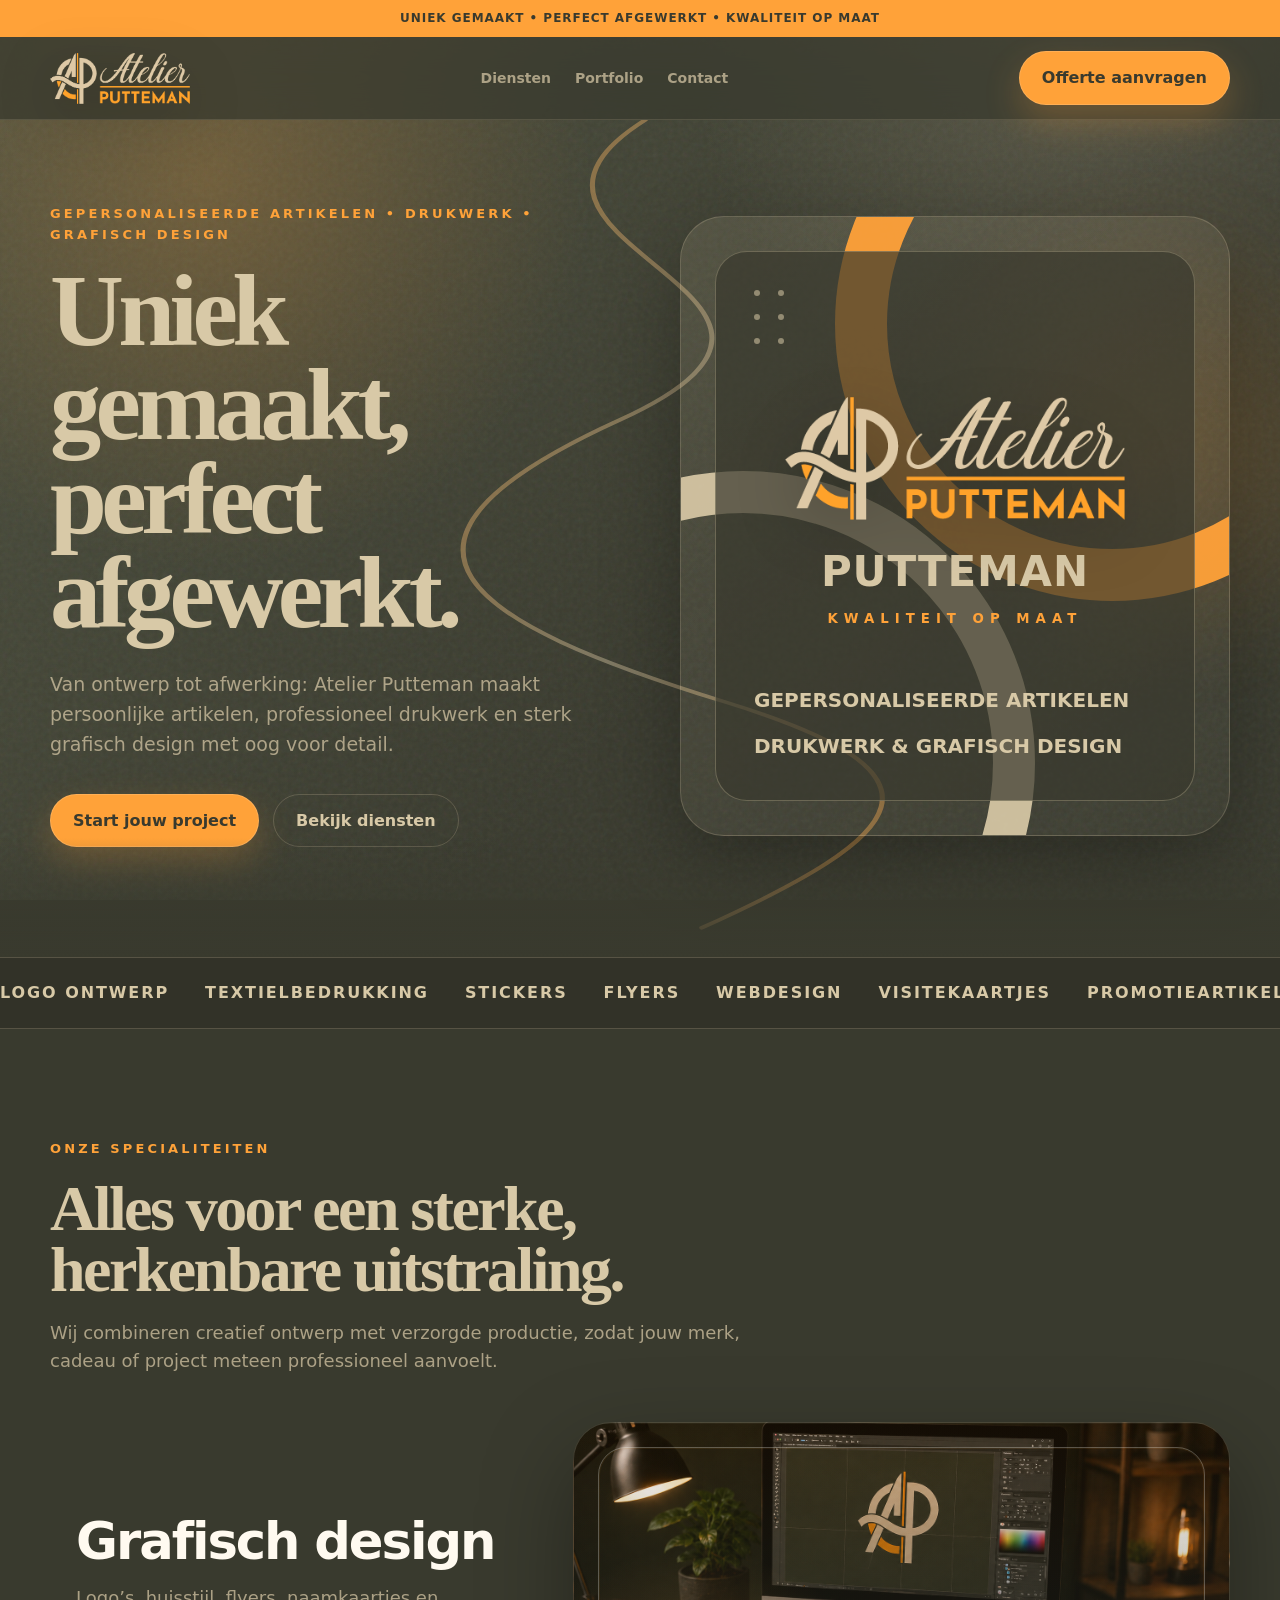
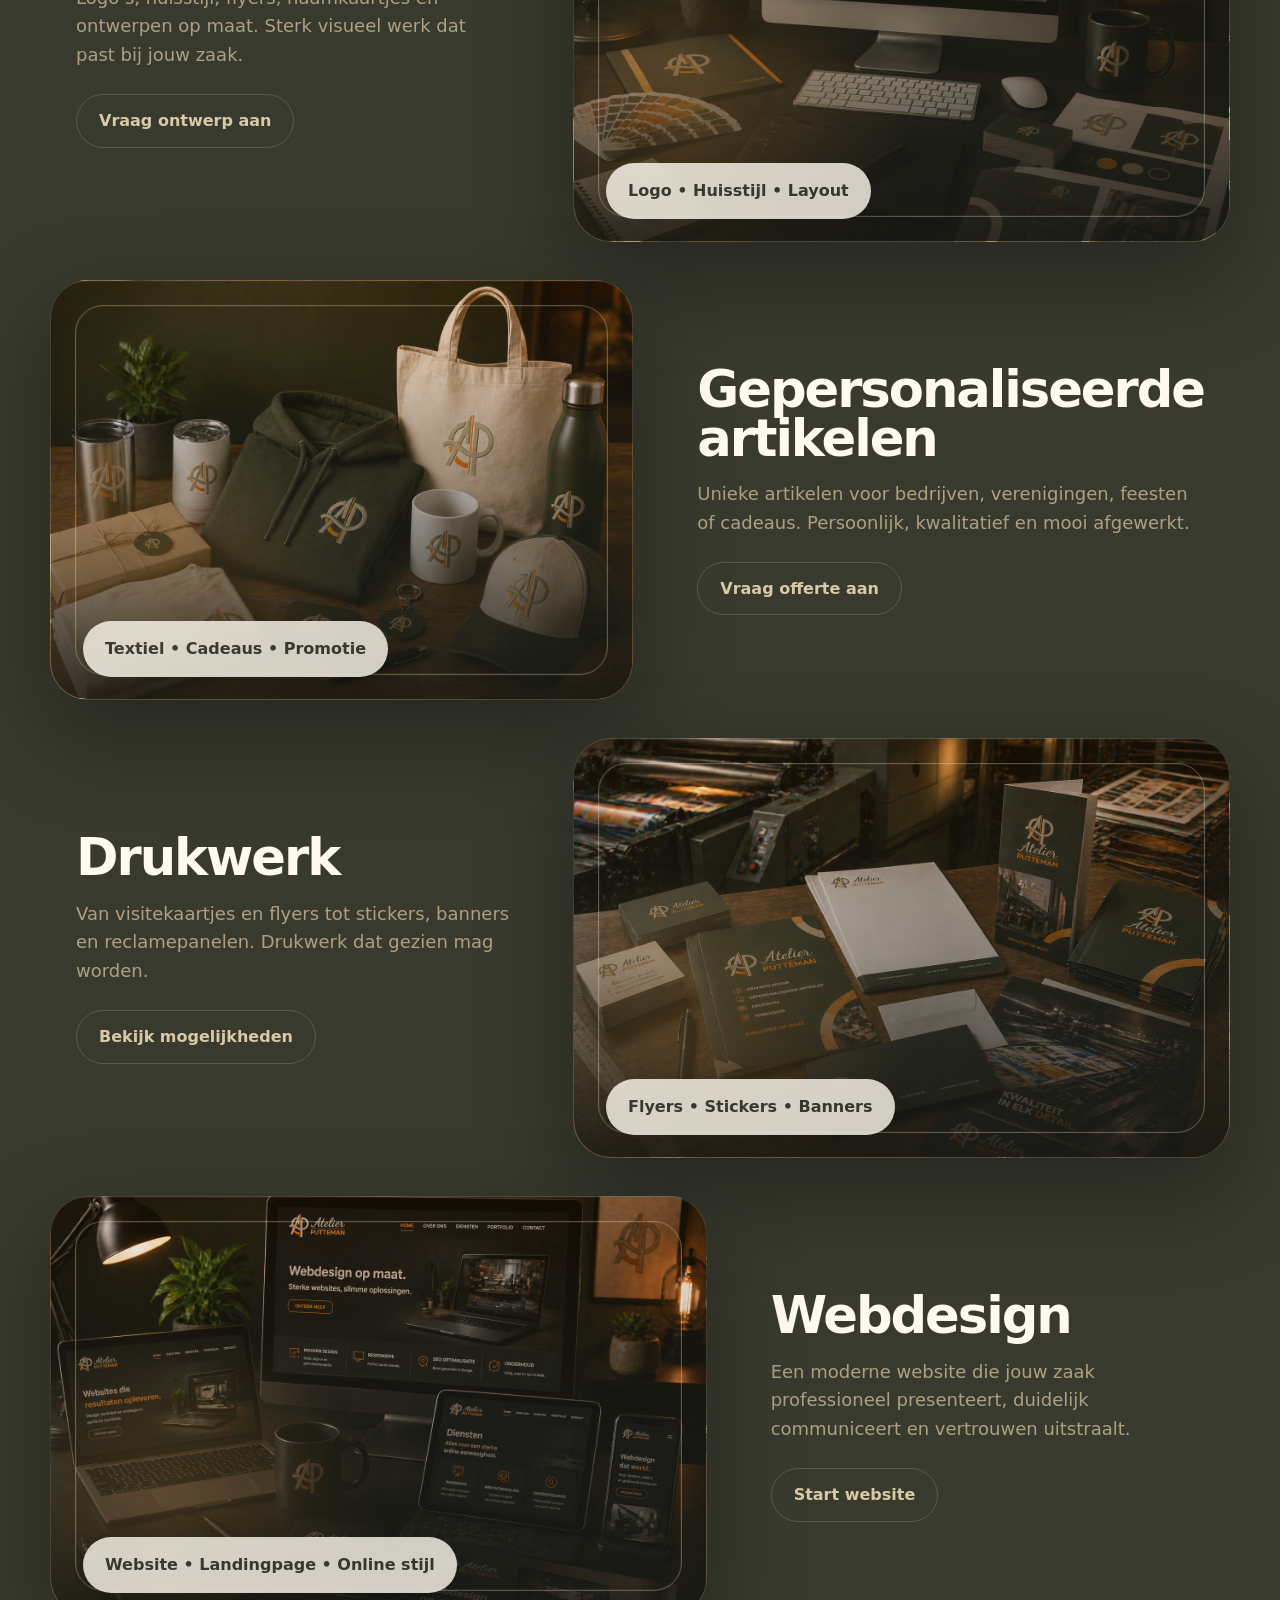
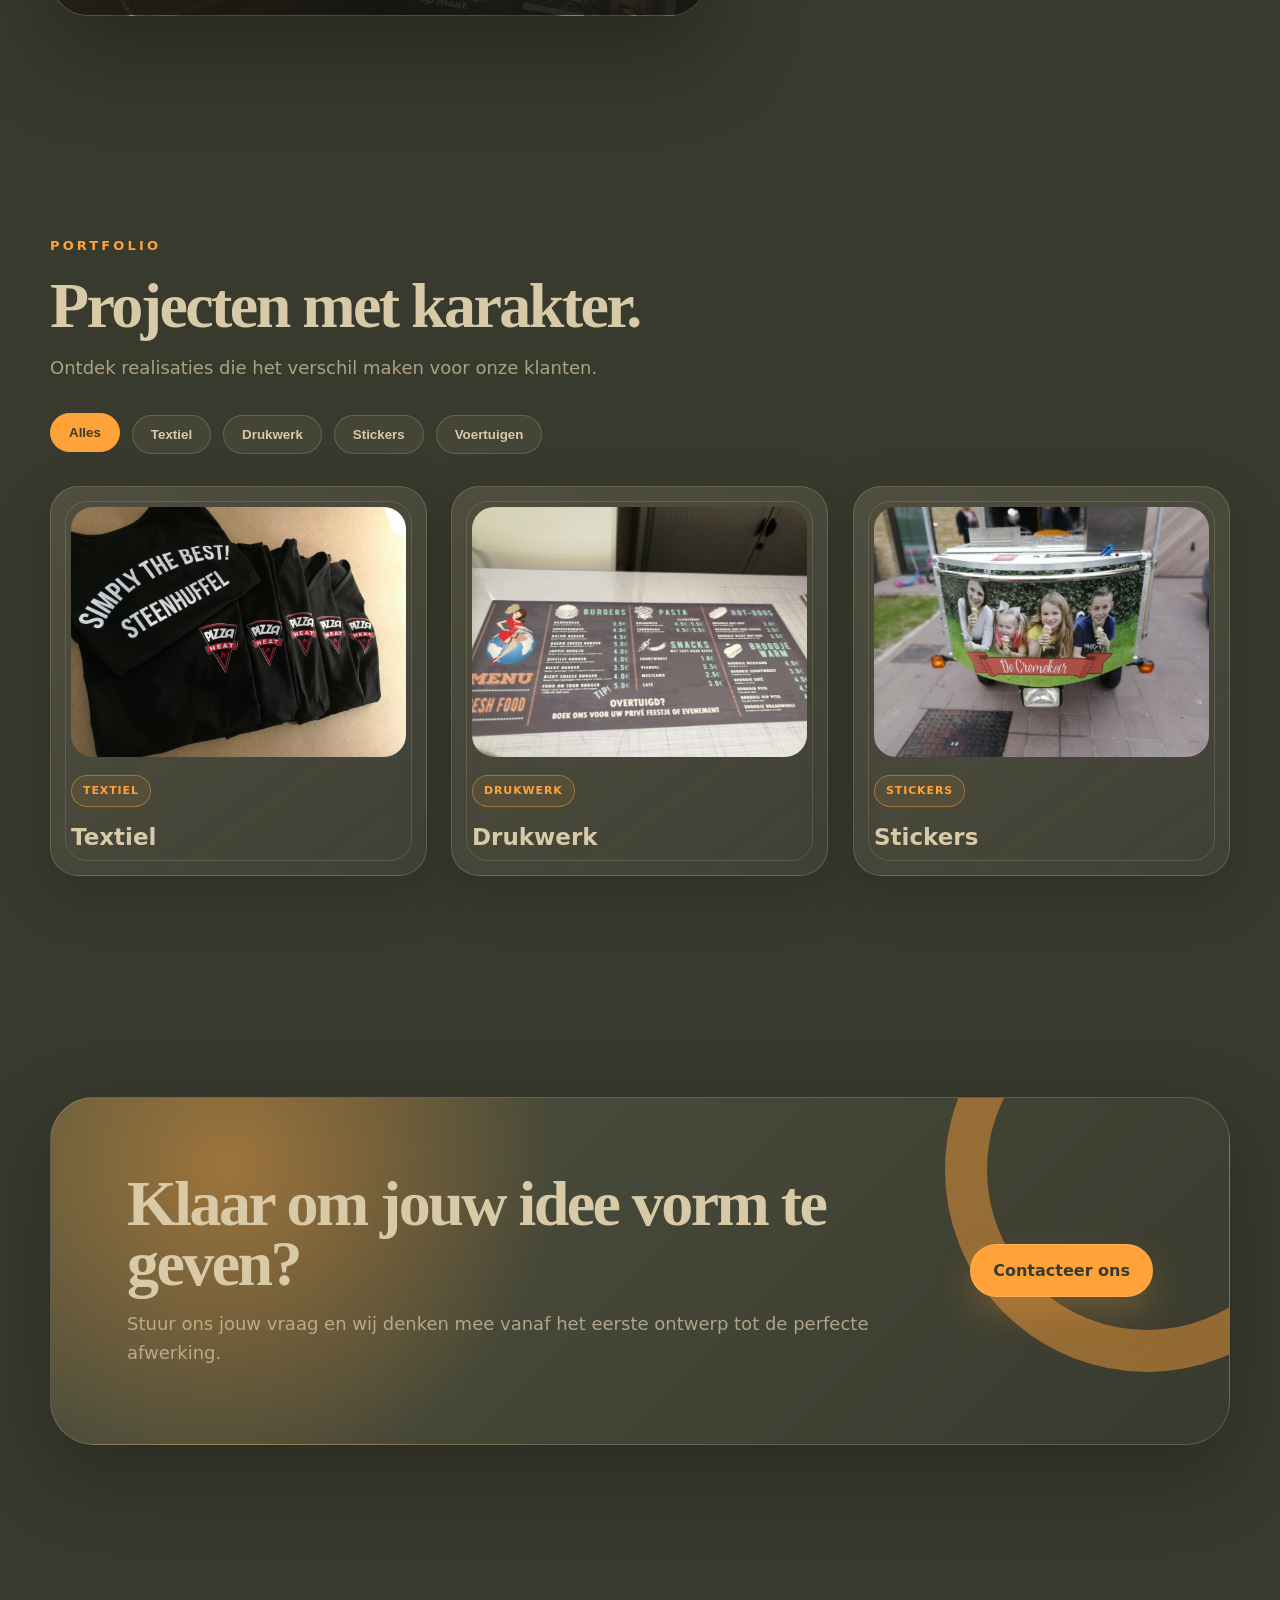
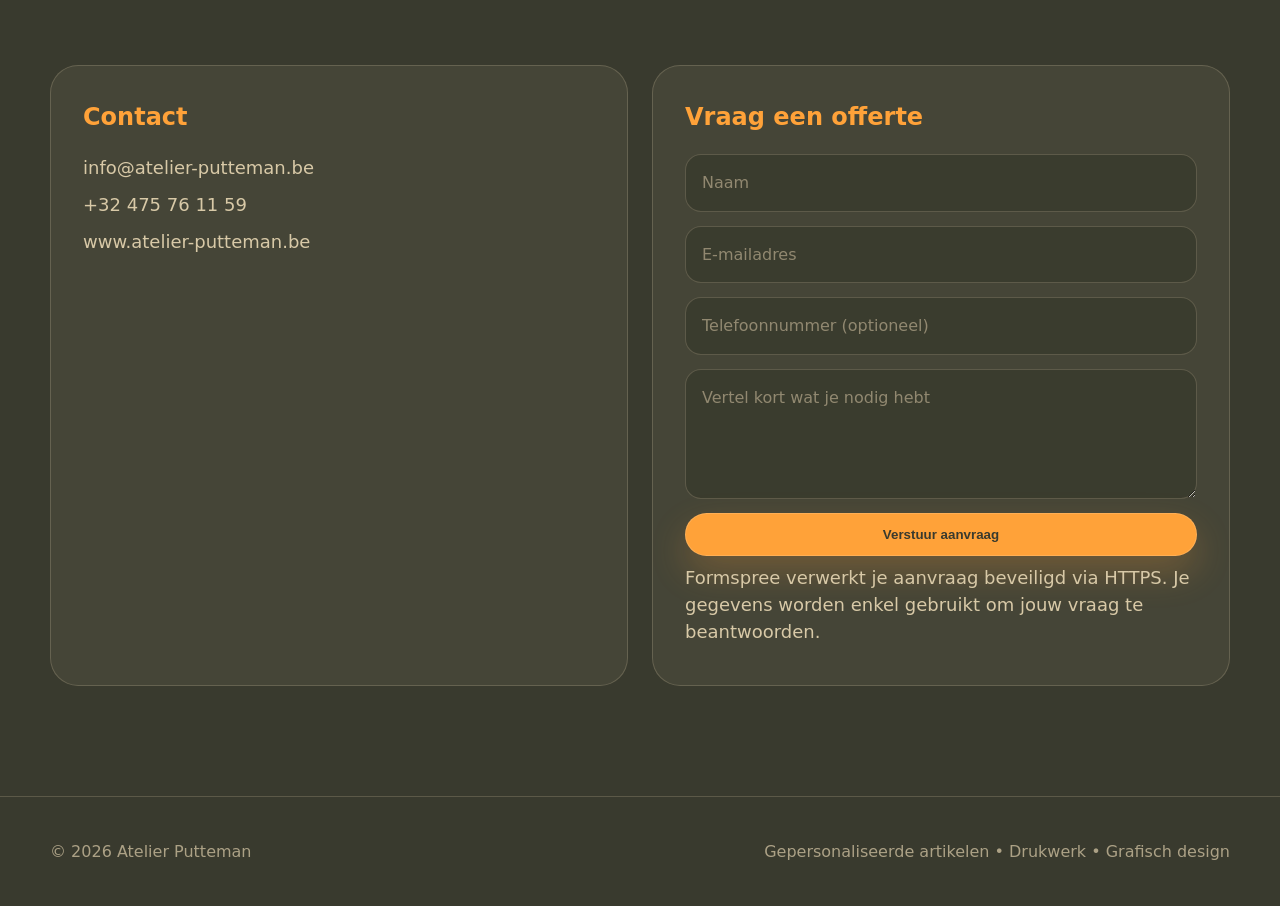
==== commit 560573cc: "up" ====
--- a/index.html
+++ b/index.html
@@ -28,7 +28,7 @@
   <meta name="twitter:card" content="summary_large_image">
 
   <!-- Browser security: werkt op GitHub Pages via HTML/meta waar mogelijk -->
-  <meta http-equiv="Content-Security-Policy" content="default-src 'self'; img-src 'self' data: https:; style-src 'self' 'unsafe-inline' https://fonts.googleapis.com; font-src 'self' https://fonts.gstatic.com; script-src 'self' 'unsafe-inline'; connect-src 'self'; frame-ancestors 'none'; base-uri 'self'; form-action 'self' mailto:; upgrade-insecure-requests;">
+  <meta http-equiv="Content-Security-Policy" content="default-src 'self'; img-src 'self' data: https:; style-src 'self' 'unsafe-inline' https://fonts.googleapis.com; font-src 'self' https://fonts.gstatic.com; script-src 'self' 'unsafe-inline'; connect-src 'self' https://formspree.io; frame-ancestors 'none'; base-uri 'self'; form-action 'self' https://formspree.io; upgrade-insecure-requests;">
   <meta http-equiv="Referrer-Policy" content="strict-origin-when-cross-origin">
   <meta http-equiv="Permissions-Policy" content="camera=(), microphone=(), geolocation=(), payment=(), usb=()">
   <meta http-equiv="X-Content-Type-Options" content="nosniff">
@@ -243,12 +243,15 @@
         </div>
         <div class="contact-card reveal">
           <h3>Vraag een offerte</h3>
-          <form action="mailto:info@atelier-putteman.be" method="post" enctype="text/plain" onsubmit="alert('Bedankt voor je aanvraag. We nemen zo snel mogelijk contact met je op.');">
+          <form action="https://formspree.io/f/xlgzbpbg" method="POST" class="secure-contact-form">
+            <input type="hidden" name="_subject" value="Nieuwe offerteaanvraag via Atelier Putteman">
             <input type="text" name="naam" autocomplete="name" placeholder="Naam" required>
             <input type="email" name="email" autocomplete="email" placeholder="E-mailadres" required>
-            <textarea name="bericht" placeholder="Vertel kort wat je nodig hebt"></textarea>
+            <input type="tel" name="telefoon" autocomplete="tel" placeholder="Telefoonnummer (optioneel)">
+            <textarea name="bericht" placeholder="Vertel kort wat je nodig hebt" required></textarea>
             <button class="btn" type="submit">Verstuur aanvraag</button>
           </form>
+          <p class="form-note">Formspree verwerkt je aanvraag beveiligd via HTTPS. Je gegevens worden enkel gebruikt om jouw vraag te beantwoorden.</p>
         </div>
       </div>
     </section>
--- a/style.css
+++ b/style.css
@@ -535,4 +535,15 @@
       .mockup { min-height: 390px; }
       .mockup-title b { font-size: 32px; }
       .nav-cta { display: none; }
-    }+    }
+
+.form-note {
+  color: rgba(216, 201, 167, .62);
+  font-size: 13px;
+  margin-top: 12px;
+  line-height: 1.5;
+}
+
+.secure-contact-form input[type="tel"] {
+  width: 100%;
+}
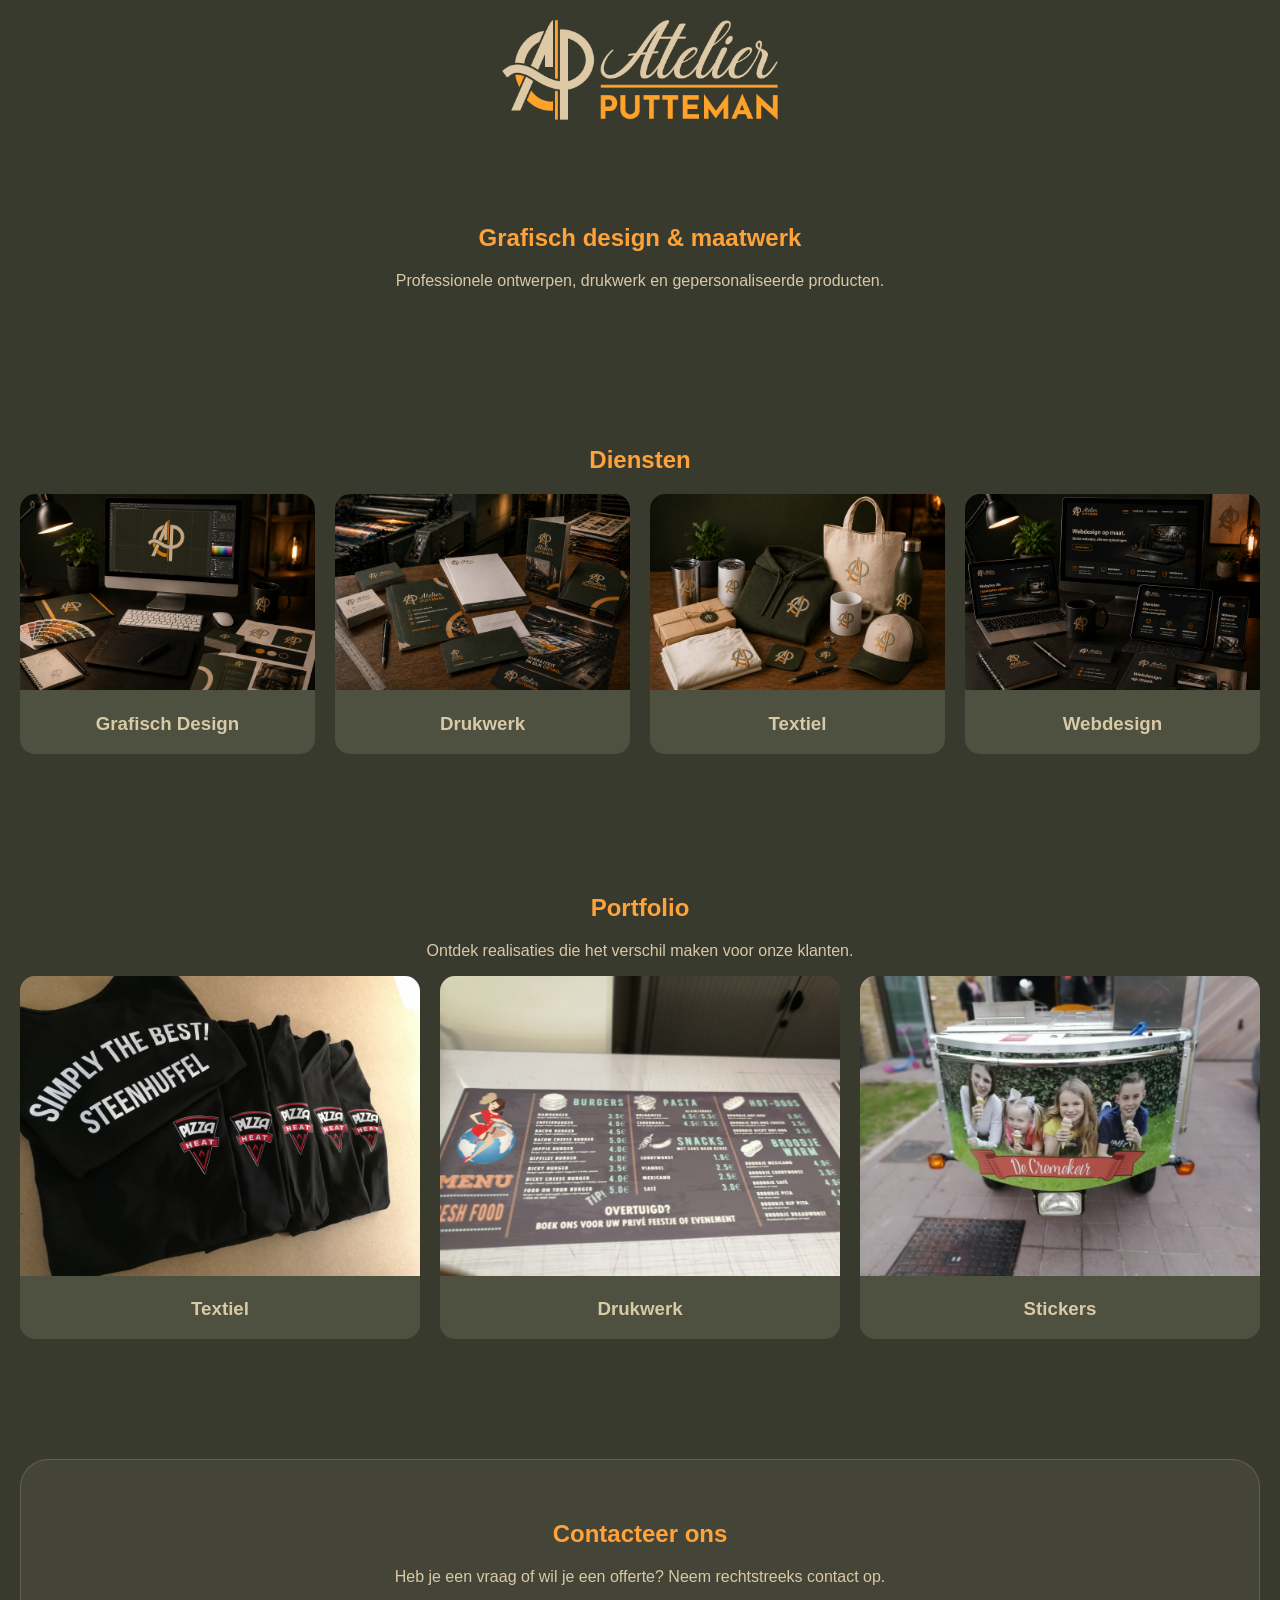
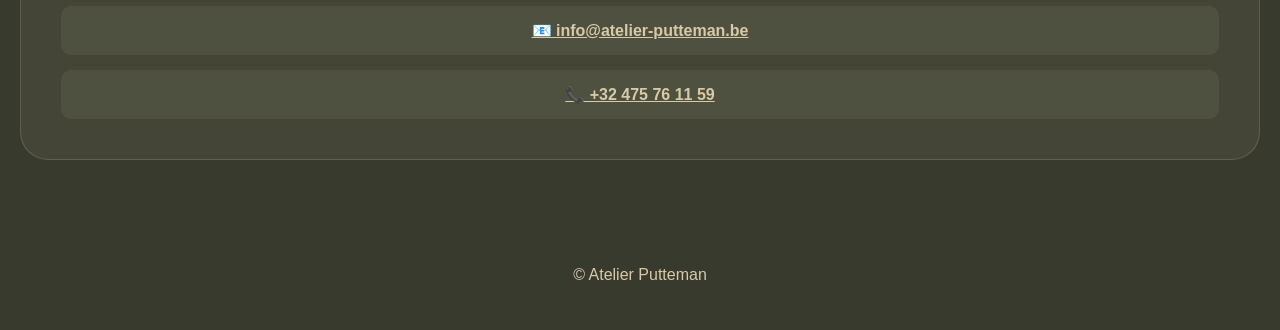
==== commit 5b249c55: "up" ====
--- a/index.html
+++ b/index.html
@@ -1,276 +1,107 @@
 <!DOCTYPE html>
 <html lang="nl">
 <head>
-  <meta charset="UTF-8" />
-  <meta name="viewport" content="width=device-width, initial-scale=1.0" />
-  <title>Atelier Putteman | Grafisch design, drukwerk, textiel & maatwerk</title>
-  <meta name="description" content="Atelier Putteman maakt grafisch design, drukwerk, textielbedrukking, stickers, webdesign en gepersonaliseerde artikelen op maat voor bedrijven en particulieren." />
+<meta charset="UTF-8">
+<meta name="viewport" content="width=device-width, initial-scale=1.0">
 
-  <!-- Basis SEO -->
-  <meta name="robots" content="index, follow, max-image-preview:large">
-  <meta name="author" content="Atelier Putteman">
-  <meta name="theme-color" content="#393a2e">
-  <link rel="canonical" href="https://www.atelier-putteman.be/">
+<title>Atelier Putteman | Grafisch design, drukwerk & maatwerk</title>
+<meta name="description" content="Grafisch design, drukwerk, textiel en maatwerk in Dendermonde en omgeving.">
 
-  <!-- Favicon -->
-  <link rel="icon" href="favicon.ico" type="image/x-icon">
-  <link rel="shortcut icon" href="favicon.ico" type="image/x-icon">
-  <link rel="apple-touch-icon" href="apple-touch-icon.png">
+<link rel="icon" href="favicon.ico">
+<link rel="apple-touch-icon" href="apple-touch-icon.png">
 
-  <!-- Social sharing -->
-  <meta property="og:type" content="website">
-  <meta property="og:locale" content="nl_BE">
-  <meta property="og:site_name" content="Atelier Putteman">
-  <meta property="og:title" content="Atelier Putteman | Grafisch design, drukwerk & maatwerk">
-  <meta property="og:description" content="Gepersonaliseerde artikelen, drukwerk, stickers, textielbedrukking, grafisch design en webdesign op maat.">
-  <meta property="og:image" content="https://www.atelier-putteman.be/logo-atelier-putteman.png">
-  <meta property="og:url" content="https://www.atelier-putteman.be/">
-  <meta name="twitter:card" content="summary_large_image">
+<link rel="stylesheet" href="style.css">
+</head>
 
-  <!-- Browser security: werkt op GitHub Pages via HTML/meta waar mogelijk -->
-  <meta http-equiv="Content-Security-Policy" content="default-src 'self'; img-src 'self' data: https:; style-src 'self' 'unsafe-inline' https://fonts.googleapis.com; font-src 'self' https://fonts.gstatic.com; script-src 'self' 'unsafe-inline'; connect-src 'self' https://formspree.io; frame-ancestors 'none'; base-uri 'self'; form-action 'self' https://formspree.io; upgrade-insecure-requests;">
-  <meta http-equiv="Referrer-Policy" content="strict-origin-when-cross-origin">
-  <meta http-equiv="Permissions-Policy" content="camera=(), microphone=(), geolocation=(), payment=(), usb=()">
-  <meta http-equiv="X-Content-Type-Options" content="nosniff">
+<body>
 
-  <!-- Lokale bedrijfsgegevens voor Google -->
-  <script type="application/ld+json">
-  {
-    "@context": "https://schema.org",
-    "@type": "LocalBusiness",
-    "name": "Atelier Putteman",
-    "url": "https://www.atelier-putteman.be/",
-    "email": "info@atelier-putteman.be",
-    "telephone": "+32475761159",
-    "description": "Grafisch design, drukwerk, textielbedrukking, stickers, webdesign en gepersonaliseerde artikelen op maat.",
-    "areaServed": ["Dendermonde", "Oost-Vlaanderen", "België"],
-    "sameAs": []
-  }
-  </script>
+<header>
+  <img src="logo-atelier-putteman.png" class="logo">
+</header>
 
-  <!-- Forceer veilige www-versie -->
+<section class="hero">
+  <h1>Grafisch design & maatwerk</h1>
+  <p>Professionele ontwerpen, drukwerk en gepersonaliseerde producten.</p>
+</section>
 
-  <link rel="preconnect" href="https://fonts.googleapis.com">
-  <link rel="preconnect" href="https://fonts.gstatic.com" crossorigin>
-  <link href="https://fonts.googleapis.com/css2?family=Inter:wght@400;500;600;700;800&family=Playfair+Display:wght@600;700&display=swap" rel="stylesheet">
-  <link rel="stylesheet" href="style.css">
-</head>
-<body>
-  <div class="grain"></div>
-  <div class="ambient-orb" id="ambientOrb"></div>
-  <div class="topbar">Uniek gemaakt • Perfect afgewerkt • Kwaliteit op maat</div>
+<section class="diensten">
+  <h2>Diensten</h2>
 
-  <header>
-    <nav class="container">
-      <a href="#home" class="brand" aria-label="Atelier Putteman home">
-        <img loading="eager" decoding="async" class="brand-logo" src="logo-atelier-putteman.png" alt="Atelier Putteman logo" onerror="this.style.display='none'; this.nextElementSibling.style.display='grid';">
-        <div class="brand-mark">AP</div>
-      </a>
-      <div class="menu">
-        <a href="#diensten">Diensten</a>
-        <a href="#portfolio">Portfolio</a>
-        <a href="#contact">Contact</a>
-      </div>
-      <a class="nav-cta" href="mailto:info@atelier-putteman.be">Offerte aanvragen</a>
-    </nav>
-  </header>
+  <div class="grid">
 
-  <main id="home">
-    <section class="hero">
-      <div class="premium-line" aria-hidden="true">
-        <svg viewBox="0 0 900 1200" preserveAspectRatio="none">
-          <defs>
-            <linearGradient id="lineGradient" x1="0" y1="0" x2="1" y2="1">
-              <stop offset="0%" stop-color="#ffa239"/>
-              <stop offset="50%" stop-color="#d8c9a7"/>
-              <stop offset="100%" stop-color="#ffa239"/>
-            </linearGradient>
-          </defs>
-          <path d="M455 0 C 260 180, 700 250, 430 430 S 280 720, 535 835 S 700 1040, 445 1200"/>
-        </svg>
-      </div>
-
-      <div class="container hero-grid">
-        <div class="reveal">
-          <div class="eyebrow">Gepersonaliseerde artikelen • Drukwerk • Grafisch design</div>
-          <h1>Uniek gemaakt, perfect afgewerkt.</h1>
-          <p>Van ontwerp tot afwerking: Atelier Putteman maakt persoonlijke artikelen, professioneel drukwerk en sterk grafisch design met oog voor detail.</p>
-          <div class="hero-actions">
-            <a class="btn magnetic" href="mailto:info@atelier-putteman.be">Start jouw project</a>
-            <a class="btn secondary magnetic" href="#diensten">Bekijk diensten</a>
-          </div>
-        </div>
-
-        <div class="hero-card reveal">
-          <div class="mockup">
-            <div class="dots" aria-hidden="true">
-              <span></span><span></span><span></span><span></span><span></span><span></span>
-            </div>
-            <div class="mockup-title">
-              <img loading="lazy" decoding="async" src="logo-atelier-putteman.png" alt="Atelier Putteman logo" onerror="this.style.display='none';">
-              <b>PUTTEMAN</b>
-              <small>KWALITEIT OP MAAT</small>
-            </div>
-            <div class="mockup-bottom">
-              <span>Gepersonaliseerde artikelen</span>
-              <span>Drukwerk & grafisch design</span>
-            </div>
-          </div>
-        </div>
-      </div>
-    </section>
-
-    <div class="marquee" aria-hidden="true">
-      <div class="marquee-track">
-        <span>Logo ontwerp</span><span>Textielbedrukking</span><span>Stickers</span><span>Flyers</span><span>Webdesign</span><span>Visitekaartjes</span><span>Promotieartikelen</span>
-        <span>Logo ontwerp</span><span>Textielbedrukking</span><span>Stickers</span><span>Flyers</span><span>Webdesign</span><span>Visitekaartjes</span><span>Promotieartikelen</span>
-      </div>
+    <div class="card">
+      <img src="grafisch-design.png">
+      <h3>Grafisch Design</h3>
     </div>
 
-    <section class="section" id="diensten">
-      <div class="container">
-        <div class="section-title reveal">
-          <div class="eyebrow">Onze specialiteiten</div>
-          <h2>Alles voor een sterke, herkenbare uitstraling.</h2>
-          <p>Wij combineren creatief ontwerp met verzorgde productie, zodat jouw merk, cadeau of project meteen professioneel aanvoelt.</p>
-        </div>
+    <div class="card">
+      <img src="drukwerk.png">
+      <h3>Drukwerk</h3>
+    </div>
 
-        <div class="services">
-          <article class="service reveal">
-            <div class="service-copy">
-              <h3>Grafisch design</h3>
-              <p>Logo’s, huisstijl, flyers, naamkaartjes en ontwerpen op maat. Sterk visueel werk dat past bij jouw zaak.</p>
-              <a class="btn secondary" href="mailto:info@atelier-putteman.be?subject=Offerte grafisch design">Vraag ontwerp aan</a>
-            </div>
-            <div class="service-visual visual-design">
-              <div class="label">Logo • Huisstijl • Layout</div>
-            </div>
-          </article>
+    <div class="card">
+      <img src="gepersonaliseerd.png">
+      <h3>Textiel</h3>
+    </div>
 
-          <article class="service reveal">
-            <div class="service-copy">
-              <h3>Gepersonaliseerde artikelen</h3>
-              <p>Unieke artikelen voor bedrijven, verenigingen, feesten of cadeaus. Persoonlijk, kwalitatief en mooi afgewerkt.</p>
-              <a class="btn secondary" href="mailto:info@atelier-putteman.be?subject=Offerte gepersonaliseerde artikelen">Vraag offerte aan</a>
-            </div>
-            <div class="service-visual visual-items">
-              <div class="label">Textiel • Cadeaus • Promotie</div>
-            </div>
-          </article>
+    <div class="card">
+      <img src="webdesign.png">
+      <h3>Webdesign</h3>
+    </div>
 
-          <article class="service reveal">
-            <div class="service-copy">
-              <h3>Drukwerk</h3>
-              <p>Van visitekaartjes en flyers tot stickers, banners en reclamepanelen. Drukwerk dat gezien mag worden.</p>
-              <a class="btn secondary" href="mailto:info@atelier-putteman.be?subject=Offerte drukwerk">Bekijk mogelijkheden</a>
-            </div>
-            <div class="service-visual visual-print">
-              <div class="label">Flyers • Stickers • Banners</div>
-            </div>
-          </article>
+  </div>
+</section>
 
-          <article class="service reveal">
-            <div class="service-copy">
-              <h3>Webdesign</h3>
-              <p>Een moderne website die jouw zaak professioneel presenteert, duidelijk communiceert en vertrouwen uitstraalt.</p>
-              <a class="btn secondary" href="mailto:info@atelier-putteman.be?subject=Offerte webdesign">Start website</a>
-            </div>
-            <div class="service-visual visual-web">
-              <div class="label">Website • Landingpage • Online stijl</div>
-            </div>
-          </article>
-        </div>
-      </div>
-    </section>
+<section class="portfolio">
+  <h2>Portfolio</h2>
+  <p>Ontdek realisaties die het verschil maken voor onze klanten.</p>
 
-    <section class="section" id="portfolio">
-      <div class="container">
-        <div class="section-title reveal">
-          <div class="eyebrow">Portfolio</div>
-          <h2>Projecten met karakter.</h2>
-          <p>Ontdek realisaties die het verschil maken voor onze klanten.</p>
-        </div>
+  <div class="grid">
 
-        <div class="portfolio-toolbar reveal">
-          <button class="filter-btn active" data-filter="all">Alles</button>
-          <button class="filter-btn" data-filter="textiel">Textiel</button>
-          <button class="filter-btn" data-filter="drukwerk">Drukwerk</button>
-          <button class="filter-btn" data-filter="stickers">Stickers</button>
-          <button class="filter-btn" data-filter="voertuigen">Voertuigen</button>
-        </div>
+    <div class="card">
+      <img src="textiel.jpg">
+      <h3>Textiel</h3>
+    </div>
 
-        <div class="portfolio-grid">
-          <div class="portfolio-card reveal" data-category="textiel">
-            <img loading="lazy" decoding="async" src="textiel.jpg" alt="Textiel" class="portfolio-img">
-            <span class="project-tag">Textiel</span>
-            <h3>Textiel</h3>
-          </div>
+    <div class="card">
+      <img src="drukwerk.jpg">
+      <h3>Drukwerk</h3>
+    </div>
 
-          <div class="portfolio-card reveal" data-category="drukwerk">
-            <img loading="lazy" decoding="async" src="drukwerk.jpg" alt="Drukwerk" class="portfolio-img">
-            <span class="project-tag">Drukwerk</span>
-            <h3>Drukwerk</h3>
-          </div>
+    <div class="card">
+      <img src="stickers.jpg">
+      <h3>Stickers</h3>
+    </div>
 
-          <div class="portfolio-card reveal" data-category="stickers voertuigen">
-            <img loading="lazy" decoding="async" src="stickers.jpg" alt="Stickers" class="portfolio-img">
-            <span class="project-tag">Stickers</span>
-            <h3>Stickers</h3>
-          </div>
-        </div>
-      </div>
-    </section>
+  </div>
+</section>
 
-    <section class="section">
-      <div class="container">
-        <div class="cta-panel reveal">
-          <div>
-            <h2>Klaar om jouw idee vorm te geven?</h2>
-            <p>Stuur ons jouw vraag en wij denken mee vanaf het eerste ontwerp tot de perfecte afwerking.</p>
-          </div>
-          <a class="btn" href="mailto:info@atelier-putteman.be">Contacteer ons</a>
-        </div>
-      </div>
-    </section>
+<section class="contact">
 
-    <section class="section" id="contact">
-      <div class="container contact-grid">
-        <div class="contact-card reveal">
-          <h3>Contact</h3>
-          <a href="mailto:info@atelier-putteman.be" aria-label="Mail naar Atelier Putteman">info@atelier-putteman.be</a>
-          <a href="tel:+32475761159" aria-label="Bel Atelier Putteman">+32 475 76 11 59</a>
-          <a href="https://www.atelier-putteman.be">www.atelier-putteman.be</a>
-        </div>
-        <div class="contact-card reveal">
-          <h3>Vraag een offerte</h3>
-          <form action="https://formspree.io/f/xlgzbpbg" method="POST" class="secure-contact-form">
-            <input type="hidden" name="_subject" value="Nieuwe offerteaanvraag via Atelier Putteman">
-            <input type="text" name="naam" autocomplete="name" placeholder="Naam" required>
-            <input type="email" name="email" autocomplete="email" placeholder="E-mailadres" required>
-            <input type="tel" name="telefoon" autocomplete="tel" placeholder="Telefoonnummer (optioneel)">
-            <textarea name="bericht" placeholder="Vertel kort wat je nodig hebt" required></textarea>
-            <button class="btn" type="submit">Verstuur aanvraag</button>
-          </form>
-          <p class="form-note">Formspree verwerkt je aanvraag beveiligd via HTTPS. Je gegevens worden enkel gebruikt om jouw vraag te beantwoorden.</p>
-        </div>
-      </div>
-    </section>
-  </main>
+  <div class="contact-box">
 
-  <div class="lightbox" id="lightbox" aria-hidden="true">
-    <div class="lightbox-content">
-      <button class="lightbox-close" id="lightboxClose" aria-label="Sluiten">×</button>
-      <img loading="lazy" decoding="async" id="lightboxImg" src="" alt="Portfolio project groot">
-      <div class="lightbox-caption" id="lightboxCaption"></div>
+    <h2>Contacteer ons</h2>
+    <p>Heb je een vraag of wil je een offerte? Neem rechtstreeks contact op.</p>
+
+    <div class="contact-links">
+      
+      <a href="mailto:info@atelier-putteman.be" class="contact-item">
+        📧 info@atelier-putteman.be
+      </a>
+
+      <a href="tel:+32475761159" class="contact-item">
+        📞 +32 475 76 11 59
+      </a>
+
     </div>
+
   </div>
 
-  <footer>
-    <div class="container footer-inner">
-      <span>© 2026 Atelier Putteman</span>
-      <span>Gepersonaliseerde artikelen • Drukwerk • Grafisch design</span>
-    </div>
-  </footer>
-  <script src="app.js"></script>
+</section>
+
+<footer>
+  <p>© Atelier Putteman</p>
+</footer>
+
 </body>
 </html>
--- a/style.css
+++ b/style.css
@@ -1,549 +1,67 @@
-:root {
-      --green: #4e513f;
-      --orange: #ffa239;
-      --dark: #393a2e;
-      --beige: #d8c9a7;
-      --white: #fffaf0;
-      --muted: rgba(216, 201, 167, .72);
-      --line: rgba(216, 201, 167, .22);
-      --shadow: 0 28px 80px rgba(0, 0, 0, .28);
-    }
-
-    * { box-sizing: border-box; margin: 0; padding: 0; }
-    html { scroll-behavior: smooth; }
-    body {
-      font-family: Inter, system-ui, sans-serif;
-      background: var(--dark);
-      color: var(--white);
-      overflow-x: hidden;
-      line-height: 1.6;
-    }
-
-    body::before {
-      content: "";
-      position: fixed;
-      inset: 0;
-      pointer-events: none;
-      background:
-        radial-gradient(circle at 16% 20%, rgba(255, 162, 57, .22), transparent 30%),
-        radial-gradient(circle at 84% 6%, rgba(216, 201, 167, .18), transparent 28%),
-        linear-gradient(135deg, var(--green), var(--dark) 62%);
-      z-index: -3;
-    }
-
-    .grain {
-      position: fixed;
-      inset: 0;
-      pointer-events: none;
-      opacity: .12;
-      z-index: -2;
-      background-image: url("data:image/svg+xml,%3Csvg viewBox='0 0 200 200' xmlns='http://www.w3.org/2000/svg'%3E%3Cfilter id='n'%3E%3CfeTurbulence type='fractalNoise' baseFrequency='.9' numOctaves='3' stitchTiles='stitch'/%3E%3C/filter%3E%3Crect width='100%25' height='100%25' filter='url(%23n)' opacity='.55'/%3E%3C/svg%3E");
-    }
-
-    .ambient-orb {
-      position: fixed;
-      width: 520px;
-      height: 520px;
-      border-radius: 50%;
-      pointer-events: none;
-      z-index: -1;
-      filter: blur(34px);
-      opacity: .20;
-      background: radial-gradient(circle, var(--orange), transparent 68%);
-      transform: translate3d(var(--x, 70vw), var(--y, 20vh), 0);
-      transition: transform .18s ease-out;
-    }
-
-    a { color: inherit; text-decoration: none; }
-    img { max-width: 100%; display: block; }
-    .container { width: min(1180px, calc(100% - 40px)); margin: 0 auto; }
-
-    .topbar {
-      background: var(--orange);
-      color: var(--dark);
-      text-align: center;
-      font-weight: 800;
-      letter-spacing: .08em;
-      text-transform: uppercase;
-      font-size: 12px;
-      padding: 9px 16px;
-    }
-
-    header {
-      position: sticky;
-      top: 0;
-      z-index: 99;
-      backdrop-filter: blur(18px);
-      background: rgba(57, 58, 46, .76);
-      border-bottom: 1px solid rgba(216, 201, 167, .16);
-    }
-
-    nav {
-      height: 82px;
-      display: flex;
-      align-items: center;
-      justify-content: space-between;
-      gap: 24px;
-    }
-
-    .brand { display: flex; align-items: center; }
-    .brand-logo {
-      width: 140px;
-      height: auto;
-      object-fit: contain;
-      filter: drop-shadow(0 14px 28px rgba(0,0,0,.35));
-    }
-    .brand-mark {
-      width: 54px;
-      height: 54px;
-      border: 2px solid var(--beige);
-      border-radius: 50%;
-      display: none;
-      place-items: center;
-      color: var(--orange);
-      font-weight: 900;
-      font-size: 22px;
-      box-shadow: inset 0 -10px 0 rgba(255, 162, 57, .18);
-    }
-
-    .menu { display: flex; align-items: center; gap: 24px; color: var(--muted); font-size: 14px; font-weight: 700; }
-    .menu a { transition: .25s ease; }
-    .menu a:hover { color: var(--orange); }
-
-    .nav-cta, .btn {
-      display: inline-flex;
-      align-items: center;
-      justify-content: center;
-      gap: 10px;
-      border-radius: 999px;
-      padding: 13px 22px;
-      background: var(--orange);
-      color: var(--dark);
-      font-weight: 900;
-      border: 1px solid rgba(255,255,255,.14);
-      box-shadow: 0 16px 36px rgba(255, 162, 57, .24);
-      transition: transform .25s ease, box-shadow .25s ease;
-    }
-    .nav-cta:hover, .btn:hover { transform: translateY(-3px); box-shadow: 0 22px 54px rgba(255, 162, 57, .30); }
-    .btn.secondary { background: transparent; color: var(--beige); border: 1px solid var(--line); box-shadow: none; }
-    .magnetic { transition: transform .18s ease; }
-
-    .hero {
-      min-height: calc(100vh - 112px);
-      display: grid;
-      place-items: center;
-      padding: 84px 0 110px;
-      position: relative;
-      overflow: hidden;
-    }
-    .hero::after {
-      content: "";
-      position: absolute;
-      bottom: -1px;
-      left: 0;
-      width: 100%;
-      height: 120px;
-      background: linear-gradient(to bottom, transparent, rgba(57,58,46,.96));
-      pointer-events: none;
-    }
-    .hero-grid { display: grid; grid-template-columns: 1.02fr .98fr; gap: 58px; align-items: center; }
-
-    .premium-line {
-      position: absolute;
-      inset: 0;
-      pointer-events: none;
-      overflow: hidden;
-      z-index: -1;
-    }
-    .premium-line svg {
-      position: absolute;
-      left: 50%;
-      top: 0;
-      width: min(920px, 120vw);
-      height: 100%;
-      transform: translateX(-50%);
-      opacity: .42;
-    }
-    .premium-line path {
-      fill: none;
-      stroke: url(#lineGradient);
-      stroke-width: 5;
-      stroke-linecap: round;
-      stroke-dasharray: 1600;
-      stroke-dashoffset: 1600;
-      animation: drawLine 3.2s ease forwards 1s;
-    }
-    @keyframes drawLine { to { stroke-dashoffset: 0; } }
-
-    .eyebrow { color: var(--orange); font-weight: 900; letter-spacing: .24em; text-transform: uppercase; font-size: 13px; margin-bottom: 18px; }
-    h1 {
-      font-family: "Playfair Display", serif;
-      font-size: clamp(54px, 8vw, 112px);
-      line-height: .92;
-      letter-spacing: -.055em;
-      color: var(--beige);
-      max-width: 760px;
-    }
-    .hero p { color: var(--muted); font-size: 19px; max-width: 620px; margin: 28px 0 34px; }
-    .hero-actions { display: flex; flex-wrap: wrap; gap: 14px; }
-
-    .hero-card {
-      position: relative;
-      min-height: 620px;
-      border: 1px solid var(--line);
-      border-radius: 44px;
-      background: linear-gradient(145deg, rgba(216,201,167,.12), rgba(255,255,255,.02));
-      box-shadow: var(--shadow);
-      overflow: hidden;
-      padding: 34px;
-      isolation: isolate;
-      transform-style: preserve-3d;
-      will-change: transform;
-      transition: transform .45s cubic-bezier(.2,.8,.2,1), box-shadow .45s ease;
-    }
-    .hero-card:hover { transform: translateY(-10px) scale(1.01); }
-    .hero-card::before {
-      content: "";
-      position: absolute;
-      width: 450px;
-      height: 450px;
-      border: 52px solid var(--orange);
-      border-radius: 50%;
-      right: -160px;
-      top: -170px;
-      opacity: .95;
-      z-index: -1;
-    }
-    .hero-card::after {
-      content: "";
-      position: absolute;
-      width: 500px;
-      height: 500px;
-      border: 42px solid var(--beige);
-      border-radius: 50%;
-      left: -230px;
-      bottom: -220px;
-      opacity: .92;
-      z-index: -1;
-    }
-    .mockup {
-      height: 100%;
-      min-height: 550px;
-      border: 1px solid rgba(216,201,167,.30);
-      background: rgba(57,58,46,.70);
-      border-radius: 32px;
-      padding: 38px;
-      display: flex;
-      flex-direction: column;
-      justify-content: space-between;
-      position: relative;
-      overflow: hidden;
-    }
-    .dots { display: grid; grid-template-columns: repeat(2, 6px); gap: 18px; opacity: .55; }
-    .dots span { width: 6px; height: 6px; border-radius: 50%; background: var(--beige); }
-    .mockup-title { align-self: center; text-align: center; }
-    .mockup-title img { max-width: 340px; margin: 0 auto 18px; filter: drop-shadow(0 18px 30px rgba(0,0,0,.24)); }
-    .mockup-title b { display:block; color: var(--beige); font-size: 42px; letter-spacing: .02em; }
-    .mockup-title small { color: var(--orange); letter-spacing: .45em; font-weight: 900; }
-    .mockup-bottom { display: grid; gap: 14px; color: var(--beige); font-weight: 800; text-transform: uppercase; font-size: 20px; }
-
-    .marquee { overflow: hidden; border-block: 1px solid var(--line); padding: 22px 0; color: var(--beige); background: rgba(0,0,0,.12); }
-    .marquee-track { display: flex; gap: 36px; width: max-content; animation: marquee 26s linear infinite; font-weight: 900; letter-spacing: .12em; text-transform: uppercase; }
-    @keyframes marquee { to { transform: translateX(-50%); } }
-
-    .section { padding: 110px 0; position: relative; }
-    .section-title { max-width: 760px; margin-bottom: 46px; }
-    .section-title h2 { font-family: "Playfair Display", serif; font-size: clamp(42px, 5vw, 72px); line-height: .96; color: var(--beige); letter-spacing: -.04em; }
-    .section-title p { color: var(--muted); margin-top: 18px; font-size: 18px; }
-
-    .services { display: grid; gap: 38px; }
-    .service {
-      display: grid;
-      grid-template-columns: .85fr 1.15fr;
-      gap: 38px;
-      align-items: center;
-      min-height: 420px;
-    }
-    .service:nth-child(even) { grid-template-columns: 1.15fr .85fr; }
-    .service:nth-child(even) .service-copy { order: 2; }
-    .service-copy { padding: 26px; }
-    .service-copy h3 { font-size: clamp(34px, 4vw, 58px); line-height: .95; color: var(--white); letter-spacing: -.04em; margin-bottom: 18px; }
-    .service-copy p { color: var(--muted); font-size: 18px; max-width: 520px; margin-bottom: 24px; }
-
-    .service-visual {
-      min-height: 420px;
-      border-radius: 38px;
-      overflow: hidden;
-      border: 1px solid rgba(216,201,167,.26);
-      background-size: cover;
-      background-position: center;
-      box-shadow: 0 34px 90px rgba(0,0,0,.34);
-      position: relative;
-      isolation: isolate;
-      transform-style: preserve-3d;
-      will-change: transform;
-      transition: transform .45s cubic-bezier(.2,.8,.2,1), box-shadow .45s ease, border-color .45s ease, filter .45s ease;
-    }
-    .service-visual::before {
-      content: "";
-      position: absolute;
-      inset: 0;
-      background:
-        linear-gradient(to top, rgba(24,25,20,.82), rgba(57,58,46,.28) 48%, rgba(255,162,57,.08)),
-        radial-gradient(circle at 18% 82%, rgba(255,162,57,.32), transparent 34%);
-      z-index: 1;
-      transition: opacity .45s ease;
-    }
-    .service-visual::after {
-      content: "";
-      position: absolute;
-      inset: 24px;
-      border: 1px solid rgba(255,250,240,.28);
-      border-radius: 28px;
-      z-index: 2;
-      pointer-events: none;
-      box-shadow: inset 0 0 0 1px rgba(255,162,57,.08);
-    }
-    .service-visual .label {
-      position: absolute;
-      left: 32px;
-      bottom: 32px;
-      background: rgba(255,250,240,.88);
-      color: var(--dark);
-      border-radius: 999px;
-      padding: 15px 22px;
-      font-weight: 900;
-      box-shadow: 0 18px 44px rgba(0,0,0,.26);
-      z-index: 3;
-      backdrop-filter: blur(12px);
-      transform: translateY(10px);
-      opacity: .92;
-      transition: transform .35s ease, opacity .35s ease, background .35s ease;
-    }
-    .service-visual:hover {
-      transform: translateY(-12px) scale(1.018);
-      box-shadow: 0 44px 110px rgba(0,0,0,.44);
-      border-color: rgba(255,162,57,.52);
-      filter: saturate(1.08) contrast(1.04);
-    }
-    .service-visual:hover .label { transform: translateY(0); opacity: 1; background: rgba(255,250,240,.96); }
-    .service-visual:hover::before { opacity: .92; }
-    .visual-design { background-image: linear-gradient(to top, rgba(57,58,46,.25), transparent), url('grafisch-design.png'); }
-    .visual-items { background-image: linear-gradient(to top, rgba(57,58,46,.25), transparent), url('gepersonaliseerd.png'); }
-    .visual-print { background-image: linear-gradient(to top, rgba(57,58,46,.25), transparent), url('drukwerk.png'); }
-    .visual-web { background-image: linear-gradient(to top, rgba(57,58,46,.25), transparent), url('webdesign.png'); }
-
-    .portfolio-toolbar {
-      display: flex;
-      flex-wrap: wrap;
-      gap: 12px;
-      margin: -14px 0 32px;
-    }
-    .filter-btn {
-      border: 1px solid var(--line);
-      background: rgba(216,201,167,.08);
-      color: var(--beige);
-      border-radius: 999px;
-      padding: 11px 18px;
-      font-weight: 900;
-      cursor: pointer;
-      transition: .25s ease;
-    }
-    .filter-btn.active, .filter-btn:hover {
-      background: var(--orange);
-      color: var(--dark);
-      border-color: var(--orange);
-      transform: translateY(-2px);
-    }
-    .portfolio-grid {
-      display: grid;
-      grid-template-columns: repeat(3, 1fr);
-      gap: 24px;
-    }
-    .portfolio-card {
-      min-height: 380px;
-      border-radius: 28px;
-      background: linear-gradient(145deg, rgba(216,201,167,.14), rgba(255,255,255,.04));
-      border: 1px solid var(--line);
-      padding: 20px;
-      display: flex;
-      flex-direction: column;
-      justify-content: flex-start;
-      box-shadow: 0 18px 55px rgba(0,0,0,.18);
-      transition: transform .28s ease, border-color .28s ease, box-shadow .28s ease;
-      overflow: hidden;
-      position: relative;
-      transform-style: preserve-3d;
-      will-change: transform;
-    }
-    .portfolio-card::before {
-      content: "";
-      position: absolute;
-      inset: 14px;
-      border: 1px solid rgba(216,201,167,.18);
-      border-radius: 22px;
-      pointer-events: none;
-      z-index: 2;
-    }
-    .portfolio-card::after {
-      content: "";
-      position: absolute;
-      inset: 0;
-      background: radial-gradient(circle at var(--mx, 50%) var(--my, 50%), rgba(255,162,57,.18), transparent 34%);
-      opacity: 0;
-      transition: opacity .25s ease;
-      pointer-events: none;
-      z-index: 1;
-    }
-    .portfolio-card:hover {
-      transform: translateY(-10px) scale(1.01);
-      border-color: rgba(255,162,57,.42);
-      box-shadow: 0 28px 80px rgba(0,0,0,.26);
-    }
-    .portfolio-card:hover::after { opacity: 1; }
-    .portfolio-card > * { position: relative; z-index: 3; }
-    .portfolio-img {
-      width: 100%;
-      height: 250px;
-      object-fit: cover;
-      border-radius: 22px;
-      margin-bottom: 18px;
-      transition: transform .55s cubic-bezier(.2,.8,.2,1), filter .4s ease;
-      cursor: zoom-in;
-    }
-    .portfolio-card:hover .portfolio-img { transform: scale(1.06); filter: contrast(1.04) saturate(1.08); }
-    .project-tag {
-      display: inline-flex;
-      width: fit-content;
-      border: 1px solid rgba(255,162,57,.45);
-      color: var(--orange);
-      border-radius: 999px;
-      padding: 6px 11px;
-      font-size: 11px;
-      font-weight: 900;
-      letter-spacing: .08em;
-      text-transform: uppercase;
-      margin-bottom: 12px;
-      background: rgba(255,162,57,.08);
-    }
-    .portfolio-card h3 { color: var(--beige); font-size: 23px; }
-    .portfolio-card p { color: var(--muted); font-size: 14px; margin-top: 8px; }
-    .portfolio-card.is-hidden { display: none; }
-
-    .lightbox {
-      position: fixed;
-      inset: 0;
-      z-index: 9999;
-      background: rgba(12,13,10,.92);
-      backdrop-filter: blur(16px);
-      display: none;
-      align-items: center;
-      justify-content: center;
-      padding: 28px;
-    }
-    .lightbox.active { display: flex; }
-    .lightbox-content { width: min(1100px, 100%); position: relative; }
-    .lightbox img {
-      width: 100%;
-      max-height: 78vh;
-      object-fit: contain;
-      border-radius: 28px;
-      border: 1px solid var(--line);
-      box-shadow: 0 44px 110px rgba(0,0,0,.55);
-    }
-    .lightbox-caption { color: var(--beige); margin-top: 16px; font-weight: 900; text-align: center; }
-    .lightbox-close {
-      position: absolute;
-      right: -12px;
-      top: -54px;
-      width: 44px;
-      height: 44px;
-      border-radius: 50%;
-      border: 1px solid var(--line);
-      background: rgba(216,201,167,.10);
-      color: var(--beige);
-      font-size: 28px;
-      cursor: pointer;
-    }
-
-    .cta-panel {
-      border-radius: 44px;
-      padding: clamp(38px, 6vw, 76px);
-      background:
-        radial-gradient(circle at 15% 20%, rgba(255,162,57,.46), transparent 32%),
-        linear-gradient(135deg, var(--green), var(--dark));
-      border: 1px solid var(--line);
-      box-shadow: var(--shadow);
-      display: grid;
-      grid-template-columns: 1fr auto;
-      align-items: center;
-      gap: 26px;
-      overflow: hidden;
-      position: relative;
-    }
-    .cta-panel::after {
-      content: "";
-      position: absolute;
-      width: 320px;
-      height: 320px;
-      border: 42px solid var(--orange);
-      border-radius: 50%;
-      right: -120px;
-      top: -130px;
-      opacity: .45;
-    }
-    .cta-panel h2 { position: relative; z-index: 1; color: var(--beige); font-family: "Playfair Display", serif; font-size: clamp(42px, 5vw, 76px); line-height: .94; letter-spacing: -.04em; }
-    .cta-panel p { position: relative; z-index: 1; color: var(--muted); margin-top: 16px; font-size: 18px; }
-    .cta-panel .btn { position: relative; z-index: 1; }
-
-    .contact-grid { display: grid; grid-template-columns: 1fr 1fr; gap: 24px; }
-    .contact-card {
-      border: 1px solid var(--line);
-      background: rgba(216,201,167,.08);
-      border-radius: 28px;
-      padding: 32px;
-    }
-    .contact-card h3 { color: var(--orange); margin-bottom: 18px; font-size: 24px; }
-    .contact-card p, .contact-card a { color: var(--beige); font-size: 18px; display: block; margin: 8px 0; }
-
-    form { display: grid; gap: 14px; }
-    input, textarea {
-      width: 100%;
-      border: 1px solid var(--line);
-      background: rgba(57,58,46,.78);
-      color: var(--white);
-      border-radius: 16px;
-      padding: 15px 16px;
-      font: inherit;
-      outline: none;
-    }
-    textarea { min-height: 130px; resize: vertical; }
-    input::placeholder, textarea::placeholder { color: rgba(216,201,167,.55); }
-
-    footer { padding: 42px 0; border-top: 1px solid var(--line); color: var(--muted); }
-    .footer-inner { display: flex; justify-content: space-between; align-items: center; gap: 18px; flex-wrap: wrap; }
-
-    .reveal { opacity: 0; transform: translateY(34px); transition: opacity .8s ease, transform .8s ease; }
-    .reveal.visible { opacity: 1; transform: translateY(0); }
-
-    @media (max-width: 920px) {
-      .menu { display: none; }
-      .hero-grid, .service, .service:nth-child(even), .contact-grid, .cta-panel { grid-template-columns: 1fr; }
-      .service:nth-child(even) .service-copy { order: 0; }
-      .portfolio-grid { grid-template-columns: 1fr; }
-      .hero-card { min-height: 460px; }
-      .mockup { min-height: 390px; }
-      .mockup-title b { font-size: 32px; }
-      .nav-cta { display: none; }
-    }
-
-.form-note {
-  color: rgba(216, 201, 167, .62);
-  font-size: 13px;
-  margin-top: 12px;
-  line-height: 1.5;
+body {
+  margin:0;
+  font-family:Arial;
+  background:#393a2e;
+  color:#d8c9a7;
+  text-align:center;
 }
 
-.secure-contact-form input[type="tel"] {
-  width: 100%;
+.logo {
+  height:100px;
+  margin:20px;
 }
+
+section {
+  padding:60px 20px;
+}
+
+h1,h2 {
+  color:#ffa239;
+}
+
+.grid {
+  display:grid;
+  grid-template-columns:repeat(auto-fit,minmax(250px,1fr));
+  gap:20px;
+}
+
+.card {
+  background:#4e513f;
+  border-radius:15px;
+  overflow:hidden;
+}
+
+.card img {
+  width:100%;
+}
+
+.contact-box {
+  border:1px solid rgba(216,201,167,.2);
+  background:rgba(216,201,167,.08);
+  border-radius:28px;
+  padding:40px;
+}
+
+.contact-links {
+  display:flex;
+  flex-direction:column;
+  gap:15px;
+  margin-top:20px;
+}
+
+.contact-item {
+  padding:15px;
+  border-radius:10px;
+  background:#4e513f;
+  color:#d8c9a7;
+  font-weight:bold;
+}
+
+.contact-item:hover {
+  background:#ffa239;
+  color:#393a2e;
+}
+
+footer {
+  padding:30px;
+}
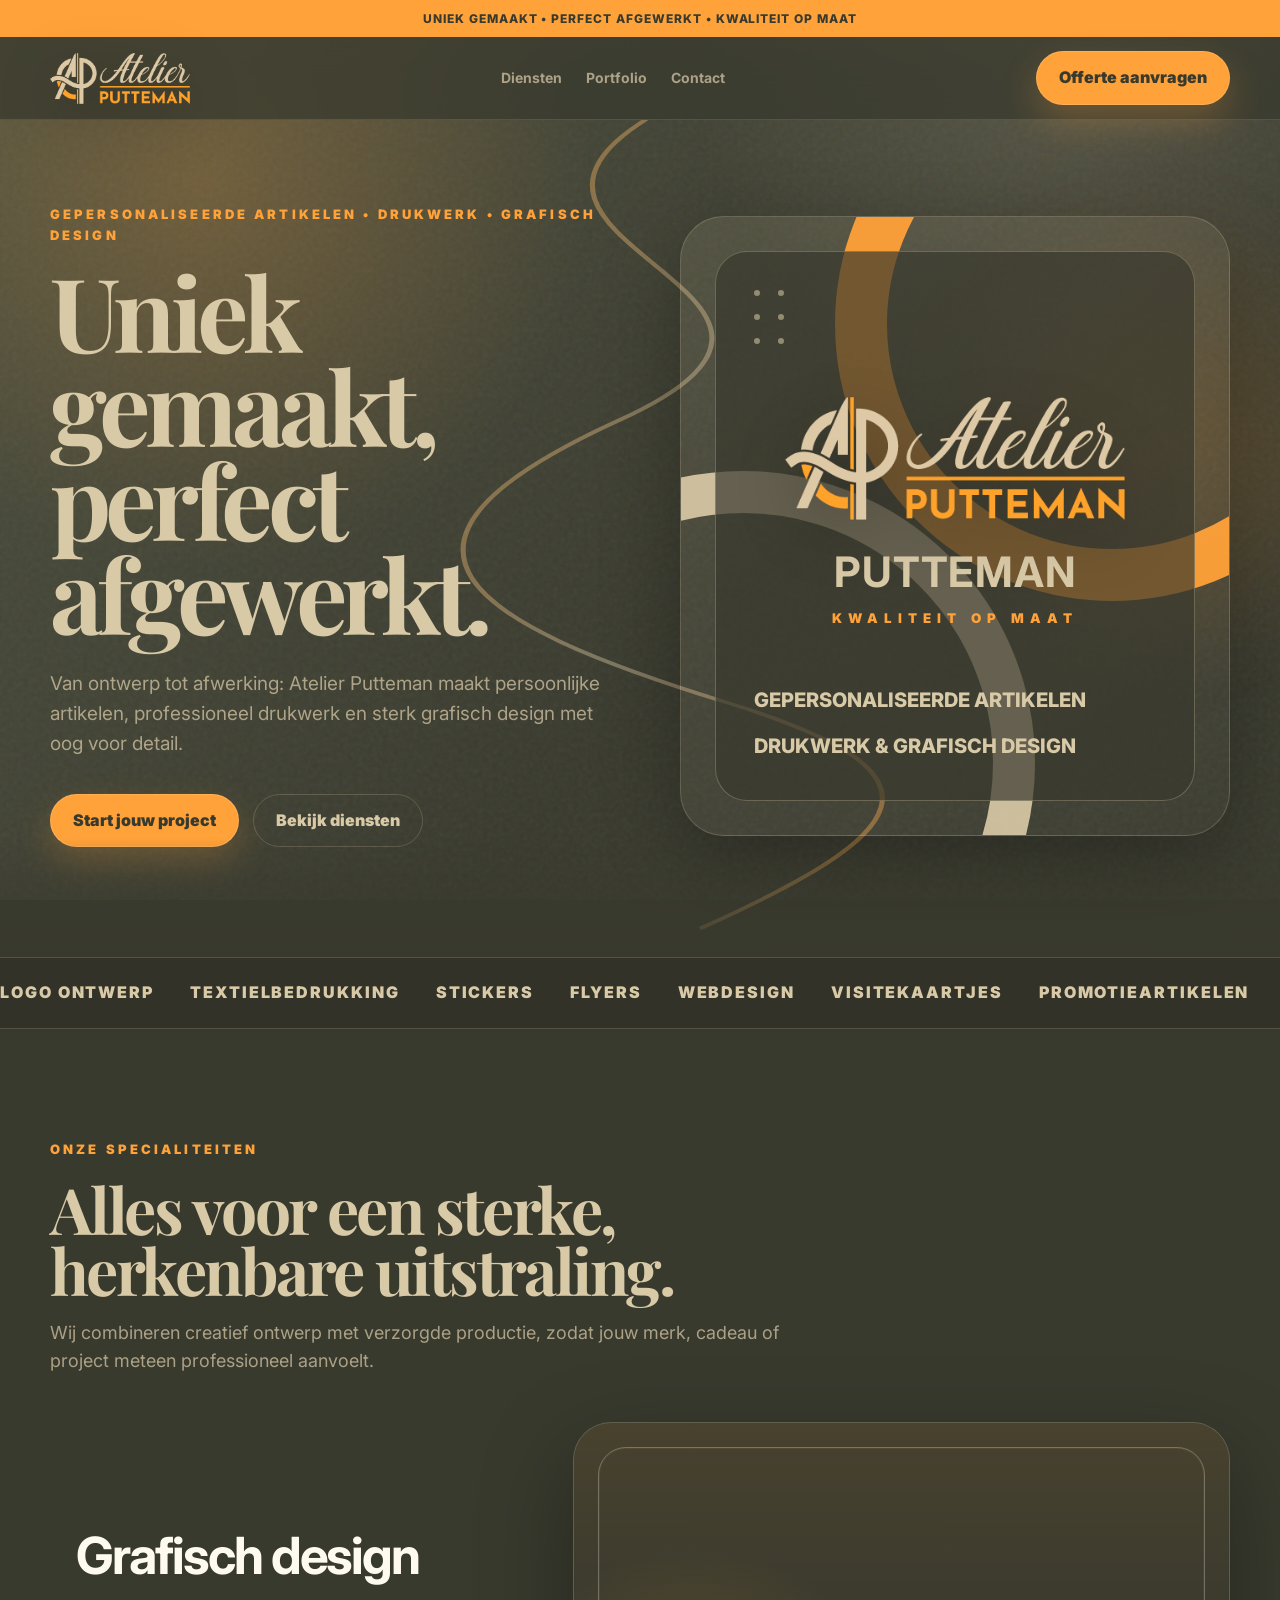
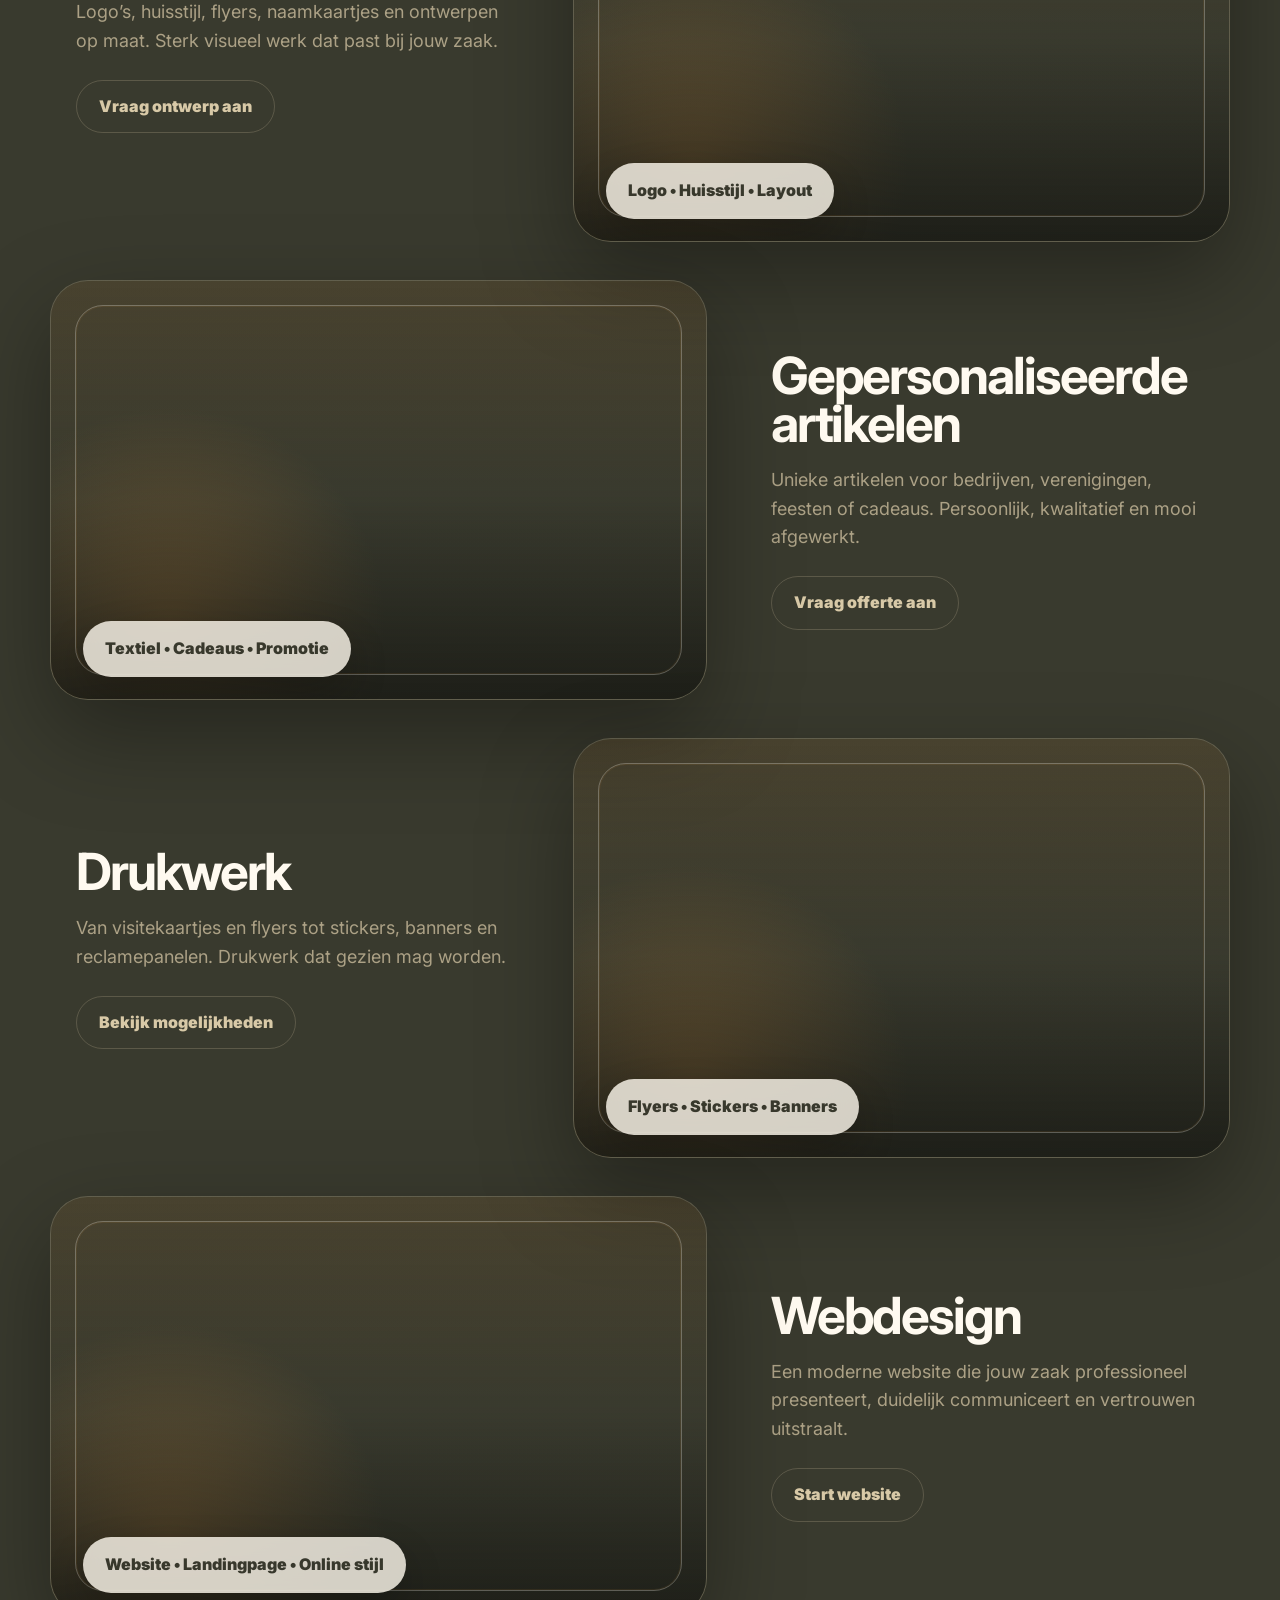
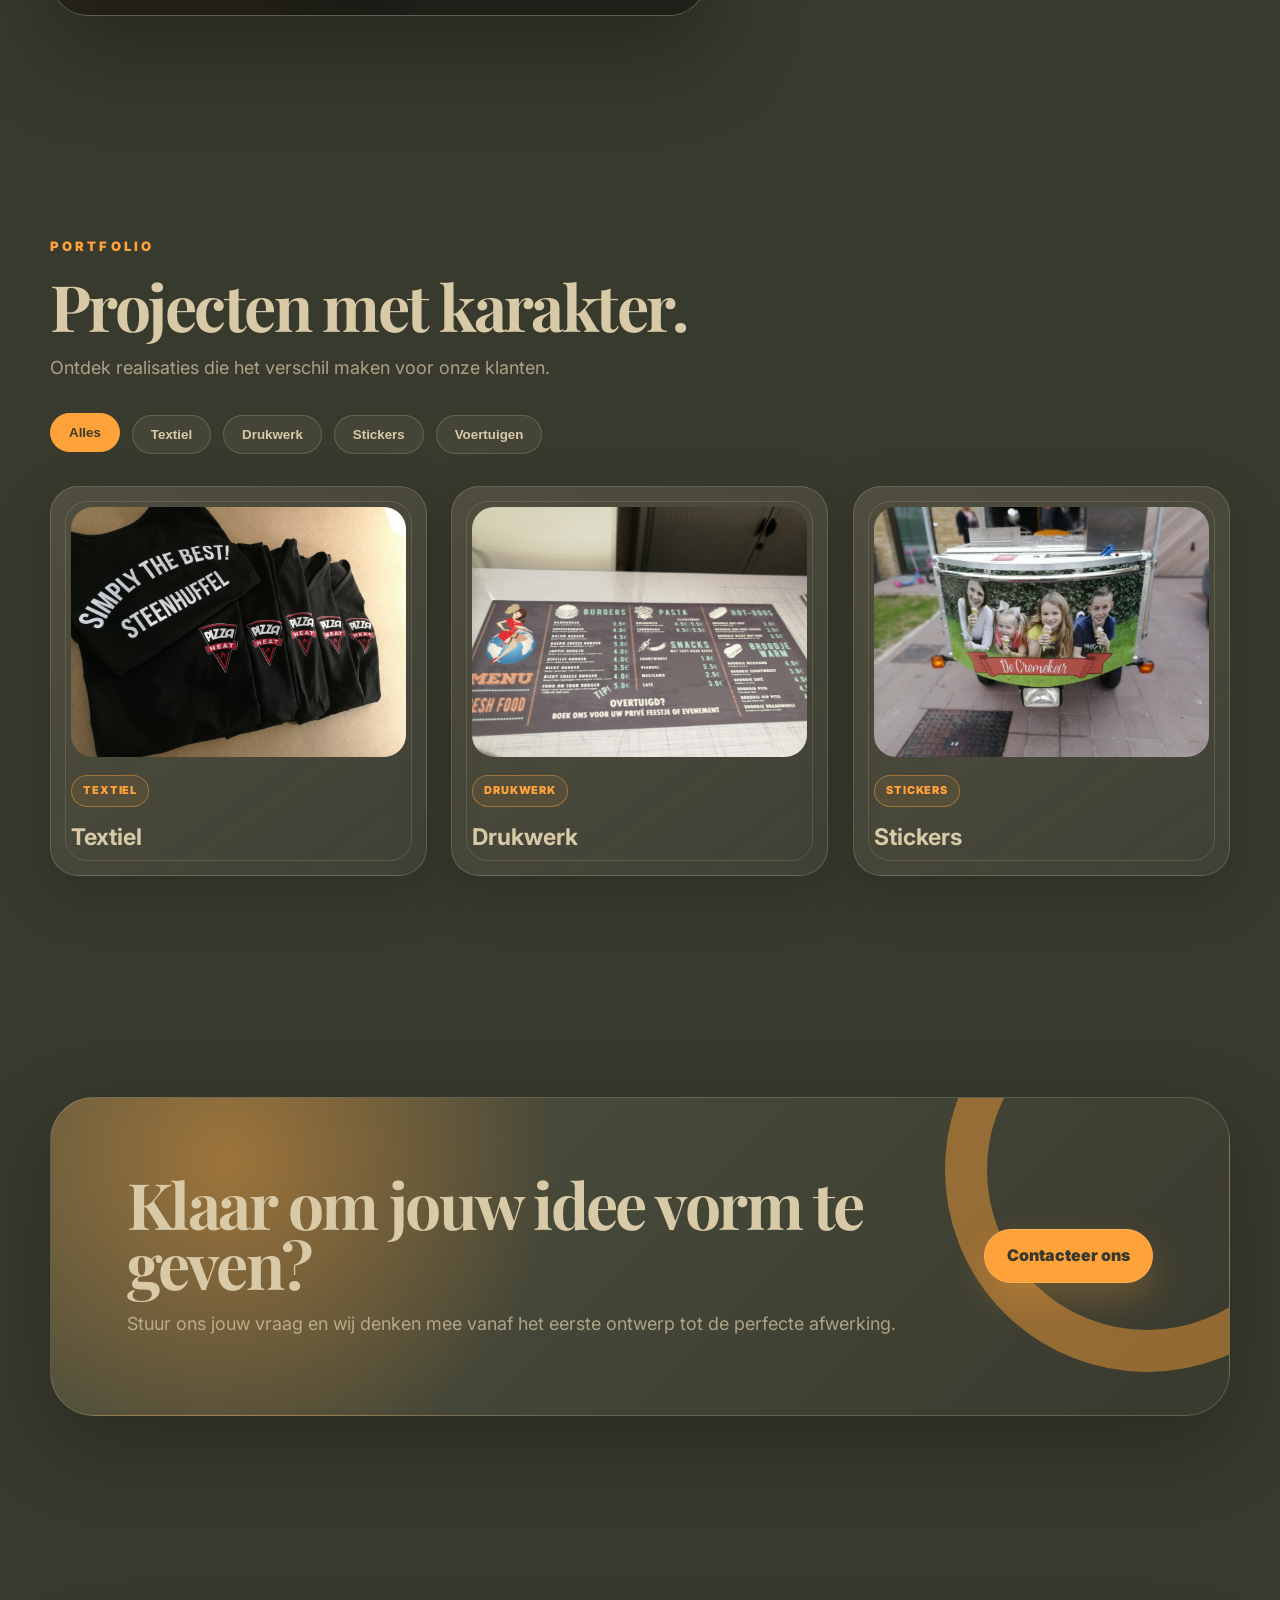
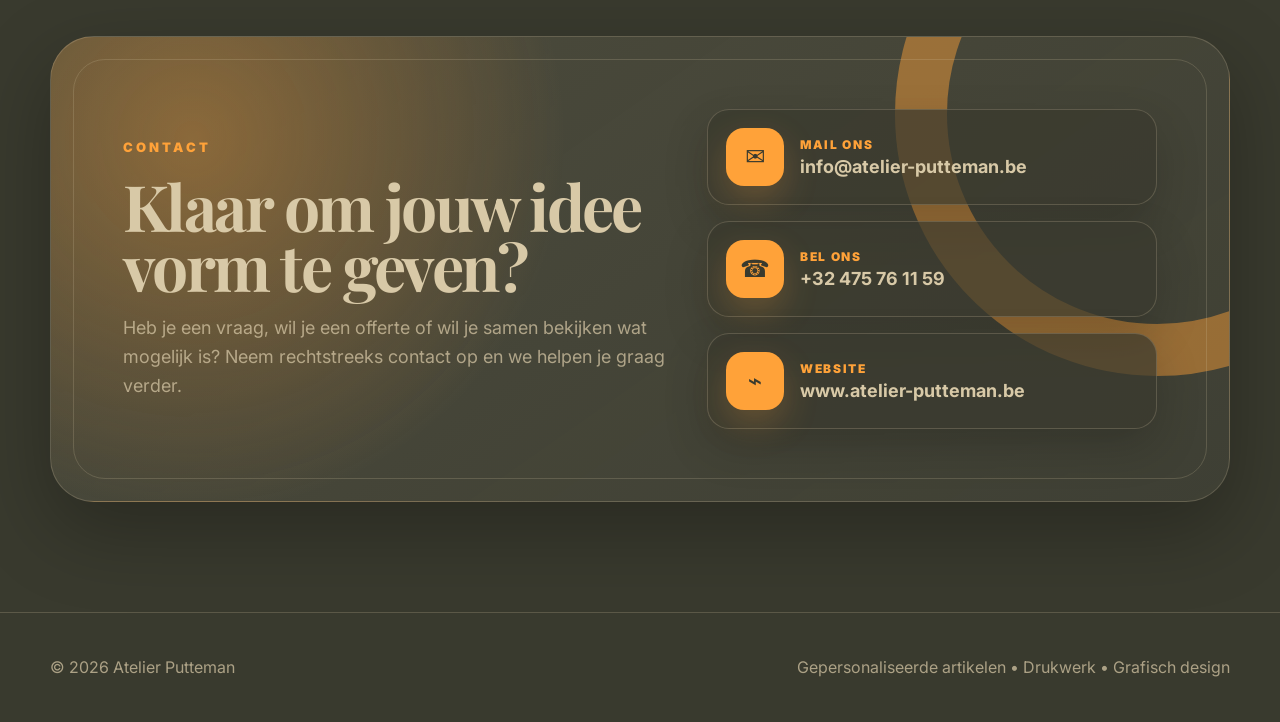
==== commit 3b1014af: "up" ====
--- a/index.html
+++ b/index.html
@@ -1,107 +1,262 @@
 <!DOCTYPE html>
 <html lang="nl">
 <head>
-<meta charset="UTF-8">
-<meta name="viewport" content="width=device-width, initial-scale=1.0">
-
-<title>Atelier Putteman | Grafisch design, drukwerk & maatwerk</title>
-<meta name="description" content="Grafisch design, drukwerk, textiel en maatwerk in Dendermonde en omgeving.">
-
-<link rel="icon" href="favicon.ico">
-<link rel="apple-touch-icon" href="apple-touch-icon.png">
-
-<link rel="stylesheet" href="style.css">
+  <meta charset="UTF-8" />
+  <meta name="viewport" content="width=device-width, initial-scale=1.0" />
+  <title>Atelier Putteman | Gepersonaliseerde artikelen, drukwerk & grafisch design</title>
+  <meta name="description" content="Atelier Putteman maakt gepersonaliseerde artikelen, drukwerk, grafisch design en websites op maat. Uniek gemaakt, perfect afgewerkt." />
+  <meta name="robots" content="index, follow, max-image-preview:large">
+  <meta name="author" content="Atelier Putteman">
+  <meta name="theme-color" content="#393a2e">
+  <link rel="canonical" href="https://www.atelier-putteman.be/">
+  <link rel="icon" href="assets/icons/favicon.ico" type="image/x-icon">
+  <link rel="shortcut icon" href="assets/icons/favicon.ico" type="image/x-icon">
+  <link rel="apple-touch-icon" href="assets/icons/apple-touch-icon.png">
+  <meta property="og:type" content="website">
+  <meta property="og:locale" content="nl_BE">
+  <meta property="og:site_name" content="Atelier Putteman">
+  <meta property="og:title" content="Atelier Putteman | Grafisch design, drukwerk & maatwerk">
+  <meta property="og:description" content="Gepersonaliseerde artikelen, drukwerk, stickers, textielbedrukking, grafisch design en webdesign op maat.">
+  <meta property="og:image" content="https://www.atelier-putteman.be/assets/img/logo-atelier-putteman.png">
+  <meta property="og:url" content="https://www.atelier-putteman.be/">
+  <meta name="twitter:card" content="summary_large_image">
+
+  <link rel="preconnect" href="https://fonts.googleapis.com">
+  <link rel="preconnect" href="https://fonts.gstatic.com" crossorigin>
+  <link href="https://fonts.googleapis.com/css2?family=Inter:wght@400;500;600;700;800&family=Playfair+Display:wght@600;700&display=swap" rel="stylesheet">
+  <link rel="stylesheet" href="assets/css/style.css">
 </head>
-
 <body>
-
-<header>
-  <img src="logo-atelier-putteman.png" class="logo">
-</header>
-
-<section class="hero">
-  <h1>Grafisch design & maatwerk</h1>
-  <p>Professionele ontwerpen, drukwerk en gepersonaliseerde producten.</p>
-</section>
-
-<section class="diensten">
-  <h2>Diensten</h2>
-
-  <div class="grid">
-
-    <div class="card">
-      <img src="grafisch-design.png">
-      <h3>Grafisch Design</h3>
+  <div class="grain"></div>
+  <div class="ambient-orb" id="ambientOrb"></div>
+  <div class="topbar">Uniek gemaakt • Perfect afgewerkt • Kwaliteit op maat</div>
+
+  <header>
+    <nav class="container">
+      <a href="#home" class="brand" aria-label="Atelier Putteman home">
+        <img class="brand-logo" src="assets/img/logo-atelier-putteman.png" alt="Atelier Putteman logo" onerror="this.style.display='none'; this.nextElementSibling.style.display='grid';">
+        <div class="brand-mark">AP</div>
+      </a>
+      <div class="menu">
+        <a href="#diensten">Diensten</a>
+        <a href="#portfolio">Portfolio</a>
+        <a href="#contact">Contact</a>
+      </div>
+      <a class="nav-cta" href="mailto:info@atelier-putteman.be">Offerte aanvragen</a>
+    </nav>
+  </header>
+
+  <main id="home">
+    <section class="hero">
+      <div class="premium-line" aria-hidden="true">
+        <svg viewBox="0 0 900 1200" preserveAspectRatio="none">
+          <defs>
+            <linearGradient id="lineGradient" x1="0" y1="0" x2="1" y2="1">
+              <stop offset="0%" stop-color="#ffa239"/>
+              <stop offset="50%" stop-color="#d8c9a7"/>
+              <stop offset="100%" stop-color="#ffa239"/>
+            </linearGradient>
+          </defs>
+          <path d="M455 0 C 260 180, 700 250, 430 430 S 280 720, 535 835 S 700 1040, 445 1200"/>
+        </svg>
+      </div>
+
+      <div class="container hero-grid">
+        <div class="reveal">
+          <div class="eyebrow">Gepersonaliseerde artikelen • Drukwerk • Grafisch design</div>
+          <h1>Uniek gemaakt, perfect afgewerkt.</h1>
+          <p>Van ontwerp tot afwerking: Atelier Putteman maakt persoonlijke artikelen, professioneel drukwerk en sterk grafisch design met oog voor detail.</p>
+          <div class="hero-actions">
+            <a class="btn magnetic" href="mailto:info@atelier-putteman.be">Start jouw project</a>
+            <a class="btn secondary magnetic" href="#diensten">Bekijk diensten</a>
+          </div>
+        </div>
+
+        <div class="hero-card reveal">
+          <div class="mockup">
+            <div class="dots" aria-hidden="true">
+              <span></span><span></span><span></span><span></span><span></span><span></span>
+            </div>
+            <div class="mockup-title">
+              <img src="assets/img/logo-atelier-putteman.png" alt="Atelier Putteman logo" onerror="this.style.display='none';">
+              <b>PUTTEMAN</b>
+              <small>KWALITEIT OP MAAT</small>
+            </div>
+            <div class="mockup-bottom">
+              <span>Gepersonaliseerde artikelen</span>
+              <span>Drukwerk & grafisch design</span>
+            </div>
+          </div>
+        </div>
+      </div>
+    </section>
+
+    <div class="marquee" aria-hidden="true">
+      <div class="marquee-track">
+        <span>Logo ontwerp</span><span>Textielbedrukking</span><span>Stickers</span><span>Flyers</span><span>Webdesign</span><span>Visitekaartjes</span><span>Promotieartikelen</span>
+        <span>Logo ontwerp</span><span>Textielbedrukking</span><span>Stickers</span><span>Flyers</span><span>Webdesign</span><span>Visitekaartjes</span><span>Promotieartikelen</span>
+      </div>
     </div>
 
-    <div class="card">
-      <img src="drukwerk.png">
-      <h3>Drukwerk</h3>
+    <section class="section" id="diensten">
+      <div class="container">
+        <div class="section-title reveal">
+          <div class="eyebrow">Onze specialiteiten</div>
+          <h2>Alles voor een sterke, herkenbare uitstraling.</h2>
+          <p>Wij combineren creatief ontwerp met verzorgde productie, zodat jouw merk, cadeau of project meteen professioneel aanvoelt.</p>
+        </div>
+
+        <div class="services">
+          <article class="service reveal">
+            <div class="service-copy">
+              <h3>Grafisch design</h3>
+              <p>Logo’s, huisstijl, flyers, naamkaartjes en ontwerpen op maat. Sterk visueel werk dat past bij jouw zaak.</p>
+              <a class="btn secondary" href="mailto:info@atelier-putteman.be?subject=Offerte grafisch design">Vraag ontwerp aan</a>
+            </div>
+            <div class="service-visual visual-design">
+              <div class="label">Logo • Huisstijl • Layout</div>
+            </div>
+          </article>
+
+          <article class="service reveal">
+            <div class="service-copy">
+              <h3>Gepersonaliseerde artikelen</h3>
+              <p>Unieke artikelen voor bedrijven, verenigingen, feesten of cadeaus. Persoonlijk, kwalitatief en mooi afgewerkt.</p>
+              <a class="btn secondary" href="mailto:info@atelier-putteman.be?subject=Offerte gepersonaliseerde artikelen">Vraag offerte aan</a>
+            </div>
+            <div class="service-visual visual-items">
+              <div class="label">Textiel • Cadeaus • Promotie</div>
+            </div>
+          </article>
+
+          <article class="service reveal">
+            <div class="service-copy">
+              <h3>Drukwerk</h3>
+              <p>Van visitekaartjes en flyers tot stickers, banners en reclamepanelen. Drukwerk dat gezien mag worden.</p>
+              <a class="btn secondary" href="mailto:info@atelier-putteman.be?subject=Offerte drukwerk">Bekijk mogelijkheden</a>
+            </div>
+            <div class="service-visual visual-print">
+              <div class="label">Flyers • Stickers • Banners</div>
+            </div>
+          </article>
+
+          <article class="service reveal">
+            <div class="service-copy">
+              <h3>Webdesign</h3>
+              <p>Een moderne website die jouw zaak professioneel presenteert, duidelijk communiceert en vertrouwen uitstraalt.</p>
+              <a class="btn secondary" href="mailto:info@atelier-putteman.be?subject=Offerte webdesign">Start website</a>
+            </div>
+            <div class="service-visual visual-web">
+              <div class="label">Website • Landingpage • Online stijl</div>
+            </div>
+          </article>
+        </div>
+      </div>
+    </section>
+
+    <section class="section" id="portfolio">
+      <div class="container">
+        <div class="section-title reveal">
+          <div class="eyebrow">Portfolio</div>
+          <h2>Projecten met karakter.</h2>
+          <p>Ontdek realisaties die het verschil maken voor onze klanten.</p>
+        </div>
+
+        <div class="portfolio-toolbar reveal">
+          <button class="filter-btn active" data-filter="all">Alles</button>
+          <button class="filter-btn" data-filter="textiel">Textiel</button>
+          <button class="filter-btn" data-filter="drukwerk">Drukwerk</button>
+          <button class="filter-btn" data-filter="stickers">Stickers</button>
+          <button class="filter-btn" data-filter="voertuigen">Voertuigen</button>
+        </div>
+
+        <div class="portfolio-grid">
+          <div class="portfolio-card reveal" data-category="textiel">
+            <img src="assets/img/textiel.jpg" alt="Textiel" class="portfolio-img">
+            <span class="project-tag">Textiel</span>
+            <h3>Textiel</h3>
+          </div>
+
+          <div class="portfolio-card reveal" data-category="drukwerk">
+            <img src="assets/img/drukwerk.jpg" alt="Drukwerk" class="portfolio-img">
+            <span class="project-tag">Drukwerk</span>
+            <h3>Drukwerk</h3>
+          </div>
+
+          <div class="portfolio-card reveal" data-category="stickers voertuigen">
+            <img src="assets/img/stickers.jpg" alt="Stickers" class="portfolio-img">
+            <span class="project-tag">Stickers</span>
+            <h3>Stickers</h3>
+          </div>
+        </div>
+      </div>
+    </section>
+
+    <section class="section">
+      <div class="container">
+        <div class="cta-panel reveal">
+          <div>
+            <h2>Klaar om jouw idee vorm te geven?</h2>
+            <p>Stuur ons jouw vraag en wij denken mee vanaf het eerste ontwerp tot de perfecte afwerking.</p>
+          </div>
+          <a class="btn" href="mailto:info@atelier-putteman.be">Contacteer ons</a>
+        </div>
+      </div>
+    </section>
+
+    <section class="section" id="contact">
+      <div class="container">
+        <div class="premium-contact reveal">
+          <div class="premium-contact-copy">
+            <div class="eyebrow">Contact</div>
+            <h2>Klaar om jouw idee vorm te geven?</h2>
+            <p>Heb je een vraag, wil je een offerte of wil je samen bekijken wat mogelijk is? Neem rechtstreeks contact op en we helpen je graag verder.</p>
+          </div>
+
+          <div class="premium-contact-actions">
+            <a class="contact-action" href="mailto:info@atelier-putteman.be" aria-label="Mail naar Atelier Putteman">
+              <span class="contact-icon">✉</span>
+              <span>
+                <small>Mail ons</small>
+                <strong>info@atelier-putteman.be</strong>
+              </span>
+            </a>
+
+            <a class="contact-action" href="tel:+32475761159" aria-label="Bel Atelier Putteman">
+              <span class="contact-icon">☎</span>
+              <span>
+                <small>Bel ons</small>
+                <strong>+32 475 76 11 59</strong>
+              </span>
+            </a>
+
+            <a class="contact-action" href="https://www.atelier-putteman.be" aria-label="Bezoek Atelier Putteman website">
+              <span class="contact-icon">⌁</span>
+              <span>
+                <small>Website</small>
+                <strong>www.atelier-putteman.be</strong>
+              </span>
+            </a>
+          </div>
+        </div>
+      </div>
+    </section>
+  </main>
+
+  <div class="lightbox" id="lightbox" aria-hidden="true">
+    <div class="lightbox-content">
+      <button class="lightbox-close" id="lightboxClose" aria-label="Sluiten">×</button>
+      <img id="lightboxImg" src="" alt="Portfolio project groot">
+      <div class="lightbox-caption" id="lightboxCaption"></div>
     </div>
-
-    <div class="card">
-      <img src="gepersonaliseerd.png">
-      <h3>Textiel</h3>
+  </div>
+
+  <footer>
+    <div class="container footer-inner">
+      <span>© 2026 Atelier Putteman</span>
+      <span>Gepersonaliseerde artikelen • Drukwerk • Grafisch design</span>
     </div>
-
-    <div class="card">
-      <img src="webdesign.png">
-      <h3>Webdesign</h3>
-    </div>
-
-  </div>
-</section>
-
-<section class="portfolio">
-  <h2>Portfolio</h2>
-  <p>Ontdek realisaties die het verschil maken voor onze klanten.</p>
-
-  <div class="grid">
-
-    <div class="card">
-      <img src="textiel.jpg">
-      <h3>Textiel</h3>
-    </div>
-
-    <div class="card">
-      <img src="drukwerk.jpg">
-      <h3>Drukwerk</h3>
-    </div>
-
-    <div class="card">
-      <img src="stickers.jpg">
-      <h3>Stickers</h3>
-    </div>
-
-  </div>
-</section>
-
-<section class="contact">
-
-  <div class="contact-box">
-
-    <h2>Contacteer ons</h2>
-    <p>Heb je een vraag of wil je een offerte? Neem rechtstreeks contact op.</p>
-
-    <div class="contact-links">
-      
-      <a href="mailto:info@atelier-putteman.be" class="contact-item">
-        📧 info@atelier-putteman.be
-      </a>
-
-      <a href="tel:+32475761159" class="contact-item">
-        📞 +32 475 76 11 59
-      </a>
-
-    </div>
-
-  </div>
-
-</section>
-
-<footer>
-  <p>© Atelier Putteman</p>
-</footer>
-
+  </footer>
+  <script src="assets/js/app.js"></script>
 </body>
 </html>
--- a/assets/css/style.css
+++ b/assets/css/style.css
@@ -0,0 +1,649 @@
+:root {
+      --green: #4e513f;
+      --orange: #ffa239;
+      --dark: #393a2e;
+      --beige: #d8c9a7;
+      --white: #fffaf0;
+      --muted: rgba(216, 201, 167, .72);
+      --line: rgba(216, 201, 167, .22);
+      --shadow: 0 28px 80px rgba(0, 0, 0, .28);
+    }
+
+    * { box-sizing: border-box; margin: 0; padding: 0; }
+    html { scroll-behavior: smooth; }
+    body {
+      font-family: Inter, system-ui, sans-serif;
+      background: var(--dark);
+      color: var(--white);
+      overflow-x: hidden;
+      line-height: 1.6;
+    }
+
+    body::before {
+      content: "";
+      position: fixed;
+      inset: 0;
+      pointer-events: none;
+      background:
+        radial-gradient(circle at 16% 20%, rgba(255, 162, 57, .22), transparent 30%),
+        radial-gradient(circle at 84% 6%, rgba(216, 201, 167, .18), transparent 28%),
+        linear-gradient(135deg, var(--green), var(--dark) 62%);
+      z-index: -3;
+    }
+
+    .grain {
+      position: fixed;
+      inset: 0;
+      pointer-events: none;
+      opacity: .12;
+      z-index: -2;
+      background-image: url("data:image/svg+xml,%3Csvg viewBox='0 0 200 200' xmlns='http://www.w3.org/2000/svg'%3E%3Cfilter id='n'%3E%3CfeTurbulence type='fractalNoise' baseFrequency='.9' numOctaves='3' stitchTiles='stitch'/%3E%3C/filter%3E%3Crect width='100%25' height='100%25' filter='url(%23n)' opacity='.55'/%3E%3C/svg%3E");
+    }
+
+    .ambient-orb {
+      position: fixed;
+      width: 520px;
+      height: 520px;
+      border-radius: 50%;
+      pointer-events: none;
+      z-index: -1;
+      filter: blur(34px);
+      opacity: .20;
+      background: radial-gradient(circle, var(--orange), transparent 68%);
+      transform: translate3d(var(--x, 70vw), var(--y, 20vh), 0);
+      transition: transform .18s ease-out;
+    }
+
+    a { color: inherit; text-decoration: none; }
+    img { max-width: 100%; display: block; }
+    .container { width: min(1180px, calc(100% - 40px)); margin: 0 auto; }
+
+    .topbar {
+      background: var(--orange);
+      color: var(--dark);
+      text-align: center;
+      font-weight: 800;
+      letter-spacing: .08em;
+      text-transform: uppercase;
+      font-size: 12px;
+      padding: 9px 16px;
+    }
+
+    header {
+      position: sticky;
+      top: 0;
+      z-index: 99;
+      backdrop-filter: blur(18px);
+      background: rgba(57, 58, 46, .76);
+      border-bottom: 1px solid rgba(216, 201, 167, .16);
+    }
+
+    nav {
+      height: 82px;
+      display: flex;
+      align-items: center;
+      justify-content: space-between;
+      gap: 24px;
+    }
+
+    .brand { display: flex; align-items: center; }
+    .brand-logo {
+      width: 140px;
+      height: auto;
+      object-fit: contain;
+      filter: drop-shadow(0 14px 28px rgba(0,0,0,.35));
+    }
+    .brand-mark {
+      width: 54px;
+      height: 54px;
+      border: 2px solid var(--beige);
+      border-radius: 50%;
+      display: none;
+      place-items: center;
+      color: var(--orange);
+      font-weight: 900;
+      font-size: 22px;
+      box-shadow: inset 0 -10px 0 rgba(255, 162, 57, .18);
+    }
+
+    .menu { display: flex; align-items: center; gap: 24px; color: var(--muted); font-size: 14px; font-weight: 700; }
+    .menu a { transition: .25s ease; }
+    .menu a:hover { color: var(--orange); }
+
+    .nav-cta, .btn {
+      display: inline-flex;
+      align-items: center;
+      justify-content: center;
+      gap: 10px;
+      border-radius: 999px;
+      padding: 13px 22px;
+      background: var(--orange);
+      color: var(--dark);
+      font-weight: 900;
+      border: 1px solid rgba(255,255,255,.14);
+      box-shadow: 0 16px 36px rgba(255, 162, 57, .24);
+      transition: transform .25s ease, box-shadow .25s ease;
+    }
+    .nav-cta:hover, .btn:hover { transform: translateY(-3px); box-shadow: 0 22px 54px rgba(255, 162, 57, .30); }
+    .btn.secondary { background: transparent; color: var(--beige); border: 1px solid var(--line); box-shadow: none; }
+    .magnetic { transition: transform .18s ease; }
+
+    .hero {
+      min-height: calc(100vh - 112px);
+      display: grid;
+      place-items: center;
+      padding: 84px 0 110px;
+      position: relative;
+      overflow: hidden;
+    }
+    .hero::after {
+      content: "";
+      position: absolute;
+      bottom: -1px;
+      left: 0;
+      width: 100%;
+      height: 120px;
+      background: linear-gradient(to bottom, transparent, rgba(57,58,46,.96));
+      pointer-events: none;
+    }
+    .hero-grid { display: grid; grid-template-columns: 1.02fr .98fr; gap: 58px; align-items: center; }
+
+    .premium-line {
+      position: absolute;
+      inset: 0;
+      pointer-events: none;
+      overflow: hidden;
+      z-index: -1;
+    }
+    .premium-line svg {
+      position: absolute;
+      left: 50%;
+      top: 0;
+      width: min(920px, 120vw);
+      height: 100%;
+      transform: translateX(-50%);
+      opacity: .42;
+    }
+    .premium-line path {
+      fill: none;
+      stroke: url(#lineGradient);
+      stroke-width: 5;
+      stroke-linecap: round;
+      stroke-dasharray: 1600;
+      stroke-dashoffset: 1600;
+      animation: drawLine 3.2s ease forwards 1s;
+    }
+    @keyframes drawLine { to { stroke-dashoffset: 0; } }
+
+    .eyebrow { color: var(--orange); font-weight: 900; letter-spacing: .24em; text-transform: uppercase; font-size: 13px; margin-bottom: 18px; }
+    h1 {
+      font-family: "Playfair Display", serif;
+      font-size: clamp(54px, 8vw, 112px);
+      line-height: .92;
+      letter-spacing: -.055em;
+      color: var(--beige);
+      max-width: 760px;
+    }
+    .hero p { color: var(--muted); font-size: 19px; max-width: 620px; margin: 28px 0 34px; }
+    .hero-actions { display: flex; flex-wrap: wrap; gap: 14px; }
+
+    .hero-card {
+      position: relative;
+      min-height: 620px;
+      border: 1px solid var(--line);
+      border-radius: 44px;
+      background: linear-gradient(145deg, rgba(216,201,167,.12), rgba(255,255,255,.02));
+      box-shadow: var(--shadow);
+      overflow: hidden;
+      padding: 34px;
+      isolation: isolate;
+      transform-style: preserve-3d;
+      will-change: transform;
+      transition: transform .45s cubic-bezier(.2,.8,.2,1), box-shadow .45s ease;
+    }
+    .hero-card:hover { transform: translateY(-10px) scale(1.01); }
+    .hero-card::before {
+      content: "";
+      position: absolute;
+      width: 450px;
+      height: 450px;
+      border: 52px solid var(--orange);
+      border-radius: 50%;
+      right: -160px;
+      top: -170px;
+      opacity: .95;
+      z-index: -1;
+    }
+    .hero-card::after {
+      content: "";
+      position: absolute;
+      width: 500px;
+      height: 500px;
+      border: 42px solid var(--beige);
+      border-radius: 50%;
+      left: -230px;
+      bottom: -220px;
+      opacity: .92;
+      z-index: -1;
+    }
+    .mockup {
+      height: 100%;
+      min-height: 550px;
+      border: 1px solid rgba(216,201,167,.30);
+      background: rgba(57,58,46,.70);
+      border-radius: 32px;
+      padding: 38px;
+      display: flex;
+      flex-direction: column;
+      justify-content: space-between;
+      position: relative;
+      overflow: hidden;
+    }
+    .dots { display: grid; grid-template-columns: repeat(2, 6px); gap: 18px; opacity: .55; }
+    .dots span { width: 6px; height: 6px; border-radius: 50%; background: var(--beige); }
+    .mockup-title { align-self: center; text-align: center; }
+    .mockup-title img { max-width: 340px; margin: 0 auto 18px; filter: drop-shadow(0 18px 30px rgba(0,0,0,.24)); }
+    .mockup-title b { display:block; color: var(--beige); font-size: 42px; letter-spacing: .02em; }
+    .mockup-title small { color: var(--orange); letter-spacing: .45em; font-weight: 900; }
+    .mockup-bottom { display: grid; gap: 14px; color: var(--beige); font-weight: 800; text-transform: uppercase; font-size: 20px; }
+
+    .marquee { overflow: hidden; border-block: 1px solid var(--line); padding: 22px 0; color: var(--beige); background: rgba(0,0,0,.12); }
+    .marquee-track { display: flex; gap: 36px; width: max-content; animation: marquee 26s linear infinite; font-weight: 900; letter-spacing: .12em; text-transform: uppercase; }
+    @keyframes marquee { to { transform: translateX(-50%); } }
+
+    .section { padding: 110px 0; position: relative; }
+    .section-title { max-width: 760px; margin-bottom: 46px; }
+    .section-title h2 { font-family: "Playfair Display", serif; font-size: clamp(42px, 5vw, 72px); line-height: .96; color: var(--beige); letter-spacing: -.04em; }
+    .section-title p { color: var(--muted); margin-top: 18px; font-size: 18px; }
+
+    .services { display: grid; gap: 38px; }
+    .service {
+      display: grid;
+      grid-template-columns: .85fr 1.15fr;
+      gap: 38px;
+      align-items: center;
+      min-height: 420px;
+    }
+    .service:nth-child(even) { grid-template-columns: 1.15fr .85fr; }
+    .service:nth-child(even) .service-copy { order: 2; }
+    .service-copy { padding: 26px; }
+    .service-copy h3 { font-size: clamp(34px, 4vw, 58px); line-height: .95; color: var(--white); letter-spacing: -.04em; margin-bottom: 18px; }
+    .service-copy p { color: var(--muted); font-size: 18px; max-width: 520px; margin-bottom: 24px; }
+
+    .service-visual {
+      min-height: 420px;
+      border-radius: 38px;
+      overflow: hidden;
+      border: 1px solid rgba(216,201,167,.26);
+      background-size: cover;
+      background-position: center;
+      box-shadow: 0 34px 90px rgba(0,0,0,.34);
+      position: relative;
+      isolation: isolate;
+      transform-style: preserve-3d;
+      will-change: transform;
+      transition: transform .45s cubic-bezier(.2,.8,.2,1), box-shadow .45s ease, border-color .45s ease, filter .45s ease;
+    }
+    .service-visual::before {
+      content: "";
+      position: absolute;
+      inset: 0;
+      background:
+        linear-gradient(to top, rgba(24,25,20,.82), rgba(57,58,46,.28) 48%, rgba(255,162,57,.08)),
+        radial-gradient(circle at 18% 82%, rgba(255,162,57,.32), transparent 34%);
+      z-index: 1;
+      transition: opacity .45s ease;
+    }
+    .service-visual::after {
+      content: "";
+      position: absolute;
+      inset: 24px;
+      border: 1px solid rgba(255,250,240,.28);
+      border-radius: 28px;
+      z-index: 2;
+      pointer-events: none;
+      box-shadow: inset 0 0 0 1px rgba(255,162,57,.08);
+    }
+    .service-visual .label {
+      position: absolute;
+      left: 32px;
+      bottom: 32px;
+      background: rgba(255,250,240,.88);
+      color: var(--dark);
+      border-radius: 999px;
+      padding: 15px 22px;
+      font-weight: 900;
+      box-shadow: 0 18px 44px rgba(0,0,0,.26);
+      z-index: 3;
+      backdrop-filter: blur(12px);
+      transform: translateY(10px);
+      opacity: .92;
+      transition: transform .35s ease, opacity .35s ease, background .35s ease;
+    }
+    .service-visual:hover {
+      transform: translateY(-12px) scale(1.018);
+      box-shadow: 0 44px 110px rgba(0,0,0,.44);
+      border-color: rgba(255,162,57,.52);
+      filter: saturate(1.08) contrast(1.04);
+    }
+    .service-visual:hover .label { transform: translateY(0); opacity: 1; background: rgba(255,250,240,.96); }
+    .service-visual:hover::before { opacity: .92; }
+    .visual-design { background-image: linear-gradient(to top, rgba(57,58,46,.25), transparent), url('assets/img/grafisch-design.png'); }
+    .visual-items { background-image: linear-gradient(to top, rgba(57,58,46,.25), transparent), url('assets/img/gepersonaliseerd.png'); }
+    .visual-print { background-image: linear-gradient(to top, rgba(57,58,46,.25), transparent), url('assets/img/drukwerk.png'); }
+    .visual-web { background-image: linear-gradient(to top, rgba(57,58,46,.25), transparent), url('assets/img/webdesign.png'); }
+
+    .portfolio-toolbar {
+      display: flex;
+      flex-wrap: wrap;
+      gap: 12px;
+      margin: -14px 0 32px;
+    }
+    .filter-btn {
+      border: 1px solid var(--line);
+      background: rgba(216,201,167,.08);
+      color: var(--beige);
+      border-radius: 999px;
+      padding: 11px 18px;
+      font-weight: 900;
+      cursor: pointer;
+      transition: .25s ease;
+    }
+    .filter-btn.active, .filter-btn:hover {
+      background: var(--orange);
+      color: var(--dark);
+      border-color: var(--orange);
+      transform: translateY(-2px);
+    }
+    .portfolio-grid {
+      display: grid;
+      grid-template-columns: repeat(3, 1fr);
+      gap: 24px;
+    }
+    .portfolio-card {
+      min-height: 380px;
+      border-radius: 28px;
+      background: linear-gradient(145deg, rgba(216,201,167,.14), rgba(255,255,255,.04));
+      border: 1px solid var(--line);
+      padding: 20px;
+      display: flex;
+      flex-direction: column;
+      justify-content: flex-start;
+      box-shadow: 0 18px 55px rgba(0,0,0,.18);
+      transition: transform .28s ease, border-color .28s ease, box-shadow .28s ease;
+      overflow: hidden;
+      position: relative;
+      transform-style: preserve-3d;
+      will-change: transform;
+    }
+    .portfolio-card::before {
+      content: "";
+      position: absolute;
+      inset: 14px;
+      border: 1px solid rgba(216,201,167,.18);
+      border-radius: 22px;
+      pointer-events: none;
+      z-index: 2;
+    }
+    .portfolio-card::after {
+      content: "";
+      position: absolute;
+      inset: 0;
+      background: radial-gradient(circle at var(--mx, 50%) var(--my, 50%), rgba(255,162,57,.18), transparent 34%);
+      opacity: 0;
+      transition: opacity .25s ease;
+      pointer-events: none;
+      z-index: 1;
+    }
+    .portfolio-card:hover {
+      transform: translateY(-10px) scale(1.01);
+      border-color: rgba(255,162,57,.42);
+      box-shadow: 0 28px 80px rgba(0,0,0,.26);
+    }
+    .portfolio-card:hover::after { opacity: 1; }
+    .portfolio-card > * { position: relative; z-index: 3; }
+    .portfolio-img {
+      width: 100%;
+      height: 250px;
+      object-fit: cover;
+      border-radius: 22px;
+      margin-bottom: 18px;
+      transition: transform .55s cubic-bezier(.2,.8,.2,1), filter .4s ease;
+      cursor: zoom-in;
+    }
+    .portfolio-card:hover .portfolio-img { transform: scale(1.06); filter: contrast(1.04) saturate(1.08); }
+    .project-tag {
+      display: inline-flex;
+      width: fit-content;
+      border: 1px solid rgba(255,162,57,.45);
+      color: var(--orange);
+      border-radius: 999px;
+      padding: 6px 11px;
+      font-size: 11px;
+      font-weight: 900;
+      letter-spacing: .08em;
+      text-transform: uppercase;
+      margin-bottom: 12px;
+      background: rgba(255,162,57,.08);
+    }
+    .portfolio-card h3 { color: var(--beige); font-size: 23px; }
+    .portfolio-card p { color: var(--muted); font-size: 14px; margin-top: 8px; }
+    .portfolio-card.is-hidden { display: none; }
+
+    .lightbox {
+      position: fixed;
+      inset: 0;
+      z-index: 9999;
+      background: rgba(12,13,10,.92);
+      backdrop-filter: blur(16px);
+      display: none;
+      align-items: center;
+      justify-content: center;
+      padding: 28px;
+    }
+    .lightbox.active { display: flex; }
+    .lightbox-content { width: min(1100px, 100%); position: relative; }
+    .lightbox img {
+      width: 100%;
+      max-height: 78vh;
+      object-fit: contain;
+      border-radius: 28px;
+      border: 1px solid var(--line);
+      box-shadow: 0 44px 110px rgba(0,0,0,.55);
+    }
+    .lightbox-caption { color: var(--beige); margin-top: 16px; font-weight: 900; text-align: center; }
+    .lightbox-close {
+      position: absolute;
+      right: -12px;
+      top: -54px;
+      width: 44px;
+      height: 44px;
+      border-radius: 50%;
+      border: 1px solid var(--line);
+      background: rgba(216,201,167,.10);
+      color: var(--beige);
+      font-size: 28px;
+      cursor: pointer;
+    }
+
+    .cta-panel {
+      border-radius: 44px;
+      padding: clamp(38px, 6vw, 76px);
+      background:
+        radial-gradient(circle at 15% 20%, rgba(255,162,57,.46), transparent 32%),
+        linear-gradient(135deg, var(--green), var(--dark));
+      border: 1px solid var(--line);
+      box-shadow: var(--shadow);
+      display: grid;
+      grid-template-columns: 1fr auto;
+      align-items: center;
+      gap: 26px;
+      overflow: hidden;
+      position: relative;
+    }
+    .cta-panel::after {
+      content: "";
+      position: absolute;
+      width: 320px;
+      height: 320px;
+      border: 42px solid var(--orange);
+      border-radius: 50%;
+      right: -120px;
+      top: -130px;
+      opacity: .45;
+    }
+    .cta-panel h2 { position: relative; z-index: 1; color: var(--beige); font-family: "Playfair Display", serif; font-size: clamp(42px, 5vw, 76px); line-height: .94; letter-spacing: -.04em; }
+    .cta-panel p { position: relative; z-index: 1; color: var(--muted); margin-top: 16px; font-size: 18px; }
+    .cta-panel .btn { position: relative; z-index: 1; }
+
+    .contact-grid { display: grid; grid-template-columns: 1fr 1fr; gap: 24px; }
+    .contact-card {
+      border: 1px solid var(--line);
+      background: rgba(216,201,167,.08);
+      border-radius: 28px;
+      padding: 32px;
+    }
+    .contact-card h3 { color: var(--orange); margin-bottom: 18px; font-size: 24px; }
+    .contact-card p, .contact-card a { color: var(--beige); font-size: 18px; display: block; margin: 8px 0; }
+
+    form { display: grid; gap: 14px; }
+    input, textarea {
+      width: 100%;
+      border: 1px solid var(--line);
+      background: rgba(57,58,46,.78);
+      color: var(--white);
+      border-radius: 16px;
+      padding: 15px 16px;
+      font: inherit;
+      outline: none;
+    }
+    textarea { min-height: 130px; resize: vertical; }
+    input::placeholder, textarea::placeholder { color: rgba(216,201,167,.55); }
+
+    footer { padding: 42px 0; border-top: 1px solid var(--line); color: var(--muted); }
+    .footer-inner { display: flex; justify-content: space-between; align-items: center; gap: 18px; flex-wrap: wrap; }
+
+    .reveal { opacity: 0; transform: translateY(34px); transition: opacity .8s ease, transform .8s ease; }
+    .reveal.visible { opacity: 1; transform: translateY(0); }
+
+
+    .premium-contact {
+      position: relative;
+      display: grid;
+      grid-template-columns: 1.1fr .9fr;
+      gap: 34px;
+      align-items: center;
+      border-radius: 44px;
+      padding: clamp(34px, 6vw, 72px);
+      border: 1px solid var(--line);
+      background:
+        radial-gradient(circle at 12% 22%, rgba(255,162,57,.36), transparent 34%),
+        linear-gradient(145deg, rgba(216,201,167,.12), rgba(255,255,255,.03));
+      box-shadow: var(--shadow);
+      overflow: hidden;
+      isolation: isolate;
+    }
+
+    .premium-contact::before {
+      content: "";
+      position: absolute;
+      width: 420px;
+      height: 420px;
+      border: 52px solid rgba(255,162,57,.46);
+      border-radius: 50%;
+      right: -190px;
+      top: -185px;
+      z-index: -1;
+    }
+
+    .premium-contact::after {
+      content: "";
+      position: absolute;
+      inset: 22px;
+      border: 1px solid rgba(216,201,167,.20);
+      border-radius: 32px;
+      pointer-events: none;
+    }
+
+    .premium-contact-copy h2 {
+      color: var(--beige);
+      font-family: "Playfair Display", serif;
+      font-size: clamp(42px, 5vw, 76px);
+      line-height: .94;
+      letter-spacing: -.04em;
+      margin-bottom: 18px;
+    }
+
+    .premium-contact-copy p {
+      color: var(--muted);
+      font-size: 18px;
+      max-width: 620px;
+    }
+
+    .premium-contact-actions {
+      display: grid;
+      gap: 16px;
+      position: relative;
+      z-index: 2;
+    }
+
+    .contact-action {
+      display: grid;
+      grid-template-columns: 58px 1fr;
+      gap: 16px;
+      align-items: center;
+      padding: 18px;
+      border-radius: 22px;
+      border: 1px solid rgba(216,201,167,.22);
+      background: rgba(57,58,46,.70);
+      box-shadow: 0 18px 44px rgba(0,0,0,.18);
+      transition: transform .28s ease, border-color .28s ease, background .28s ease;
+    }
+
+    .contact-action:hover {
+      transform: translateY(-6px);
+      border-color: rgba(255,162,57,.58);
+      background: rgba(78,81,63,.86);
+    }
+
+    .contact-icon {
+      width: 58px;
+      height: 58px;
+      border-radius: 18px;
+      display: grid;
+      place-items: center;
+      background: var(--orange);
+      color: var(--dark);
+      font-size: 24px;
+      font-weight: 900;
+      box-shadow: 0 14px 34px rgba(255,162,57,.22);
+    }
+
+    .contact-action small {
+      display: block;
+      color: var(--orange);
+      font-size: 12px;
+      text-transform: uppercase;
+      letter-spacing: .14em;
+      font-weight: 900;
+      margin-bottom: 2px;
+    }
+
+    .contact-action strong {
+      display: block;
+      color: var(--beige);
+      font-size: clamp(15px, 2vw, 18px);
+      line-height: 1.25;
+      overflow-wrap: anywhere;
+    }
+
+    @media (max-width: 920px) {
+      .menu { display: none; }
+      .hero-grid, .service, .service:nth-child(even), .contact-grid, .cta-panel, .premium-contact { grid-template-columns: 1fr; }
+      .service:nth-child(even) .service-copy { order: 0; }
+      .portfolio-grid { grid-template-columns: 1fr; }
+      .hero-card { min-height: 460px; }
+      .mockup { min-height: 390px; }
+      .mockup-title b { font-size: 32px; }
+      .nav-cta { display: none; }
+    }
